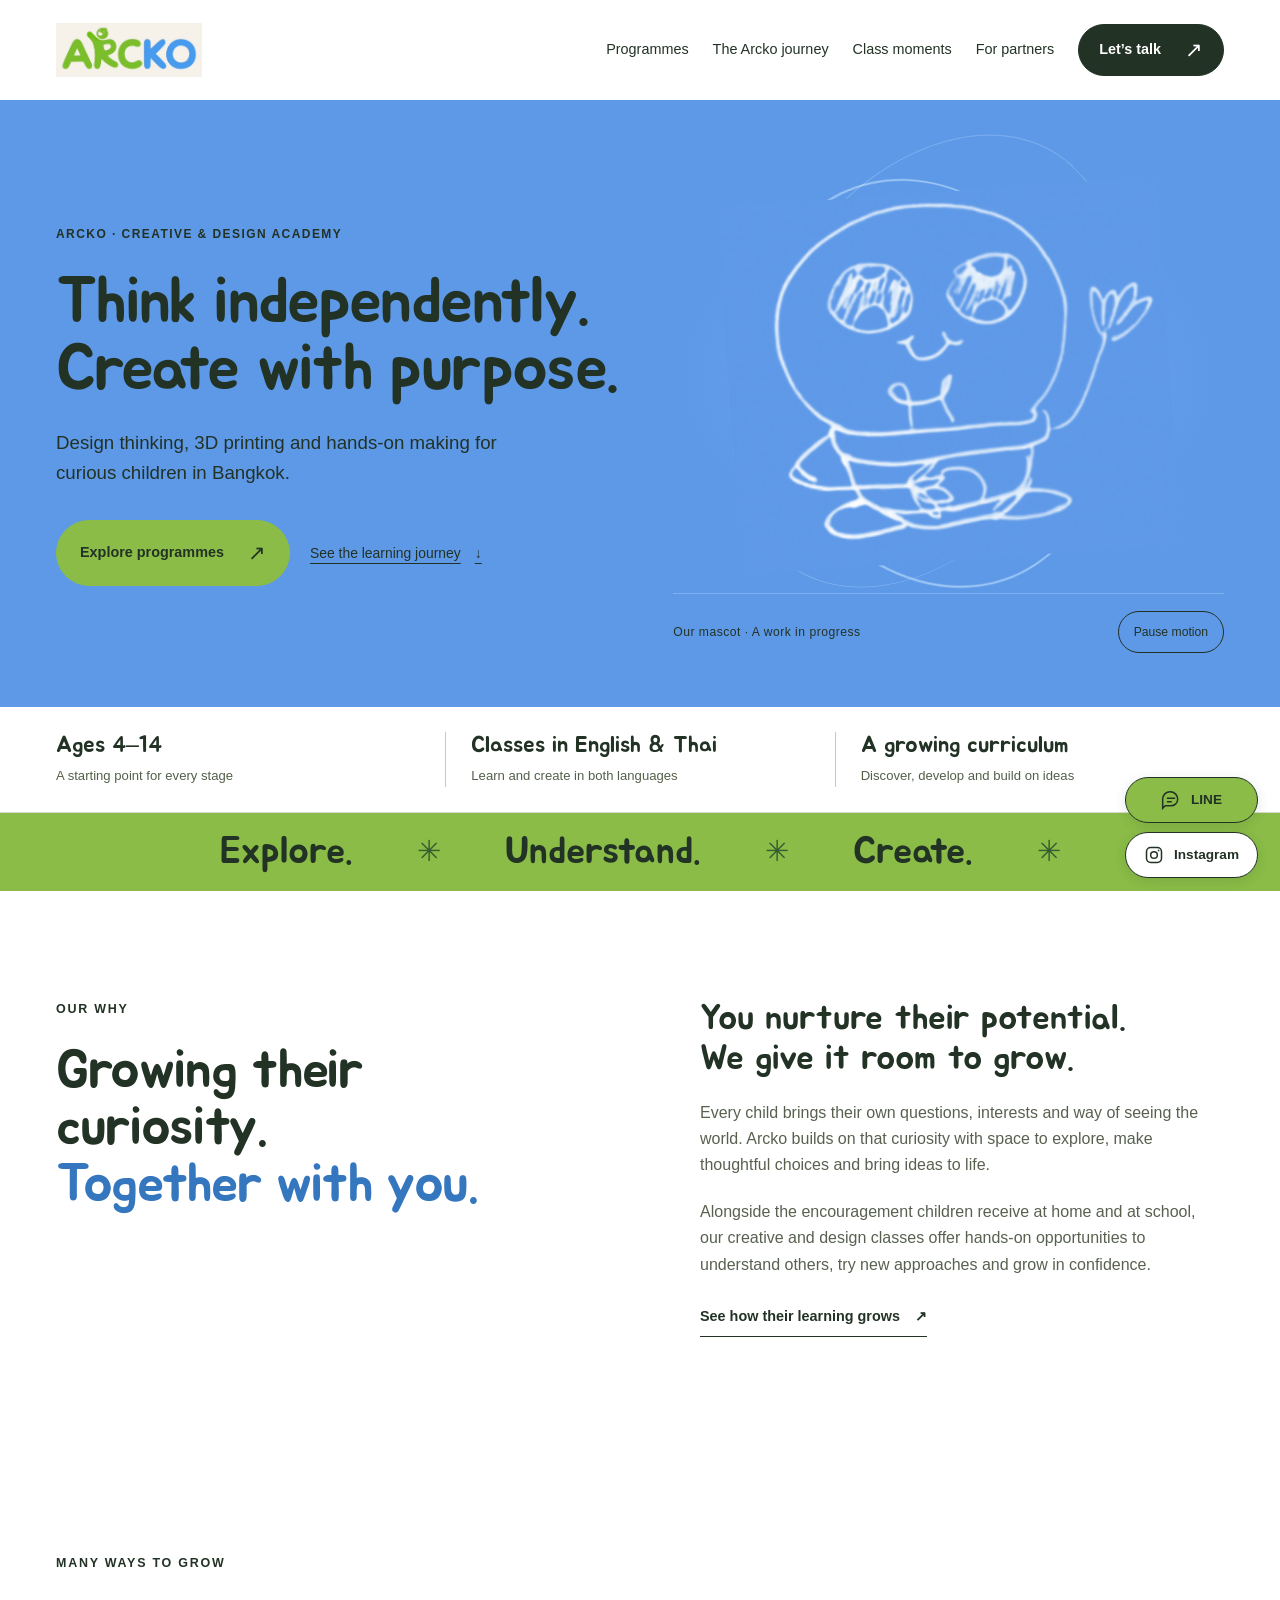
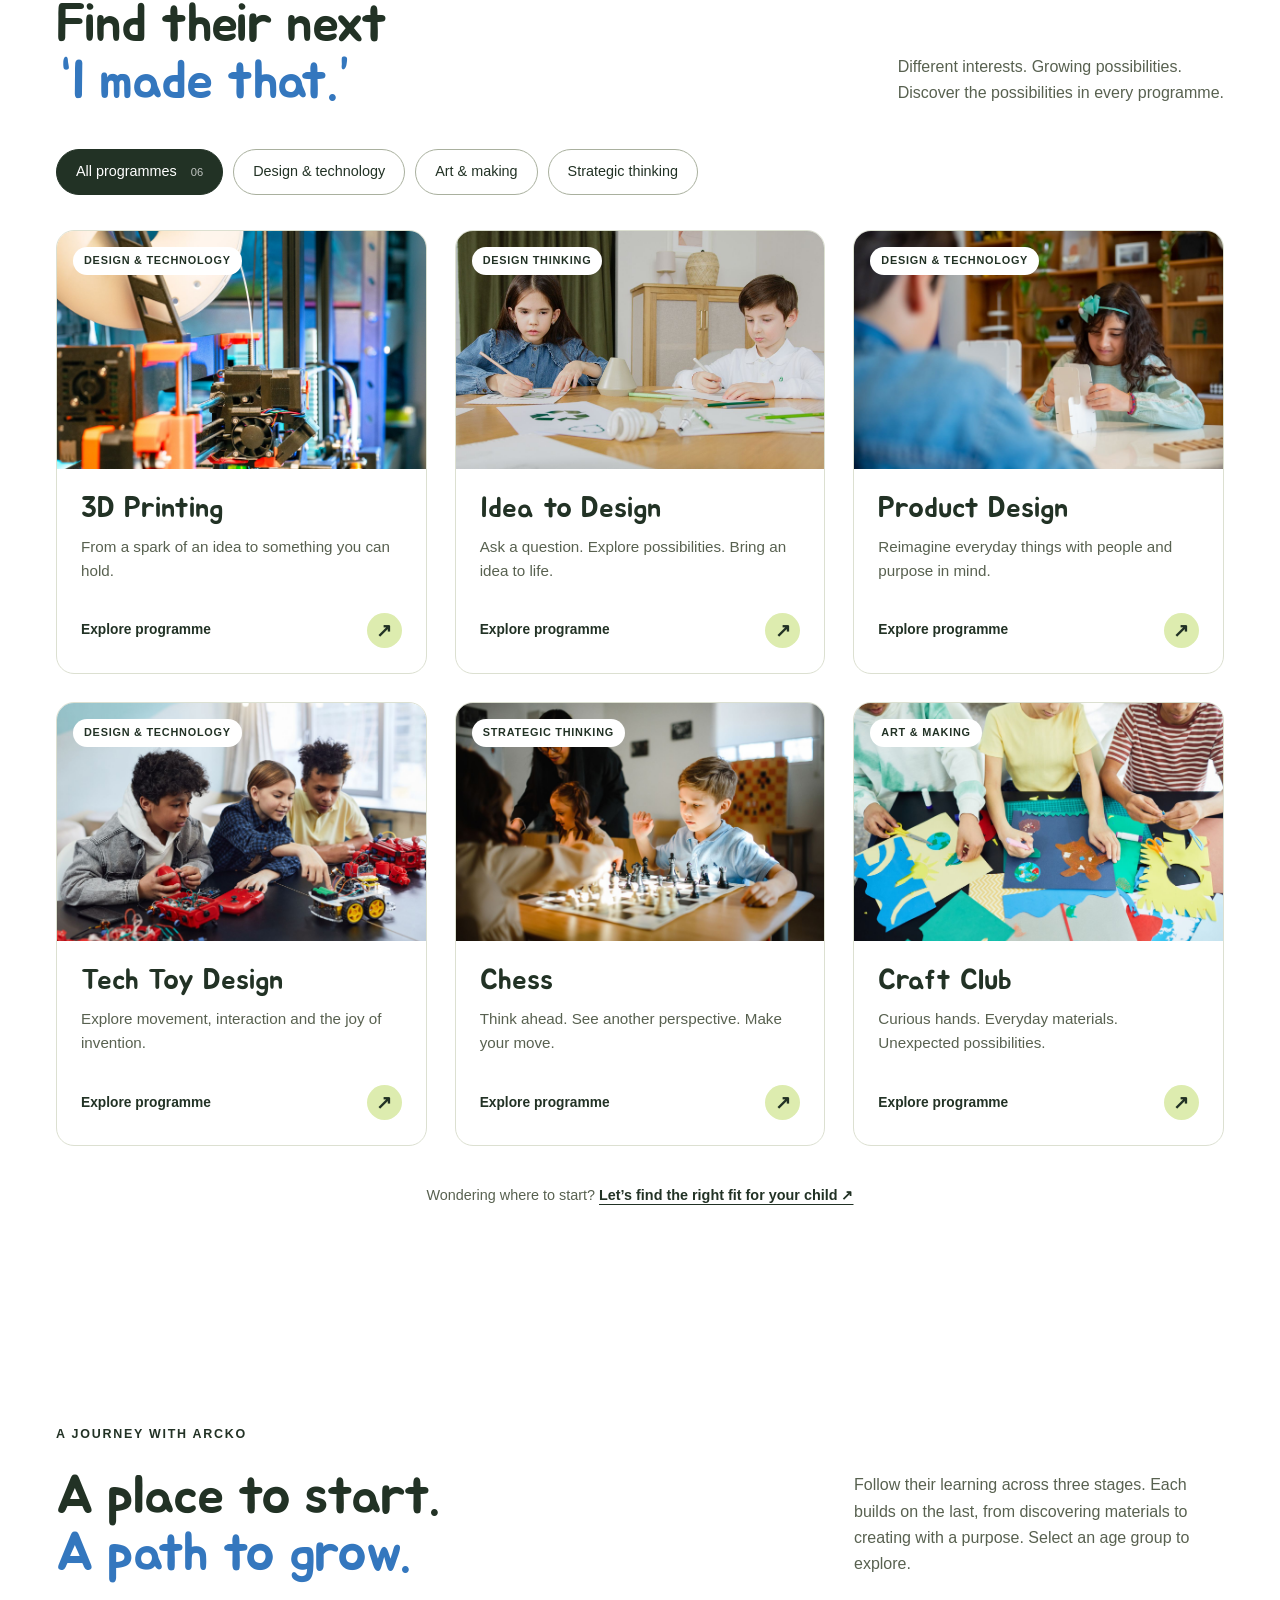
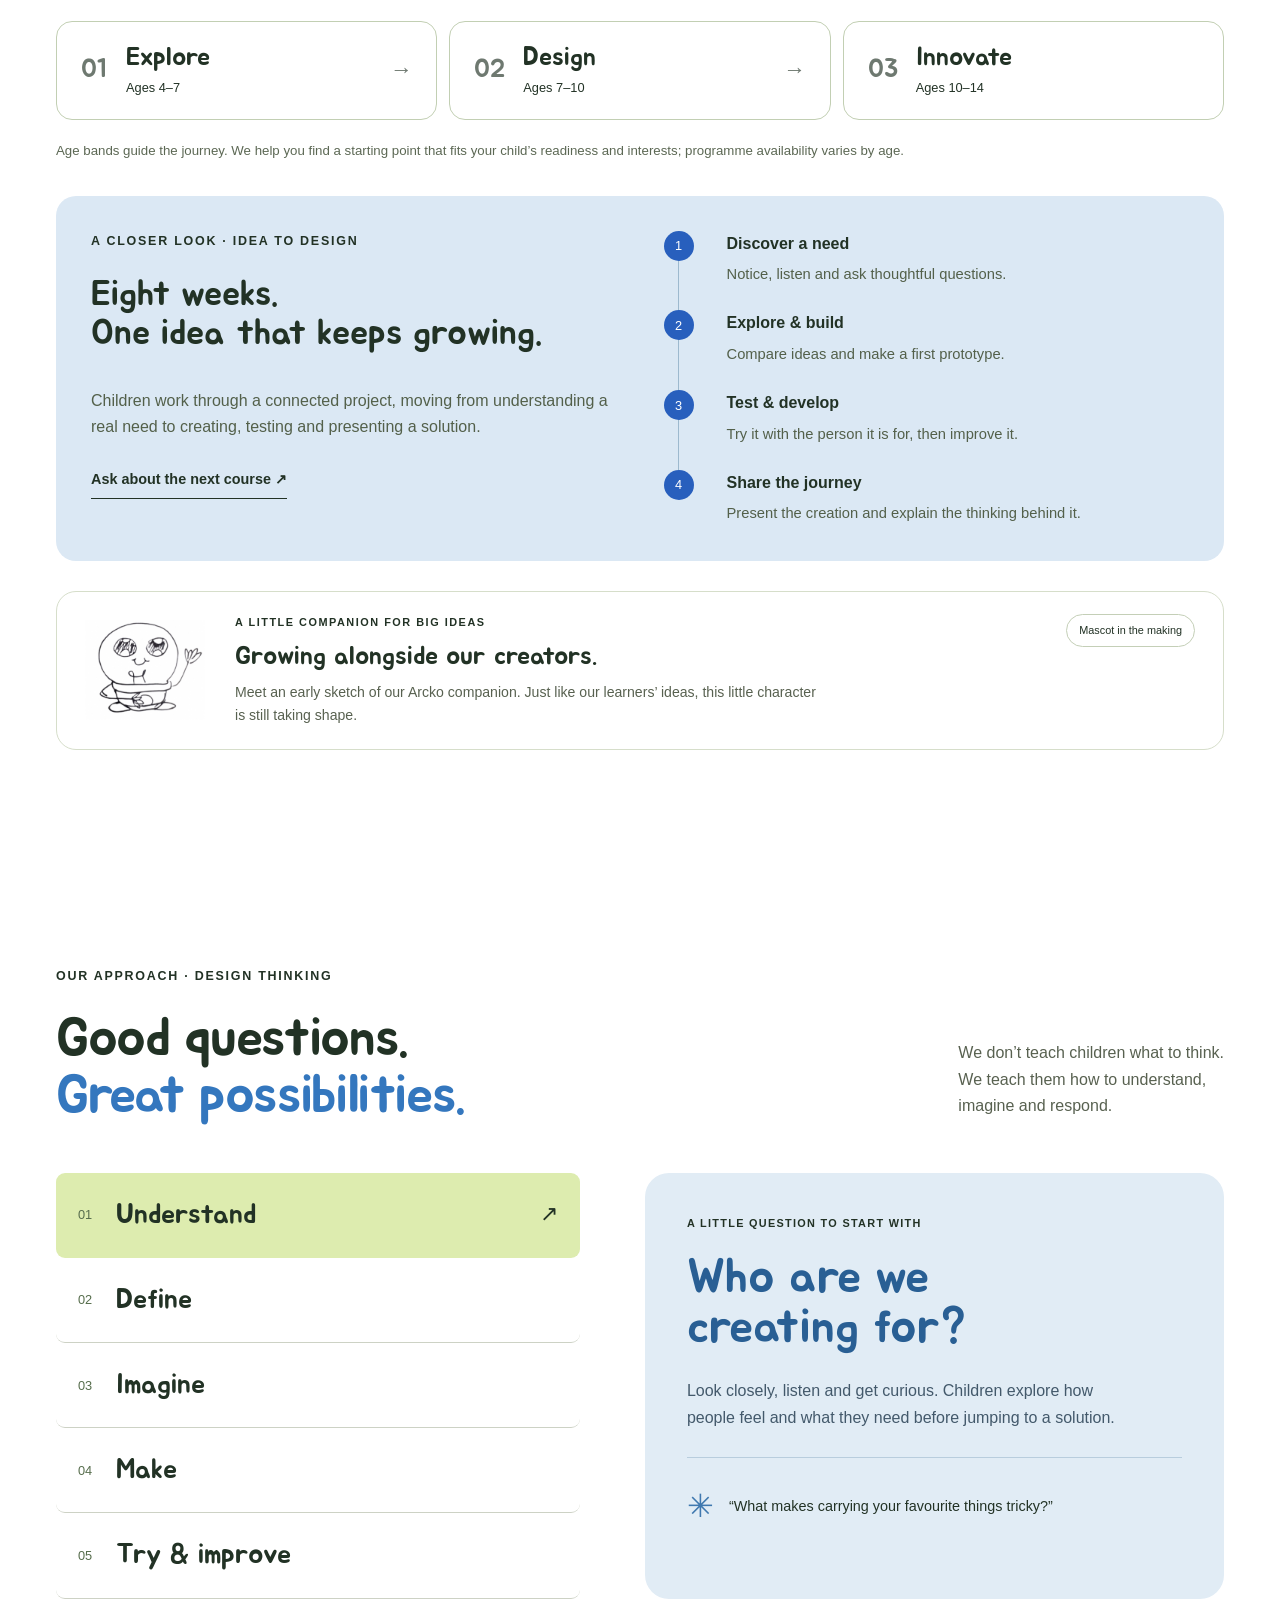
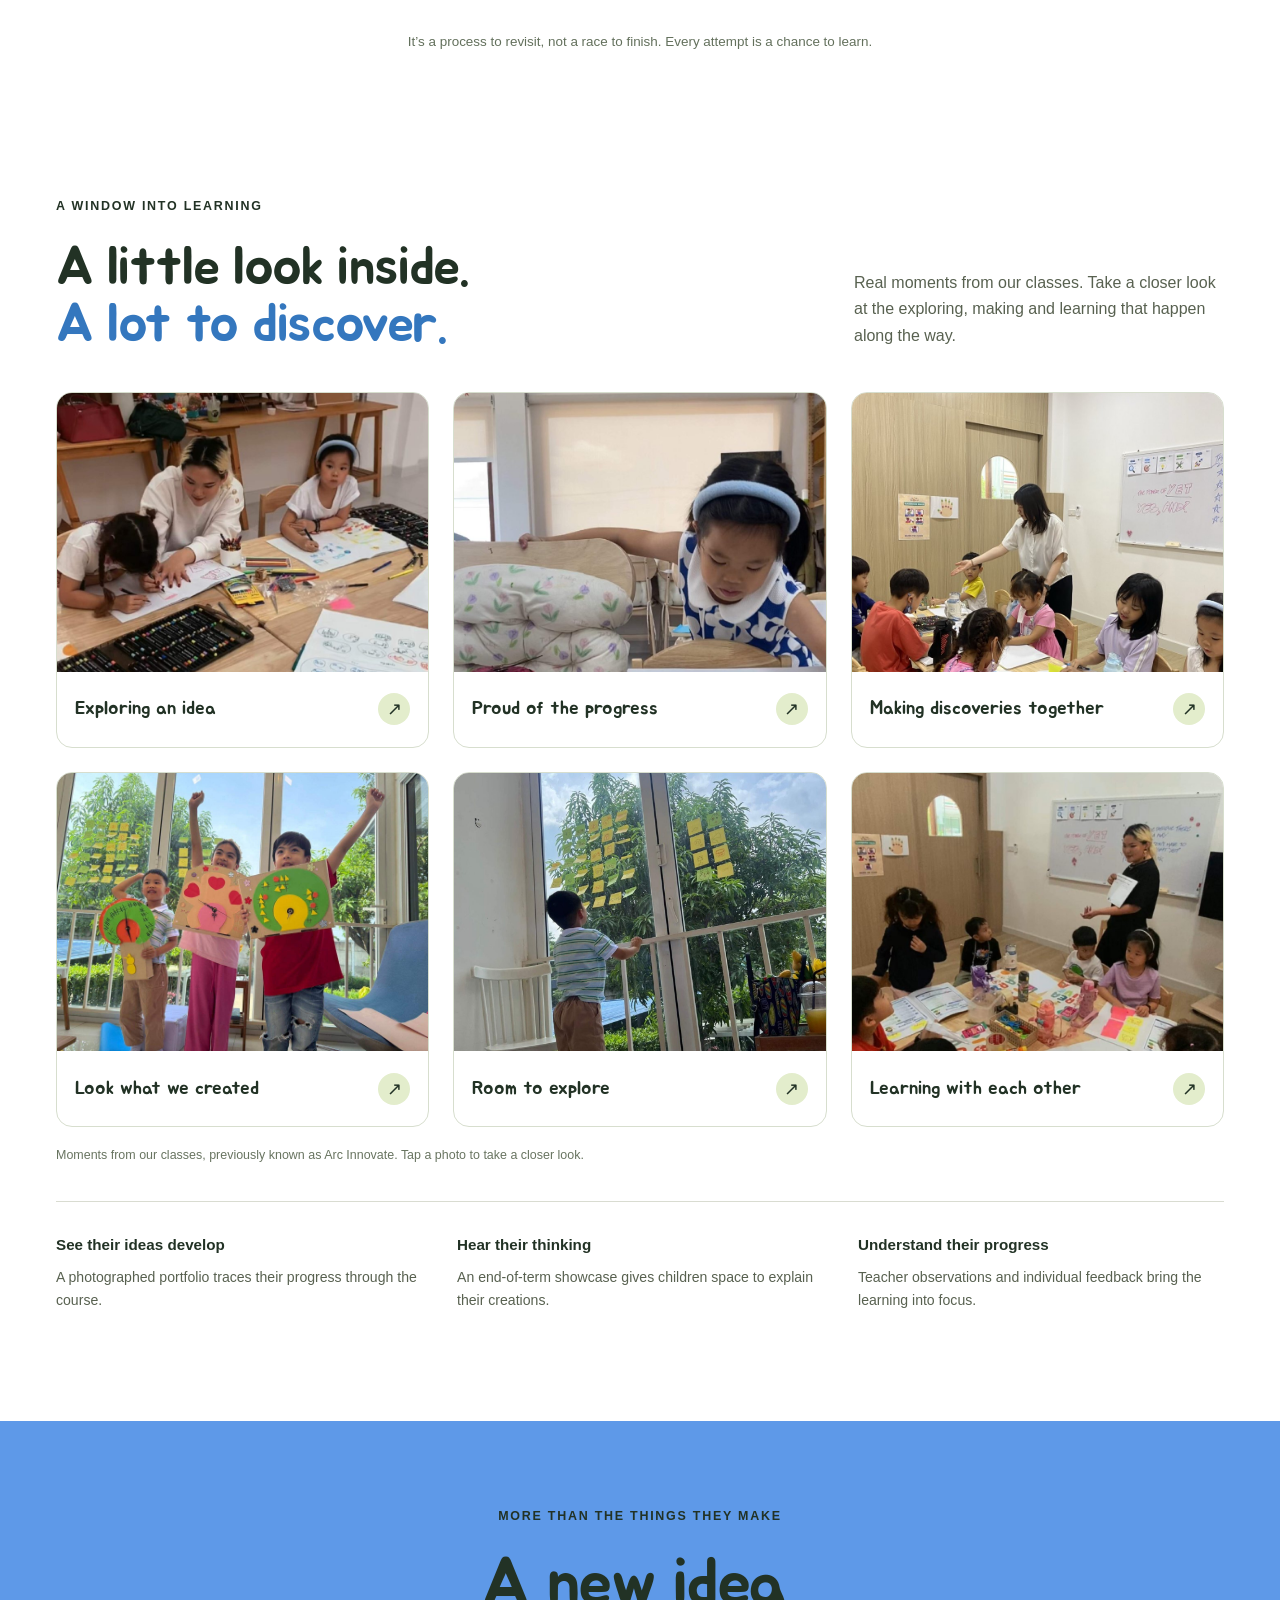
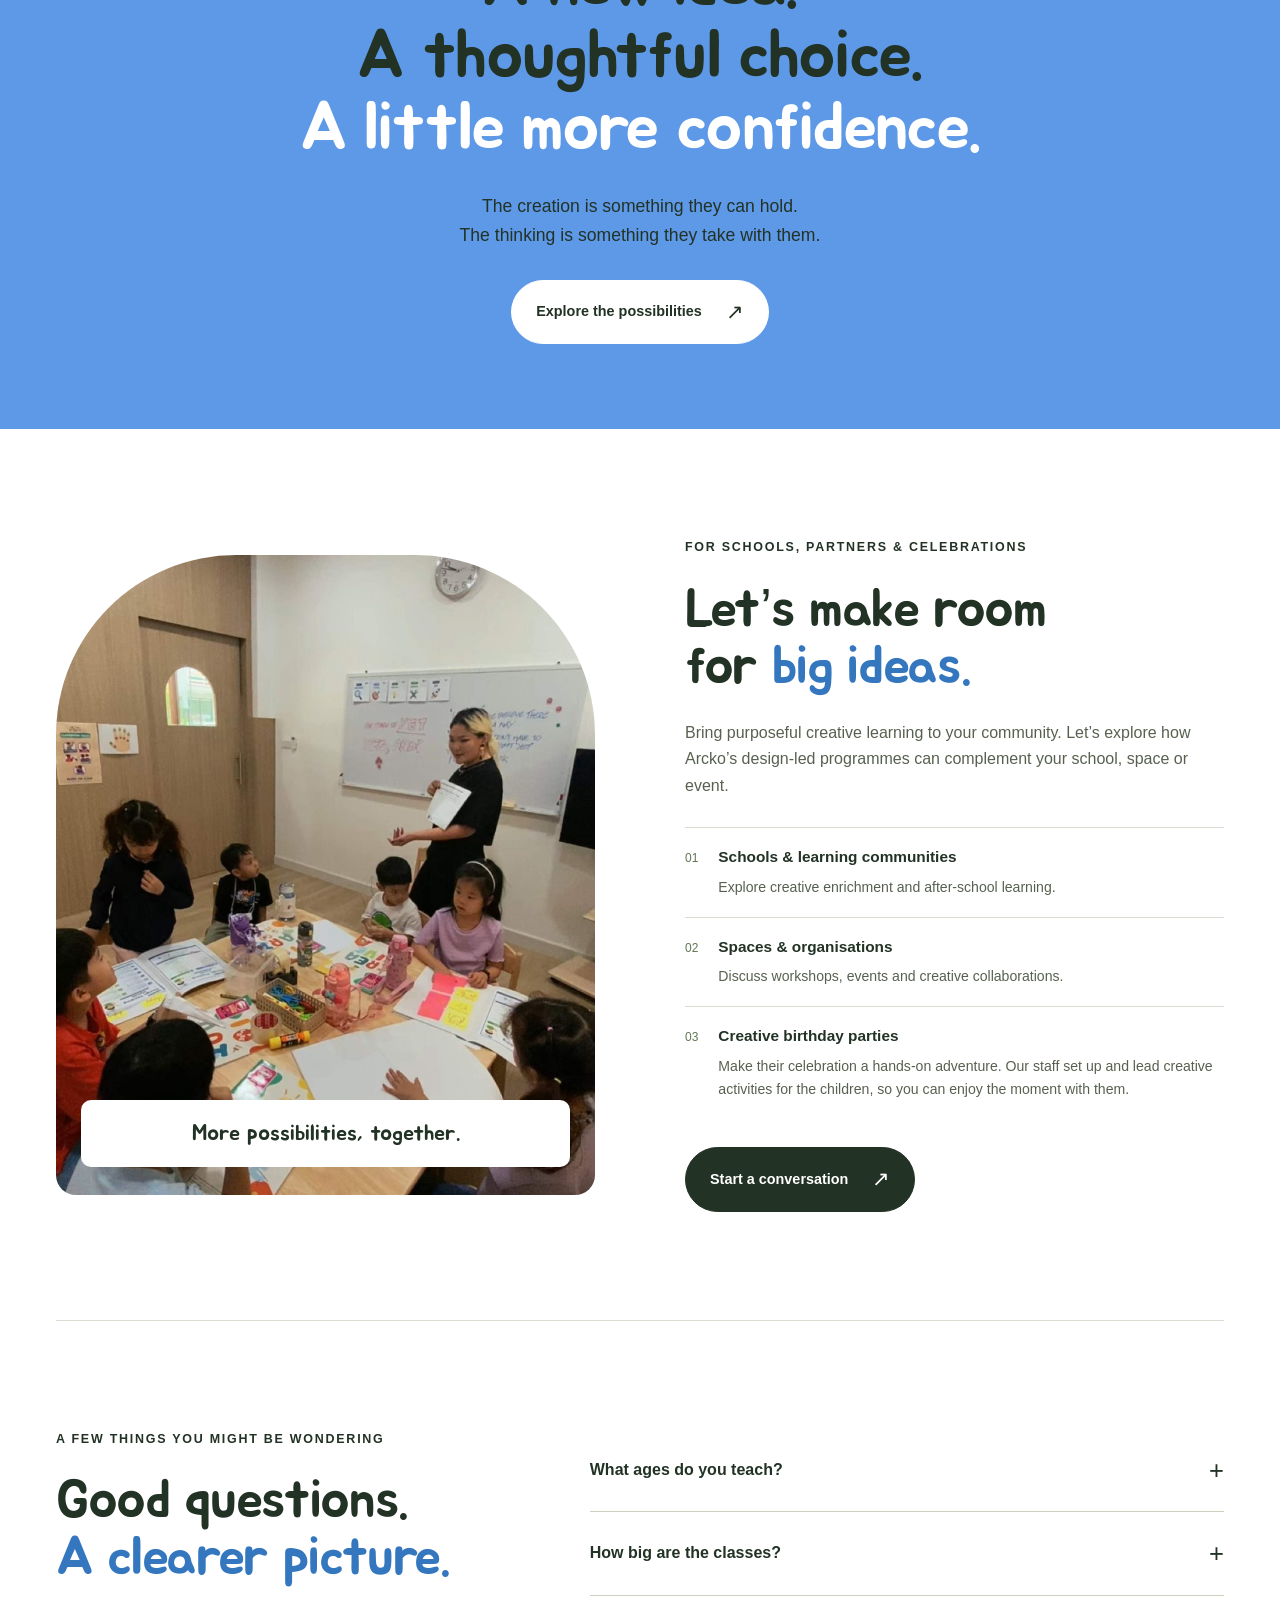
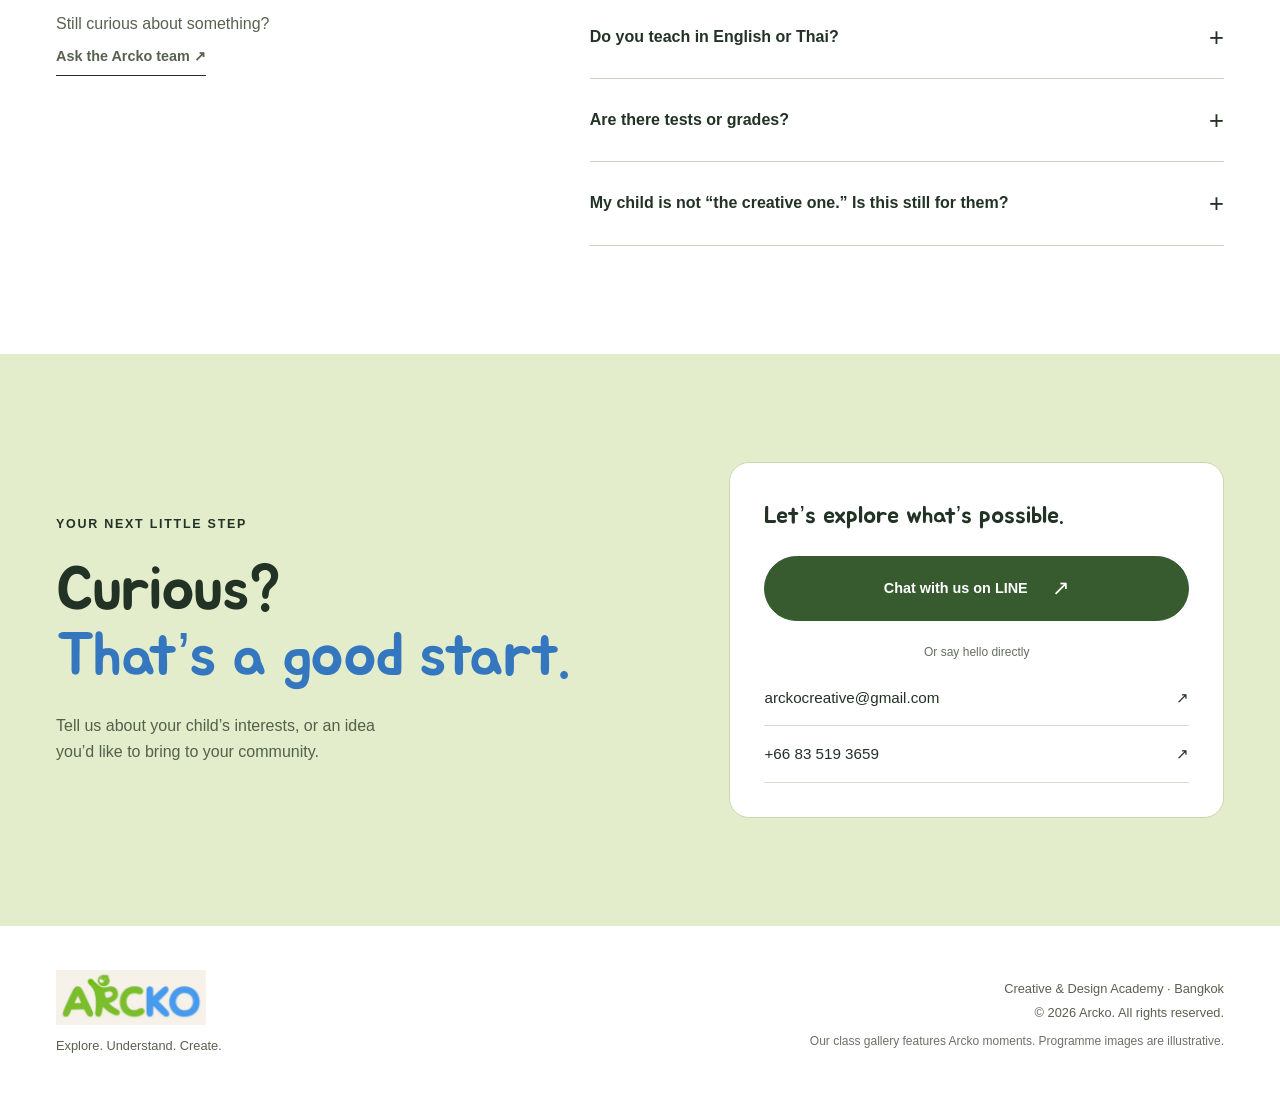
==== index.html @ 9441ca05 "Arcko site: initial commit" ====
<!doctype html>
<html lang="en">
  <head>
    <meta charset="UTF-8" />
    <meta name="viewport" content="width=device-width, initial-scale=1" />
    <title>
      Creative, Design & 3D Printing Classes for Kids | Arcko Bangkok
    </title>
    <meta
      name="description"
      content="Explore creative, design thinking and 3D printing classes for kids ages 4–14 in Bangkok. Arcko offers a growing curriculum, small classes and school programmes."
    />
    <link rel="canonical" href="https://www.arc-international-edu.com/" />
    <meta
      property="og:title"
      content="Arcko | Creative & Design Classes for Kids in Bangkok"
    />
    <meta
      property="og:description"
      content="Explore. Understand. Create. A growing curriculum in design, 3D printing and creative thinking, with classes of up to 8 children."
    />
    <meta property="og:type" content="website" />
    <meta property="og:url" content="https://www.arc-international-edu.com/" />
    <meta name="robots" content="index, follow, max-image-preview:large" />
    <meta property="og:site_name" content="Arcko Creative & Design Academy" />
    <meta property="og:locale" content="en_GB" />
    <meta name="twitter:card" content="summary" />
    <meta
      name="twitter:title"
      content="Arcko | Creative & Design Classes for Kids in Bangkok"
    />
    <meta
      name="twitter:description"
      content="Think independently. Create with purpose. Explore creative classes, design thinking and 3D printing for children ages 4–14 in Bangkok."
    />
    <meta name="theme-color" content="#f6f3ea" />
    <link rel="icon" href="assets/images/arcko-logo-icon.png" />
    <link
      rel="preload"
      href="assets/fonts/jua-latin.ttf"
      as="font"
      type="font/ttf"
      crossorigin
    />
    <link rel="stylesheet" href="styles.css" />
    <script src="site-config.js" defer></script>
    <script src="marketing.js" defer></script>
    <script src="site.js" defer></script>
    <script type="application/ld+json">
      {
        "@context": "https://schema.org",
        "@type": "EducationalOrganization",
        "name": "Arcko Creative & Design Academy",
        "alternateName": "Arc Innovate",
        "url": "https://www.arc-international-edu.com/",
        "logo": "https://www.arc-international-edu.com/assets/images/arcko-logo-wordmark.png",
        "email": "arckocreative@gmail.com",
        "telephone": "+66835193659",
        "description": "Creative, design thinking and 3D printing classes for children ages 4–14 in Bangkok.",
        "sameAs": [
          "https://www.instagram.com/arcko.creative/",
          "https://lin.ee/Sv8YgSv"
        ],
        "areaServed": {
          "@type": "City",
          "name": "Bangkok"
        }
      }
    </script>
  </head>
  <body>
    <a class="skip" href="#main">Skip to content</a>
    <header class="header">
      <a class="brand" href="#" aria-label="Arcko home"
        ><img
          src="assets/images/arcko-logo-wordmark.png"
          alt="Arcko"
          width="1266"
          height="464"
      /></a>
      <nav aria-label="Main navigation" id="nav">
        <a href="#programmes">Programmes</a
        ><a href="#learning-journey">The Arcko journey</a
        ><a href="#gallery">Class moments</a><a href="#partners">For partners</a
        ><a class="button small" href="#contact"
          >Let’s talk <span aria-hidden="true">↗</span></a
        >
      </nav>
      <button
        class="menu-toggle"
        aria-expanded="false"
        aria-controls="nav"
        aria-label="Open navigation"
      >
        <span></span><span></span>
      </button>
    </header>
    <main id="main" tabindex="-1">
      <section class="hero-bold" aria-labelledby="hero-title">
        <div class="wrap hero-bold-grid">
          <div class="hero-bold-copy">
            <p class="eyebrow">ARCKO · CREATIVE & DESIGN ACADEMY</p>
            <h1 id="hero-title">
              Think independently.<br /><span>Create with purpose.</span>
            </h1>
            <p class="hero-description">
              Design thinking, 3D printing and hands-on making for curious
              children in Bangkok.
            </p>
            <div class="actions">
              <a class="button hero-primary" href="#programmes"
                >Explore programmes <span aria-hidden="true">↗</span></a
              ><a class="hero-secondary" href="#learning-journey"
                >See the learning journey <span aria-hidden="true">↓</span></a
              >
            </div>
          </div>
          <figure class="hero-motion-stage">
            <div class="hero-motion-canvas">
              <span class="hero-orbit" aria-hidden="true"
                ><i class="hero-orbit-dot"></i></span
              ><span
                class="hero-orbit hero-orbit-secondary"
                aria-hidden="true"
              ></span>
              <div class="hero-doodle-depth">
                <div class="hero-doodle-float">
                  <img
                    src="assets/images/arcko-mascot-sketch.png"
                    alt="Arcko’s original hand-drawn mascot sketch"
                    width="318"
                    height="266"
                    fetchpriority="high"
                  />
                </div>
              </div>
            </div>
            <figcaption class="hero-motion-caption">
              <span>Our mascot · A work in progress</span
              ><button
                type="button"
                class="hero-motion-toggle"
                aria-pressed="false"
                hidden
              >
                Pause motion
              </button>
            </figcaption>
          </figure>
        </div>
      </section>
      <div class="hero-proof">
        <div class="wrap">
          <div>
            <b>Ages 4–14</b><span>A starting point for every stage</span>
          </div>
          <div>
            <b>Classes in English & Thai</b
            ><span>Learn and create in both languages</span>
          </div>
          <div>
            <b>A growing curriculum</b
            ><span>Discover, develop and build on ideas</span>
          </div>
        </div>
      </div>
      <div class="word-ribbon" aria-label="Explore. Understand. Create.">
        <span>Explore.</span
        ><span class="ribbon-symbol" aria-hidden="true">✳</span
        ><span>Understand.</span
        ><span class="ribbon-symbol" aria-hidden="true">✳</span
        ><span>Create.</span
        ><span class="ribbon-symbol" aria-hidden="true">✳</span>
      </div>
      <section id="about" class="about wrap section">
        <div>
          <p class="eyebrow">OUR WHY</p>
          <h2>
            Growing their curiosity.<br /><span class="blue"
              >Together with you.</span
            >
          </h2>
        </div>
        <div class="about-copy">
          <p class="large-copy">
            You nurture their potential.<br />We give it room to grow.
          </p>
          <p>
            Every child brings their own questions, interests and way of seeing
            the world. Arcko builds on that curiosity with space to explore,
            make thoughtful choices and bring ideas to life.
          </p>
          <p>
            Alongside the encouragement children receive at home and at school,
            our creative and design classes offer hands-on opportunities to
            understand others, try new approaches and grow in confidence.
          </p>
          <a class="text-link" href="#learning-journey"
            >See how their learning grows <span aria-hidden="true">↗</span></a
          >
        </div>
      </section>
      <section id="programmes" class="programmes section">
        <div class="wrap">
          <div class="section-top">
            <div>
              <p class="eyebrow">MANY WAYS TO GROW</p>
              <h2>
                Find their next<br /><span class="blue">“I made that.”</span>
              </h2>
            </div>
            <p>
              Different interests. Growing possibilities.<br />Discover the
              possibilities in every programme.
            </p>
          </div>
          <div class="filters" role="group" aria-label="Filter programmes">
            <button class="filter active" data-filter="all" aria-pressed="true">
              All programmes <span>06</span></button
            ><button class="filter" data-filter="design" aria-pressed="false">
              Design & technology</button
            ><button class="filter" data-filter="making" aria-pressed="false">
              Art & making</button
            ><button class="filter" data-filter="strategy" aria-pressed="false">
              Strategic thinking
            </button>
          </div>
          <p id="filter-status" class="sr-only" aria-live="polite"></p>
          <div class="programme-grid" id="programme-grid">
            <article class="programme-card" data-category="design">
              <div class="card-image">
                <img
                  src="assets/images/programme-3d-printing.jpg"
                  alt="A 3D printer creating a physical object"
                  loading="lazy"
                  width="600"
                  height="400"
                /><span class="card-label">DESIGN & TECHNOLOGY</span>
              </div>
              <div class="card-content">
                <h3>3D Printing</h3>
                <p>From a spark of an idea to something you can hold.</p>
                <button
                  class="card-open"
                  aria-label="Explore 3D Printing"
                  data-programme="0"
                >
                  Explore programme <span aria-hidden="true">↗</span>
                </button>
              </div>
            </article>
            <article class="programme-card" data-category="design">
              <div class="card-image">
                <img
                  src="assets/images/programme-idea-to-design.jpg"
                  alt="Children sketching ideas on paper"
                  loading="lazy"
                  width="600"
                  height="400"
                /><span class="card-label">DESIGN THINKING</span>
              </div>
              <div class="card-content">
                <h3>Idea to Design</h3>
                <p>
                  Ask a question. Explore possibilities. Bring an idea to life.
                </p>
                <button
                  class="card-open"
                  aria-label="Explore Idea to Design"
                  data-programme="1"
                >
                  Explore programme <span aria-hidden="true">↗</span>
                </button>
              </div>
            </article>
            <article class="programme-card" data-category="design">
              <div class="card-image">
                <img
                  src="assets/images/programme-product-design.jpg"
                  alt="Children exploring a cardboard creation"
                  loading="lazy"
                  width="600"
                  height="400"
                /><span class="card-label">DESIGN & TECHNOLOGY</span>
              </div>
              <div class="card-content">
                <h3>Product Design</h3>
                <p>
                  Reimagine everyday things with people and purpose in mind.
                </p>
                <button
                  class="card-open"
                  aria-label="Explore Product Design"
                  data-programme="2"
                >
                  Explore programme <span aria-hidden="true">↗</span>
                </button>
              </div>
            </article>
            <article class="programme-card" data-category="design">
              <div class="card-image">
                <img
                  src="assets/images/programme-tech-toy-design.jpg"
                  alt="Children exploring electronics together"
                  loading="lazy"
                  width="600"
                  height="400"
                /><span class="card-label">DESIGN & TECHNOLOGY</span>
              </div>
              <div class="card-content">
                <h3>Tech Toy Design</h3>
                <p>Explore movement, interaction and the joy of invention.</p>
                <button
                  class="card-open"
                  aria-label="Explore Tech Toy Design"
                  data-programme="3"
                >
                  Explore programme <span aria-hidden="true">↗</span>
                </button>
              </div>
            </article>
            <article class="programme-card" data-category="strategy">
              <div class="card-image">
                <img
                  src="assets/images/programme-chess.jpg"
                  alt="A child considering a move on a chessboard"
                  loading="lazy"
                  width="600"
                  height="400"
                /><span class="card-label">STRATEGIC THINKING</span>
              </div>
              <div class="card-content">
                <h3>Chess</h3>
                <p>Think ahead. See another perspective. Make your move.</p>
                <button
                  class="card-open"
                  aria-label="Explore Chess"
                  data-programme="4"
                >
                  Explore programme <span aria-hidden="true">↗</span>
                </button>
              </div>
            </article>
            <article class="programme-card" data-category="making">
              <div class="card-image">
                <img
                  src="assets/images/programme-craft-club.jpg"
                  alt="Children making colourful crafts"
                  loading="lazy"
                  width="600"
                  height="400"
                /><span class="card-label">ART & MAKING</span>
              </div>
              <div class="card-content">
                <h3>Craft Club</h3>
                <p>
                  Curious hands. Everyday materials. Unexpected possibilities.
                </p>
                <button
                  class="card-open"
                  aria-label="Explore Craft Club"
                  data-programme="5"
                >
                  Explore programme <span aria-hidden="true">↗</span>
                </button>
              </div>
            </article>
          </div>
          <p class="programme-foot">
            Wondering where to start?
            <a href="#contact">Let’s find the right fit for your child ↗</a>
          </p>
        </div>
      </section>
      <section id="learning-journey" class="learning-path section">
        <div class="wrap">
          <div class="section-top">
            <div>
              <p class="eyebrow">A JOURNEY WITH ARCKO</p>
              <h2>
                A place to start.<br /><span class="blue">A path to grow.</span>
              </h2>
            </div>
            <p>
              Follow their learning across three stages. Each builds on the
              last, from discovering materials to creating with a purpose.
              Select an age group to explore.
            </p>
          </div>
          <div class="curriculum-browser">
            <div class="stage-tabs" aria-label="Learning stages">
              <div id="stage-tab-1" class="stage-tab stage-overview">
                <span class="stage-tab-number">01</span
                ><span><b>Explore</b><small>Ages 4–7</small></span
                ><span class="stage-arrow" aria-hidden="true">→</span>
              </div>
              <div id="stage-tab-2" class="stage-tab stage-overview">
                <span class="stage-tab-number">02</span
                ><span><b>Design</b><small>Ages 7–10</small></span
                ><span class="stage-arrow" aria-hidden="true">→</span>
              </div>
              <div id="stage-tab-3" class="stage-tab stage-overview">
                <span class="stage-tab-number">03</span
                ><span><b>Innovate</b><small>Ages 10–14</small></span>
              </div>
            </div>
            <div class="stage-panels"></div>
          </div>
          <p class="path-note">
            Age bands guide the journey. We help you find a starting point that
            fits your child’s readiness and interests; programme availability
            varies by age.
          </p>
          <div class="course-story">
            <div>
              <p class="eyebrow">A CLOSER LOOK · IDEA TO DESIGN</p>
              <h3>Eight weeks.<br />One idea that keeps growing.</h3>
              <p>
                Children work through a connected project, moving from
                understanding a real need to creating, testing and presenting a
                solution.
              </p>
              <a
                class="text-link"
                href="mailto:arckocreative@gmail.com?subject=Idea%20to%20Design%20course%20enquiry"
                data-track="contact_click"
                data-contact-method="email"
                >Ask about the next course ↗</a
              >
            </div>
            <ol>
              <li>
                <b>Discover a need</b
                ><span>Notice, listen and ask thoughtful questions.</span>
              </li>
              <li>
                <b>Explore & build</b
                ><span>Compare ideas and make a first prototype.</span>
              </li>
              <li>
                <b>Test & develop</b
                ><span>Try it with the person it is for, then improve it.</span>
              </li>
              <li>
                <b>Share the journey</b
                ><span
                  >Present the creation and explain the thinking behind
                  it.</span
                >
              </li>
            </ol>
          </div>
          <div class="mascot-space">
            <img
              src="assets/images/arcko-mascot-sketch.png"
              alt="Early sketch of Arcko’s friendly lightbulb mascot"
              width="318"
              height="266"
              loading="lazy"
            />
            <div>
              <p class="eyebrow">A LITTLE COMPANION FOR BIG IDEAS</p>
              <h3>Growing alongside our creators.</h3>
              <p>
                Meet an early sketch of our Arcko companion. Just like our
                learners’ ideas, this little character is still taking shape.
              </p>
            </div>
            <span class="concept-tag">Mascot in the making</span>
          </div>
        </div>
      </section>
      <section id="approach" class="approach section wrap">
        <div class="section-top">
          <div>
            <p class="eyebrow">OUR APPROACH · DESIGN THINKING</p>
            <h2>
              Good questions.<br /><span class="blue"
                >Great possibilities.</span
              >
            </h2>
          </div>
          <p>
            We don’t teach children what to think.<br />We teach them how to
            understand,<br />imagine and respond.
          </p>
        </div>
        <div class="journey">
          <div
            class="journey-steps"
            role="group"
            aria-label="Explore our Design Thinking process"
          >
            <button class="step active" aria-pressed="true" data-step="0">
              <span>01</span>Understand <b>↗</b></button
            ><button class="step" aria-pressed="false" data-step="1">
              <span>02</span>Define <b>↗</b></button
            ><button class="step" aria-pressed="false" data-step="2">
              <span>03</span>Imagine <b>↗</b></button
            ><button class="step" aria-pressed="false" data-step="3">
              <span>04</span>Make <b>↗</b></button
            ><button class="step" aria-pressed="false" data-step="4">
              <span>05</span>Try & improve <b>↗</b>
            </button>
          </div>
          <div class="journey-detail" aria-live="polite">
            <span class="detail-label">A LITTLE QUESTION TO START WITH</span>
            <h3 id="step-question">Who are we<br />creating for?</h3>
            <p id="step-description">
              Look closely, listen and get curious. Children explore how people
              feel and what they need before jumping to a solution.
            </p>
            <div class="question-note">
              <span aria-hidden="true">✳</span>
              <p id="step-example">
                “What makes carrying your favourite things tricky?”
              </p>
            </div>
          </div>
        </div>
        <p class="journey-footer">
          It’s a process to revisit, not a race to finish. Every attempt is a
          chance to learn.
        </p>
      </section>
      <section id="gallery" class="gallery-section section wrap">
        <div class="section-top">
          <div>
            <p class="eyebrow">A WINDOW INTO LEARNING</p>
            <h2>
              A little look inside.<br /><span class="blue"
                >A lot to discover.</span
              >
            </h2>
          </div>
          <p>
            Real moments from our classes. Take a closer look at the exploring,
            making and learning that happen along the way.
          </p>
        </div>
        <div class="class-gallery">
          <button
            class="gallery-photo"
            data-gallery="assets/images/arcko-class-drawing.jpg"
            data-caption="Exploring an idea"
            aria-label="Enlarge photo: Children drawing around a table in an Arcko class"
          >
            <img
              src="assets/images/arcko-class-drawing.jpg"
              alt="Children drawing around a table in an Arcko class"
              width="1600"
              height="1200"
              loading="lazy"
            /><span>Exploring an idea<b aria-hidden="true">↗</b></span></button
          ><button
            class="gallery-photo"
            data-gallery="assets/images/arcko-student-sketches.jpg"
            data-caption="Proud of the progress"
            aria-label="Enlarge photo: A student sharing their drawings at Arcko"
          >
            <img
              src="assets/images/arcko-student-sketches.jpg"
              alt="A student sharing their drawings at Arcko"
              width="1600"
              height="1200"
              loading="lazy"
            /><span
              >Proud of the progress<b aria-hidden="true">↗</b></span
            ></button
          ><button
            class="gallery-photo"
            data-gallery="assets/images/arcko-class-making.jpg"
            data-caption="Making discoveries together"
            aria-label="Enlarge photo: Arcko children and educators making at a classroom table"
          >
            <img
              src="assets/images/arcko-class-making.jpg"
              alt="Arcko children and educators making at a classroom table"
              width="1600"
              height="1200"
              loading="lazy"
            /><span
              >Making discoveries together<b aria-hidden="true">↗</b></span
            ></button
          ><button
            class="gallery-photo"
            data-gallery="assets/images/arcko-students-showcase.jpg"
            data-caption="Look what we created"
            aria-label="Enlarge photo: Three Arcko students presenting their colourful artwork"
          >
            <img
              src="assets/images/arcko-students-showcase.jpg"
              alt="Three Arcko students presenting their colourful artwork"
              width="1600"
              height="1200"
              loading="lazy"
            /><span
              >Look what we created<b aria-hidden="true">↗</b></span
            ></button
          ><button
            class="gallery-photo"
            data-gallery="assets/images/arcko-class-exploration.jpg"
            data-caption="Room to explore"
            aria-label="Enlarge photo: A child creating by the classroom window"
          >
            <img
              src="assets/images/arcko-class-exploration.jpg"
              alt="A child creating by the classroom window"
              width="1600"
              height="1200"
              loading="lazy"
            /><span>Room to explore<b aria-hidden="true">↗</b></span></button
          ><button
            class="gallery-photo"
            data-gallery="assets/images/arcko-class-collaboration.jpg"
            data-caption="Learning with each other"
            aria-label="Enlarge photo: Children and a teacher together during an Arcko workshop"
          >
            <img
              src="assets/images/arcko-class-collaboration.jpg"
              alt="Children and a teacher together during an Arcko workshop"
              width="1600"
              height="1200"
              loading="lazy"
            /><span>Learning with each other<b aria-hidden="true">↗</b></span>
          </button>
        </div>
        <p class="gallery-disclaimer">
          Moments from our classes, previously known as Arc Innovate. Tap a
          photo to take a closer look.
        </p>
        <div class="learning-evidence">
          <div>
            <b>See their ideas develop</b>
            <p>
              A photographed portfolio traces their progress through the course.
            </p>
          </div>
          <div>
            <b>Hear their thinking</b>
            <p>
              An end-of-term showcase gives children space to explain their
              creations.
            </p>
          </div>
          <div>
            <b>Understand their progress</b>
            <p>
              Teacher observations and individual feedback bring the learning
              into focus.
            </p>
          </div>
        </div>
      </section>
      <section class="belief">
        <div class="wrap belief-inner">
          <p class="eyebrow">MORE THAN THE THINGS THEY MAKE</p>
          <h2>
            A new idea.<br />A thoughtful choice.<br /><span
              >A little more confidence.</span
            >
          </h2>
          <p>
            The creation is something they can hold.<br />The thinking is
            something they take with them.
          </p>
          <a class="button cream" href="#programmes"
            >Explore the possibilities <span aria-hidden="true">↗</span></a
          >
        </div>
      </section>
      <section id="partners" class="partners section wrap">
        <div class="partner-photo">
          <img
            src="assets/images/arcko-class-collaboration.jpg"
            alt="A creative learning space for children to collaborate"
            loading="lazy"
          /><span class="image-tag">More possibilities, together.</span>
        </div>
        <div class="partner-copy">
          <p class="eyebrow">FOR SCHOOLS, PARTNERS & CELEBRATIONS</p>
          <h2>Let’s make room<br />for <span class="blue">big ideas.</span></h2>
          <p>
            Bring purposeful creative learning to your community. Let’s explore
            how Arcko’s design-led programmes can complement your school, space
            or event.
          </p>
          <div class="partner-options">
            <div>
              <span>01</span>
              <div>
                <h3>Schools & learning communities</h3>
                <p>Explore creative enrichment and after-school learning.</p>
              </div>
            </div>
            <div>
              <span>02</span>
              <div>
                <h3>Spaces & organisations</h3>
                <p>Discuss workshops, events and creative collaborations.</p>
              </div>
            </div>
            <div>
              <span>03</span>
              <div>
                <h3>Creative birthday parties</h3>
                <p>
                  Make their celebration a hands-on adventure. Our staff set up
                  and lead creative activities for the children, so you can
                  enjoy the moment with them.
                </p>
              </div>
            </div>
          </div>
          <a
            class="button"
            href="mailto:arckocreative@gmail.com?subject=Partnership%20enquiry%20%E2%80%94%20Arcko"
            data-track="contact_click"
            data-contact-method="email"
            >Start a conversation <span aria-hidden="true">↗</span></a
          >
        </div>
      </section>
      <section id="faq" class="faq section wrap">
        <div>
          <p class="eyebrow">A FEW THINGS YOU MIGHT BE WONDERING</p>
          <h2>
            Good questions.<br /><span class="blue">A clearer picture.</span>
          </h2>
          <p>
            Still curious about something?<br /><a
              class="text-link"
              href="#contact"
              >Ask the Arcko team ↗</a
            >
          </p>
        </div>
        <div class="faq-list">
          <details>
            <summary>
              What ages do you teach?<span aria-hidden="true">+</span>
            </summary>
            <p>
              We welcome children ages 4–14 across three stages: Young Creators
              (4–7), Design Builders (7–10) and Creative Innovators (10–14).
              Suitable ages vary by programme. We can help you choose a class
              that fits your child’s readiness and interests.
            </p>
          </details>
          <details>
            <summary>
              How big are the classes?<span aria-hidden="true">+</span>
            </summary>
            <p>
              Our classes have a maximum of 8 children, giving each child space
              to participate and receive guidance. Contact us for the current
              course schedule.
            </p>
          </details>
          <details>
            <summary>
              Do you teach in English or Thai?<span aria-hidden="true">+</span>
            </summary>
            <p>
              Our classes are delivered bilingually in English and Thai, so
              children can follow, contribute and feel comfortable as they
              learn.
            </p>
          </details>
          <details>
            <summary>
              Are there tests or grades?<span aria-hidden="true">+</span>
            </summary>
            <p>
              There are no tests or grades. We follow each child’s progress
              through teacher observations, a photographed portfolio, an
              end-of-term showcase and an individual written report.
            </p>
          </details>
          <details>
            <summary>
              My child is not “the creative one.” Is this still for them?<span
                aria-hidden="true"
                >+</span
              >
            </summary>
            <p>
              Yes. Children do not need to be confident artists to begin. Our
              classes invite them to ask questions, explore possibilities and
              work through ideas at their own pace. Curiosity is a wonderful
              starting point.
            </p>
          </details>
        </div>
      </section>
      <section id="contact" class="contact section">
        <div class="wrap contact-inner">
          <div>
            <p class="eyebrow">YOUR NEXT LITTLE STEP</p>
            <h2>
              Curious?<br /><span class="blue">That’s a good start.</span>
            </h2>
            <p>
              Tell us about your child’s interests, or an idea<br
                class="desktop"
              />
              you’d like to bring to your community.
            </p>
          </div>
          <div class="contact-card">
            <p>Let’s explore what’s possible.</p>
            <button
              class="button line-button"
              data-line
              data-track="contact_click"
              data-contact-method="line"
            >
              Chat with us on LINE <span aria-hidden="true">↗</span></button
            ><span class="contact-or">Or say hello directly</span
            ><a
              href="mailto:arckocreative@gmail.com"
              data-track="contact_click"
              data-contact-method="email"
              >arckocreative@gmail.com <span aria-hidden="true">↗</span></a
            ><a
              href="tel:+66835193659"
              data-track="contact_click"
              data-contact-method="phone"
              >+66 83 519 3659 <span aria-hidden="true">↗</span></a
            >
          </div>
        </div>
      </section>
    </main>
    <dialog
      id="gallery-dialog"
      class="dialog gallery-dialog"
      aria-labelledby="gallery-caption"
    >
      <button class="close-dialog" aria-label="Close image">×</button
      ><img id="gallery-large" alt="" />
      <p id="gallery-caption"></p>
    </dialog>
    <footer class="wrap footer">
      <div>
        <a href="#" class="brand footer-brand" aria-label="Arcko home"
          ><img
            src="assets/images/arcko-logo-wordmark.png"
            alt="Arcko"
            width="1266"
            height="464"
            loading="lazy"
        /></a>
        <p>Explore. Understand. Create.</p>
      </div>
      <div class="footer-right">
        <p>Creative & Design Academy · Bangkok</p>
        <p>© <span id="year">2026</span> Arcko. All rights reserved.</p>
        <small
          >Our class gallery features Arcko moments. Programme images are
          illustrative.</small
        >
      </div>
    </footer>
    <dialog id="programme-dialog" class="dialog" aria-labelledby="dialog-title">
      <button class="close-dialog" aria-label="Close programme details">
        ×</button
      ><img id="dialog-image" alt="" />
      <div class="dialog-content">
        <p id="dialog-label" class="eyebrow"></p>
        <h2 id="dialog-title"></h2>
        <p id="dialog-description"></p>
        <h3>What children explore</h3>
        <ul id="dialog-outcomes"></ul>
        <p class="dialog-note">
          Ask us about suitable ages, current availability and class locations.
        </p>
        <a
          class="button"
          id="programme-enquiry"
          href="mailto:arckocreative@gmail.com"
          data-track="contact_click"
          data-contact-method="email"
          >Ask about this programme ↗</a
        >
      </div>
    </dialog>
    <dialog
      id="line-dialog"
      class="dialog line-dialog"
      aria-labelledby="line-dialog-title"
    >
      <button class="close-dialog" aria-label="Close contact options">×</button>
      <p class="eyebrow">LET’S CONNECT</p>
      <h2 id="line-dialog-title">Say hello<br />to Arcko.</h2>
      <p>
        Our LINE contact link will be available soon. In the meantime, we’d love
        to hear from you by email or phone.
      </p>
      <a
        class="button"
        href="mailto:arckocreative@gmail.com"
        data-track="contact_click"
        data-contact-method="email"
        >Email Arcko ↗</a
      ><a
        class="phone-link"
        href="tel:+66835193659"
        data-track="contact_click"
        data-contact-method="phone"
        >Call +66 83 519 3659</a
      >
    </dialog>
    <nav class="social-shortcuts" aria-label="Contact Arcko">
      <a
        class="social-line"
        href="https://lin.ee/Sv8YgSv"
        target="_blank"
        rel="noopener noreferrer"
        data-contact-method="line"
        aria-label="Chat with Arcko on LINE (opens in a new tab)"
        ><svg
          viewBox="0 0 24 24"
          fill="none"
          stroke="currentColor"
          stroke-width="1.8"
          aria-hidden="true"
        >
          <path d="M20 11a8 8 0 0 1-8 8H5l-3 3V11a9 9 0 0 1 18 0Z" />
          <path d="M7 10h10M7 14h6" /></svg
        >LINE</a
      ><a
        href="https://www.instagram.com/arcko.creative/"
        target="_blank"
        rel="noopener noreferrer"
        data-contact-method="instagram"
        aria-label="Visit Arcko on Instagram (opens in a new tab)"
        ><svg
          viewBox="0 0 24 24"
          fill="none"
          stroke="currentColor"
          stroke-width="1.8"
          aria-hidden="true"
        >
          <rect x="3" y="3" width="18" height="18" rx="5" />
          <circle cx="12" cy="12" r="4" />
          <circle
            cx="17.5"
            cy="6.5"
            r="1"
            fill="currentColor"
            stroke="none"
          /></svg
        >Instagram</a
      >
    </nav>
  </body>
</html>
---- styles.css ----
/* Arcko: base styles, components and responsive layouts. */
@font-face {
  font-family: "Jua";
  font-style: normal;
  font-weight: 400;
  font-display: swap;
  src: url(assets/fonts/jua-latin.ttf) format("truetype");
}
:root {
  --paper: #ffffff;
  --ink: #223225;
  --blue: #5e99e8;
  --green: #8abc47;
  --lime: #ddecaf;
  --line: #d9dcd1;
  --white: #fff;
  --heading: "Jua", Arial, sans-serif;
}
* {
  box-sizing: border-box;
}
html {
  scroll-behavior: smooth;
  scroll-padding-top: 100px;
}
body {
  margin: 0;
  background: var(--paper);
  color: var(--ink);
  font:
    16px/1.65 Arial,
    sans-serif;
}
body:has(dialog[open]) {
  overflow: hidden;
}
a,
button {
  -webkit-tap-highlight-color: transparent;
}
button,
input {
  font: inherit;
}
a {
  color: inherit;
  text-decoration: none;
}
button {
  cursor: pointer;
}
img {
  display: block;
  width: 100%;
  height: 100%;
  object-fit: cover;
}
a:focus-visible,
button:focus-visible {
  outline: 3px solid #205a9e;
  outline-offset: 5px;
}
h1,
h2,
h3,
p {
  margin-top: 0;
}
h1,
h2,
h3 {
  font-family: var(--heading);
  font-weight: 400;
  line-height: 1.06;
}
h1,
h2 {
  font-size: clamp(3.7rem, 6.2vw, 6.2rem);
  letter-spacing: -0.035em;
  margin-bottom: 24px;
}
h2 {
  font-size: clamp(2.7rem, 4.2vw, 4.3rem);
  letter-spacing: -0.025em;
}
h3 {
  font-size: 1.7rem;
}
p {
  margin-bottom: 20px;
}
.blue,
.contact-card > a:hover {
  color: #3477be;
}
.wrap {
  width: min(1280px, calc(100% - 112px));
  margin: auto;
}
.section {
  padding-top: 108px;
  padding-bottom: 108px;
}
.eyebrow {
  font-size: 0.78rem;
  font-weight: 700;
  letter-spacing: 0.14em;
  margin-bottom: 24px;
}
.header,
.header nav {
  display: flex;
  align-items: center;
}
.header {
  height: 100px;
  justify-content: space-between;
  padding: 0 56px;
  max-width: 1440px;
  margin: auto;
  position: relative;
  z-index: 10;
}
.brand {
  display: block;
  width: 146px;
  flex-shrink: 0;
}
.brand img {
  object-fit: contain;
  mix-blend-mode: multiply;
  height: auto;
}
.header nav {
  font-size: 0.9rem;
}
.header nav > a:not(.button):hover {
  color: #3477be;
}
.button,
.text-link {
  font-size: 0.9rem;
  font-weight: 700;
  display: inline-flex;
  align-items: center;
}
.button {
  justify-content: center;
  gap: 24px;
  min-height: 54px;
  padding: 14px 24px;
  border: 1px solid var(--ink);
  background: var(--ink);
  color: var(--paper);
  border-radius: 100px;
  transition:
    background 0.2s,
    transform 0.2s;
}
.button:hover {
  background: #3f573e;
  transform: translateY(-2px);
}
.button span {
  font-size: 1.3rem;
  font-weight: 400;
}
.button.small {
  min-height: 44px;
  padding: 8px 20px;
}
.text-link {
  gap: 15px;
  border-bottom: 1px solid var(--ink);
  padding: 7px 0;
}
.text-link:hover {
  color: #3477be;
  border-color: #3477be;
}
.menu-toggle {
  display: none;
}
.actions,
.word-ribbon {
  display: flex;
  align-items: center;
}
.actions {
  gap: 24px;
  flex-wrap: wrap;
  margin: 30px 0;
}
.word-ribbon {
  background: var(--green);
  justify-content: center;
  gap: clamp(25px, 5vw, 80px);
  overflow: hidden;
  font-family: var(--heading);
  font-size: clamp(1.9rem, 3.5vw, 3.4rem);
  line-height: 1.2;
}
.ribbon-symbol {
  font-family: Arial;
  font-size: 2.2rem;
  color: #365c31;
}
.about {
  display: grid;
  grid-template-columns: 1fr 1fr;
  gap: 120px;
}
.about-copy {
  max-width: 510px;
}
.large-copy {
  font-family: var(--heading);
  font-size: 2.2rem;
  line-height: 1.15;
}
.about-copy > p:not(.large-copy) {
  color: #586150;
}
.programmes {
  background: #ffffff;
}
.section-top {
  display: flex;
  justify-content: space-between;
  align-items: flex-end;
  gap: 50px;
  margin-bottom: 38px;
}
.section-top h2 {
  margin-bottom: 0;
}
.section-top > p {
  max-width: 370px;
  margin-bottom: 5px;
  color: #586150;
}
.filters {
  display: flex;
  gap: 10px;
  flex-wrap: wrap;
  margin: 35px 0;
}
.filter {
  border: 1px solid #a9b09e;
  background: 0 0;
  border-radius: 50px;
  padding: 10px 19px;
  min-height: 44px;
  color: var(--ink);
  font-size: 0.9rem;
}
.filter.active {
  background: var(--ink);
  border-color: var(--ink);
  color: #fff;
}
.filter:hover:not(.active) {
  background: #e1e4d7;
}
.filter span {
  font-size: 0.7rem;
  opacity: 0.7;
  margin-left: 10px;
}
.programme-grid {
  display: grid;
  grid-template-columns: repeat(3, 1fr);
  gap: 28px;
}
.programme-card {
  background: var(--paper);
  border-radius: 18px;
  overflow: hidden;
  border: 1px solid #dce0d1;
  display: flex;
  flex-direction: column;
}
.programme-card[hidden] {
  display: none;
}
.card-image {
  height: 238px;
  position: relative;
  overflow: hidden;
}
.card-image img {
  transition: transform 0.45s;
}
.programme-card:hover img {
  transform: scale(1.045);
}
.card-label {
  position: absolute;
  left: 16px;
  top: 16px;
  background: var(--paper);
  padding: 5px 11px;
  border-radius: 50px;
  font-size: 0.68rem;
  letter-spacing: 0.07em;
  font-weight: 700;
}
.card-content {
  padding: 25px 24px;
  display: flex;
  flex-direction: column;
  flex: 1;
}
.card-content h3 {
  font-size: 1.8rem;
  margin-bottom: 10px;
}
.card-content p {
  color: #586150;
  font-size: 0.95rem;
  line-height: 1.6;
  flex: 1;
}
.card-open,
.programme-foot a {
  color: var(--ink);
  font-weight: 700;
}
.card-open {
  border: 0;
  background: 0 0;
  padding: 10px 0 0;
  display: flex;
  justify-content: space-between;
  align-items: center;
  text-align: left;
  font-size: 0.86rem;
}
.card-open span {
  width: 35px;
  height: 35px;
  background: var(--lime);
  border-radius: 50%;
  display: grid;
  place-items: center;
  font-size: 1.2rem;
  transition: background 0.2s;
}
.card-open:hover span {
  background: var(--green);
}
.programme-foot {
  text-align: center;
  font-size: 0.9rem;
  color: #586150;
  margin: 38px 0 0;
}
.programme-foot a {
  text-decoration: underline;
  text-underline-offset: 4px;
}
.journey {
  display: grid;
  grid-template-columns: 0.95fr 1.05fr;
  gap: 65px;
  margin-top: 48px;
}
.journey-steps {
  display: flex;
  flex-direction: column;
}
.step {
  padding: 19px 22px;
  border: 0;
  border-bottom: 1px solid #cdd2c5;
  color: var(--ink);
  background: 0 0;
  display: flex;
  align-items: center;
  gap: 24px;
  text-align: left;
  font-family: var(--heading);
  font-size: 1.75rem;
  border-radius: 9px;
}
.step span {
  font: 0.8rem Arial;
  color: #566d4c;
}
.step b {
  margin-left: auto;
  font-weight: 400;
  font-size: 1.4rem;
  opacity: 0;
}
.step.active {
  background: var(--lime);
  border-color: transparent;
}
.step.active b {
  opacity: 1;
}
.step:hover:not(.active) {
  background: #eceee3;
}
.journey-detail {
  padding: 42px;
  background: #e1ecf5;
  border-radius: 24px;
  position: relative;
}
.detail-label {
  display: block;
  font-size: 0.68rem;
  letter-spacing: 0.12em;
  font-weight: 700;
  margin-bottom: 20px;
}
.journey-detail h3 {
  font-size: 3rem;
  max-width: 370px;
  color: #295f94;
  margin-bottom: 24px;
}
.journey-detail > p {
  max-width: 450px;
  color: #43596b;
}
.question-note {
  display: flex;
  gap: 15px;
  border-top: 1px solid #b8cddd;
  padding-top: 22px;
  margin-top: 26px;
  align-items: center;
}
.question-note > span {
  font-size: 2rem;
  color: #3f78af;
}
.question-note p {
  font-size: 0.9rem;
  margin: 0;
}
.journey-footer {
  font-size: 0.84rem;
  color: #63705c;
  text-align: center;
  margin: 32px 0 0;
}
.belief {
  background: var(--blue);
  text-align: center;
  padding: 85px 0;
  position: relative;
  overflow: hidden;
}
.belief h2 {
  font-size: clamp(3rem, 5.3vw, 5rem);
  margin-bottom: 26px;
}
.belief h2 span {
  color: #ffffff;
}
.belief p:not(.eyebrow) {
  font-size: 1.1rem;
}
.cream {
  background: var(--paper);
  color: var(--ink);
  border-color: var(--paper);
  margin-top: 10px;
}
.cream:hover {
  background: #fff;
}
.partners {
  display: grid;
  grid-template-columns: 1fr 1fr;
  gap: 90px;
  align-items: center;
}
.partner-photo {
  border-radius: 180px 180px 20px 20px;
  position: relative;
  overflow: hidden;
  background: #d8e1cc;
}
.image-tag {
  position: absolute;
  bottom: 28px;
  left: 25px;
  right: 25px;
  background: var(--paper);
  padding: 15px 18px;
  border-radius: 10px;
  text-align: center;
  font-family: var(--heading);
  font-size: 1.4rem;
}
.partner-copy > p {
  color: #586150;
}
.partner-copy > .eyebrow {
  color: var(--ink);
}
.partner-options {
  margin: 28px 0;
}
.partner-options > div {
  display: flex;
  gap: 20px;
  padding: 18px 0;
  border-top: 1px solid var(--line);
}
.partner-options > div > span {
  font-size: 0.75rem;
  padding-top: 3px;
  color: #617554;
}
.partner-options h3 {
  font: 700 0.96rem Arial;
  margin-bottom: 8px;
  line-height: 1.4;
}
.partner-options p {
  font-size: 0.88rem;
  color: #586150;
  margin: 0;
}
.contact {
  background: #e3edcc;
}
.contact-inner {
  display: grid;
  grid-template-columns: 1.2fr 1fr;
  gap: 80px;
  align-items: center;
}
.contact-inner h2 {
  font-size: clamp(3rem, 4.8vw, 4.6rem);
}
.contact-inner > div > p:last-child {
  margin-bottom: 0;
  color: #53604a;
}
.contact-card {
  background: var(--paper);
  border: 1px solid #cbd7b5;
  padding: 34px;
  border-radius: 20px;
  display: flex;
  flex-direction: column;
}
.contact-card > p {
  font-family: var(--heading);
  font-size: 1.5rem;
}
.line-button {
  background: #375b2f;
  border-color: #375b2f;
  width: 100%;
}
.contact-or {
  display: block;
  text-align: center;
  font-size: 0.75rem;
  color: #63705c;
  padding: 22px 0 8px;
}
.contact-card > a,
.footer {
  display: flex;
  justify-content: space-between;
}
.contact-card > a {
  font-size: 0.95rem;
  padding: 15px 0;
  border-bottom: 1px solid var(--line);
  gap: 10px;
}
.footer {
  align-items: center;
  padding-top: 44px;
  padding-bottom: 44px;
}
.footer-brand {
  width: 150px;
  margin-bottom: 10px;
}
.footer p {
  font-size: 0.8rem;
  margin: 3px 0;
  color: #586150;
}
.footer-right {
  text-align: right;
}
.footer small {
  font-size: 0.75rem;
  color: #6c7267;
}
.dialog {
  border: 0;
  border-radius: 22px;
  padding: 0;
  width: min(680px, calc(100% - 32px));
  max-height: 90dvh;
  color: var(--ink);
  background: var(--paper);
  box-shadow: 0 20px 100px #112a2933;
}
.dialog::backdrop {
  background: #1728199c;
  backdrop-filter: blur(4px);
}
.dialog > img {
  height: 230px;
}
.dialog-content {
  padding: 32px;
}
.dialog h2 {
  font-size: 2.7rem;
  margin-bottom: 18px;
}
.dialog h3 {
  font: 700 1rem Arial;
  margin-top: 28px;
  margin-bottom: 12px;
}
.dialog ul {
  padding-left: 22px;
}
.dialog li {
  padding-bottom: 6px;
}
.dialog-note {
  font-size: 0.85rem;
  color: #63705c;
  margin: 24px 0;
}
.close-dialog {
  position: absolute;
  top: 14px;
  right: 14px;
  width: 44px;
  height: 44px;
  border: 1px solid #ccd2c6;
  border-radius: 50%;
  background: var(--paper);
  color: var(--ink);
  font-size: 1.7rem;
  line-height: 1;
  z-index: 2;
}
.line-dialog {
  padding: 45px;
  width: min(500px, calc(100% - 32px));
}
.line-dialog > .eyebrow {
  margin-top: 8px;
}
.line-dialog .button {
  width: 100%;
}
.phone-link {
  display: block;
  text-align: center;
  padding: 16px 0 0;
  text-decoration: underline;
}
.skip {
  position: fixed;
  top: -100px;
  left: 16px;
  z-index: 99;
  padding: 15px;
  background: var(--ink);
  color: #fff;
}
.skip:focus {
  top: 10px;
}
.sr-only {
  position: absolute;
  width: 1px;
  height: 1px;
  padding: 0;
  margin: -1px;
  overflow: hidden;
  clip: rect(0, 0, 0, 0);
  white-space: nowrap;
  border: 0;
}
@media (max-width: 1100px) {
  .wrap {
    width: calc(100% - 64px);
  }
  .header {
    padding: 0 32px;
  }
  .header nav {
    gap: 20px;
  }
  .about {
    gap: 60px;
  }
  .partners {
    gap: 45px;
  }
  .journey {
    gap: 35px;
  }
  .card-image {
    height: 210px;
  }
  .programme-grid {
    gap: 20px;
  }
  .contact-inner {
    gap: 40px;
  }
}
@media (max-width: 800px) {
  html {
    scroll-padding-top: 80px;
  }
  .wrap {
    width: calc(100% - 40px);
  }
  .header {
    height: 82px;
    padding: 0 20px;
  }
  .brand {
    width: 120px;
  }
  .header nav {
    display: none;
    position: absolute;
    left: 12px;
    right: 12px;
    top: 75px;
    background: var(--paper);
    border: 1px solid var(--line);
    border-radius: 16px;
    padding: 20px;
    box-shadow: 0 20px 30px #22322515;
  }
  .header nav.open,
  .menu-toggle {
    display: flex;
    flex-direction: column;
    align-items: stretch;
    gap: 0;
  }
  .header nav > a {
    padding: 13px 10px;
  }
  .header nav > .button {
    margin-top: 10px;
  }
  .menu-toggle {
    gap: 7px;
    justify-content: center;
    align-items: center;
    border: 1px solid #bcc4b2;
    border-radius: 50%;
    width: 46px;
    height: 46px;
    background: 0 0;
  }
  .menu-toggle span {
    display: block;
    width: 18px;
    height: 2px;
    background: var(--ink);
  }
  .word-ribbon {
    gap: 22px;
    padding: 22px 16px;
    font-size: 1.85rem;
  }
  .word-ribbon .ribbon-symbol {
    font-size: 1.2rem;
  }
  .word-ribbon .ribbon-symbol:last-child {
    display: none;
  }
  .section {
    padding-top: 65px;
    padding-bottom: 65px;
  }
  .about {
    grid-template-columns: 1fr;
    gap: 15px;
  }
  .about-copy,
  .section-top > p {
    max-width: none;
  }
  .large-copy {
    font-size: 1.9rem;
  }
  .large-copy br,
  .step b {
    display: none;
  }
  .section-top {
    align-items: flex-start;
    flex-direction: column;
    gap: 18px;
    margin-bottom: 25px;
  }
  .programme-grid {
    grid-template-columns: repeat(2, 1fr);
  }
  .filters {
    margin: 25px 0;
  }
  .filter {
    padding: 9px 14px;
    font-size: 0.8rem;
  }
  .card-content {
    padding: 20px;
  }
  .card-content h3 {
    font-size: 1.6rem;
  }
  .card-content p {
    font-size: 0.88rem;
  }
  .journey {
    grid-template-columns: 1fr;
    gap: 25px;
    margin-top: 30px;
  }
  .journey-steps {
    display: grid;
    grid-template-columns: repeat(5, 1fr);
    gap: 6px;
  }
  .step {
    padding: 12px 6px;
    font-size: 0.95rem;
    gap: 8px;
    flex-direction: column;
    text-align: center;
    justify-content: flex-start;
    border-bottom: 0;
    line-height: 1.2;
    min-height: 82px;
  }
  .step span {
    font-size: 0.7rem;
  }
  .journey-detail {
    padding: 30px;
  }
  .journey-detail h3 {
    font-size: 2.8rem;
  }
  .belief {
    padding: 65px 0;
  }
  .partners {
    grid-template-columns: 1fr;
    gap: 38px;
  }
  .partner-photo {
    height: 420px;
    max-width: 520px;
    width: 100%;
    margin: auto;
    border-radius: 120px 120px 20px 20px;
  }
  .contact-inner {
    grid-template-columns: 1fr;
    gap: 28px;
  }
  .contact-card {
    padding: 26px;
    max-width: 520px;
    width: 100%;
  }
  .footer {
    gap: 30px;
    align-items: flex-start;
  }
  .footer-right {
    max-width: 210px;
  }
  .footer small {
    display: block;
    margin-top: 10px;
  }
}
@media (max-width: 480px) {
  .actions {
    gap: 14px;
    margin: 25px 0;
  }
  .actions .button {
    padding-left: 20px;
    padding-right: 20px;
  }
  .word-ribbon {
    font-size: 1.5rem;
    gap: 12px;
  }
  .card-content p,
  .word-ribbon .ribbon-symbol {
    font-size: 0.95rem;
  }
  .belief h2,
  h2 {
    font-size: 2.65rem;
  }
  .programme-grid {
    grid-template-columns: 1fr;
    gap: 22px;
  }
  .card-image {
    height: 240px;
  }
  .card-content {
    padding: 24px;
  }
  .card-content h3 {
    font-size: 1.9rem;
  }
  .filter {
    font-size: 0.77rem;
  }
  .journey-detail {
    padding: 26px;
  }
  .step {
    font-size: 0.83rem;
  }
  .partner-photo {
    height: 370px;
  }
  .footer {
    flex-direction: column;
    gap: 18px;
    padding-top: 35px;
    padding-bottom: 35px;
  }
  .footer-right {
    text-align: left;
    max-width: none;
  }
  .dialog-content {
    padding: 25px;
  }
  .dialog .button {
    font-size: 0.8rem;
    width: 100%;
    padding: 12px 16px;
  }
  .line-dialog {
    padding: 35px 25px;
  }
  .contact-card > a {
    font-size: 0.84rem;
  }
  .desktop {
    display: none;
  }
}
@media (prefers-reduced-motion: reduce) {
  html {
    scroll-behavior: auto;
  }
  *,
  :after,
  :before {
    transition: none !important;
    animation: none !important;
  }
}
.learning-path {
  background: #ffffff;
}
.path-note {
  color: #5c6854;
  max-width: 850px;
}
.course-story {
  display: grid;
  grid-template-columns: 1fr 1fr;
}
.course-story p:not(.eyebrow) {
  color: #53604a;
}
.course-story ol {
  padding: 0;
  list-style: none;
  counter-reset: course;
  margin: 0;
}
.course-story li {
  position: relative;
  counter-increment: course;
  padding: 0 0 24px 48px;
  border-left: 1px solid #b5c69e;
  margin-left: 15px;
}
.course-story li:before {
  content: counter(course);
  position: absolute;
  left: -15px;
  top: 0;
  width: 30px;
  height: 30px;
  border-radius: 50%;
  background: #456939;
  color: #fff;
  display: grid;
  place-items: center;
  font-size: 0.8rem;
}
.course-story li:last-child {
  padding-bottom: 0;
  border-color: transparent;
}
.course-story li b {
  display: block;
  font-size: 1rem;
}
.course-story li span {
  display: block;
  color: #53604a;
  font-size: 0.92rem;
  margin-top: 5px;
}
.mascot-space {
  background: #ffffff;
  border-radius: 20px;
  display: flex;
  align-items: center;
  gap: 30px;
  border: 1px solid #d6deca;
}
.mascot-space img {
  width: 120px;
  height: 105px;
  object-fit: contain;
  mix-blend-mode: multiply;
  flex-shrink: 0;
}
.mascot-space .eyebrow {
  font-size: 0.68rem;
  margin-bottom: 12px;
}
.mascot-space h3 {
  font-size: 1.6rem;
  margin-bottom: 10px;
}
.mascot-space p:last-child {
  margin: 0;
  font-size: 0.88rem;
  color: #586150;
  max-width: 590px;
}
.concept-tag {
  padding: 7px 12px;
  align-self: flex-start;
  margin-left: auto;
  border: 1px solid #c4cfb7;
  border-radius: 30px;
  font-size: 0.68rem;
  white-space: nowrap;
}
.gallery-section {
  padding-top: 35px;
}
.class-gallery {
  grid-template-columns: repeat(3, 1fr);
}
.gallery-photo {
  position: relative;
  border: 0;
  padding: 0;
  overflow: hidden;
  border-radius: 16px;
  background: #dce4d1;
  color: #fff;
  text-align: left;
}
.gallery-photo:nth-child(1),
.gallery-photo:nth-child(4) {
  grid-column: span 2;
}
.gallery-photo img {
  transition: transform 0.35s;
  object-position: center 35%;
}
.gallery-photo:hover img {
  transform: scale(1.035);
}
.gallery-photo:after {
  content: "";
  position: absolute;
  inset: 45%0 0;
  background: linear-gradient(transparent, #102617c9);
}
.gallery-photo > span {
  position: absolute;
  bottom: 18px;
  left: 20px;
  right: 20px;
  font-family: var(--heading);
  font-size: 1.3rem;
  z-index: 1;
  display: flex;
  justify-content: space-between;
  align-items: center;
}
.gallery-photo b {
  font: 400 1.2rem Arial;
  border: 1px solid #ffffff88;
  border-radius: 50%;
  width: 32px;
  height: 32px;
  display: grid;
  place-items: center;
}
.gallery-disclaimer {
  color: #687460;
  font-size: 0.78rem;
  margin: 18px 0 0;
}
.learning-evidence {
  display: grid;
  grid-template-columns: repeat(3, 1fr);
  gap: 35px;
  margin-top: 35px;
  border-top: 1px solid var(--line);
  padding-top: 30px;
}
.learning-evidence b {
  font-size: 0.95rem;
}
.learning-evidence p {
  font-size: 0.88rem;
  color: #586150;
  margin-top: 8px;
  margin-bottom: 0;
}
.gallery-dialog {
  width: min(1000px, calc(100% - 32px));
  background: var(--paper);
}
.gallery-dialog > img {
  max-height: 75dvh;
  height: auto;
  object-fit: contain;
  background: #1e291d;
}
.gallery-dialog > p {
  padding: 18px 25px;
  margin: 0;
  font-family: var(--heading);
  font-size: 1.3rem;
}
.faq {
  display: grid;
  grid-template-columns: 0.85fr 1.15fr;
  gap: 65px;
  border-top: 1px solid var(--line);
}
.faq > div > p:not(.eyebrow) {
  color: #586150;
}
.faq-list details {
  border-bottom: 1px solid #cbd3c0;
}
.faq-list summary {
  list-style: none;
  cursor: pointer;
  font-size: 1rem;
  font-weight: 700;
  padding: 22px 0;
  display: flex;
  align-items: center;
  justify-content: space-between;
  gap: 25px;
  line-height: 1.5;
}
.faq-list summary::-webkit-details-marker {
  display: none;
}
.faq-list summary > span {
  font-size: 1.6rem;
  font-weight: 400;
}
.faq-list details[open] summary > span {
  transform: rotate(45deg);
}
.faq-list details > p {
  color: #53604a;
  font-size: 0.95rem;
  padding-right: 25px;
}
.faq-list summary:focus-visible {
  outline: 3px solid #3477be;
  outline-offset: 4px;
}
.partner-photo {
  height: 640px;
}
.header nav {
  gap: 24px;
}
@media (max-width: 1100px) {
  .header nav {
    gap: 16px;
    font-size: 0.8rem;
  }
  .course-story {
    gap: 40px;
  }
  .mascot-space {
    gap: 20px;
  }
  .concept-tag {
    display: none;
  }
  .faq {
    gap: 40px;
  }
}
@media (max-width: 800px) {
  .course-story {
    grid-template-columns: 1fr;
    gap: 28px;
  }
  .mascot-space {
    padding: 22px;
  }
  .mascot-space img {
    width: 90px;
    height: 100px;
  }
  .mascot-space h3 {
    font-size: 1.4rem;
  }
  .class-gallery {
    grid-template-columns: 1fr 1fr;
    grid-auto-rows: 240px;
    gap: 14px;
  }
  .gallery-photo:nth-child(1),
  .gallery-photo:nth-child(4) {
    grid-column: auto;
  }
  .gallery-photo > span {
    font-size: 1.05rem;
    left: 14px;
    right: 14px;
    bottom: 14px;
  }
  .learning-evidence {
    gap: 22px;
  }
  .faq {
    grid-template-columns: 1fr;
    gap: 16px;
  }
  .partner-photo {
    height: 420px;
  }
  .header nav {
    font-size: 0.95rem;
  }
}
@media (max-width: 480px) {
  .course-story h3 {
    font-size: 2.1rem;
  }
  .mascot-space {
    align-items: flex-start;
    gap: 15px;
    padding: 20px;
  }
  .mascot-space img {
    width: 65px;
    height: 75px;
  }
  .mascot-space .eyebrow {
    font-size: 0.6rem;
  }
  .mascot-space h3 {
    font-size: 1.3rem;
  }
  .mascot-space p:last-child {
    font-size: 0.8rem;
  }
  .class-gallery {
    grid-auto-rows: 220px;
    gap: 12px;
  }
  .gallery-photo:first-child {
    grid-column: span 2;
  }
  .gallery-photo:last-child {
    grid-column: span 2;
  }
  .gallery-photo > span {
    font-size: 0.95rem;
    gap: 6px;
  }
  .gallery-photo b {
    width: 26px;
    height: 26px;
    flex-shrink: 0;
  }
  .learning-evidence {
    grid-template-columns: 1fr;
    gap: 22px;
  }
  .faq-list summary {
    font-size: 0.95rem;
  }
  .faq-list details > p {
    padding-right: 0;
  }
  .partner-photo {
    height: 370px;
  }
}
@media (min-width: 801px) {
  .gallery-photo:last-child {
    grid-column: span 2;
  }
}
.hero-bold {
  background: #285fbd;
  color: #fff;
  padding: 58px 0 54px;
}
.hero-bold-grid {
  display: grid;
  grid-template-columns: 1.03fr 1fr;
  align-items: center;
  gap: 50px;
}
.hero-bold-copy {
  min-width: 0;
}
.hero-bold .eyebrow {
  font-size: 0.75rem;
  letter-spacing: 0.12em;
  color: #fff;
  margin-bottom: 24px;
}
.hero-bold h1 {
  font-size: clamp(3.6rem, 5.1vw, 5.1rem);
  letter-spacing: -0.025em;
  line-height: 1.04;
  margin-bottom: 24px;
}
.hero-bold h1 > span {
  color: #d9f19c;
}
.hero-description {
  max-width: 470px;
  font-size: 1.17rem;
  line-height: 1.6;
  margin-bottom: 16px;
}
.hero-bold .actions {
  margin: 32px 0 0;
  gap: 20px;
}
.hero-primary {
  background: #d9f19c;
  border-color: #d9f19c;
  color: #223225;
  padding: 15px 23px;
}
.hero-primary:hover {
  background: #eafac8;
}
.hero-secondary {
  font-size: 0.87rem;
  color: #fff;
  text-decoration: underline;
  text-underline-offset: 5px;
  line-height: 1.5;
  display: inline-flex;
  gap: 14px;
  padding: 10px 0;
}
.hero-secondary:hover {
  color: #d9f19c;
}
.hero-bold a:focus-visible {
  outline-color: #fff;
}
.hero-bold-photo {
  margin: 0;
  align-self: center;
  background: var(--paper);
  padding: 10px;
  border-radius: 24px;
  color: var(--ink);
  transform: none;
  min-width: 0;
  box-shadow: 12px 12px 0#154993;
}
.hero-bold-photo img {
  aspect-ratio: 4/3;
  width: 100%;
  height: auto;
  object-fit: cover;
  border-radius: 16px;
}
.hero-bold-photo figcaption {
  padding: 18px 10px 10px;
  display: flex;
  justify-content: space-between;
  gap: 15px;
  align-items: center;
}
.hero-bold-photo figcaption > span {
  font-family: var(--heading);
  font-size: 1.4rem;
  line-height: 1.15;
}
.hero-bold-photo figcaption > a {
  font-size: 0.78rem;
  white-space: nowrap;
  text-decoration: underline;
  text-underline-offset: 4px;
}
.hero-proof {
  border-bottom: 1px solid #d6ddcd;
  background: #ffffff;
}
.hero-proof > .wrap {
  display: grid;
  grid-template-columns: repeat(3, 1fr);
  padding-top: 25px;
  padding-bottom: 25px;
}
.hero-proof > .wrap > div {
  padding: 0 25px;
  border-left: 1px solid #c1cdb4;
}
.hero-proof > .wrap > div:first-child {
  padding-left: 0;
  border: 0;
}
.hero-proof b {
  display: block;
  font-family: var(--heading);
  font-weight: 400;
  font-size: 1.45rem;
  line-height: 1.2;
}
.hero-proof span {
  font-size: 0.82rem;
  color: #53604a;
  display: block;
  margin-top: 5px;
}
.word-ribbon {
  padding: 16px 30px;
  font-size: 2.4rem;
  background: #8abc47;
}
.word-ribbon .ribbon-symbol {
  font-size: 1.8rem;
}
.learning-path {
  background: #ffffff;
}
.curriculum-browser {
  margin-top: 36px;
}
.stage-tabs {
  display: grid;
  grid-template-columns: repeat(3, minmax(0, 1fr));
  gap: 12px;
  margin-bottom: 16px;
}
.stage-tab {
  display: flex;
  align-items: center;
  gap: 18px;
  text-align: left;
  padding: 21px 24px;
  min-width: 0;
  border: 1px solid #c2cfb3;
  border-radius: 16px;
  background: 0 0;
  color: var(--ink);
  transition:
    background 0.2s,
    box-shadow 0.2s;
}
.stage-tab.active {
  background: #223225;
  color: #fff;
  border-color: #223225;
  box-shadow: 0 4px 0#8abc47;
}
.stage-tab:hover:not(.active) {
  background: #dfe8d1;
}
.stage-tab-number {
  font-family: var(--heading);
  font-size: 1.6rem;
  opacity: 0.65;
}
.stage-tab b {
  font-family: var(--heading);
  font-size: 1.65rem;
  font-weight: 400;
  display: block;
  line-height: 1.1;
}
.stage-tab small {
  font-size: 0.8rem;
  display: block;
  margin-top: 5px;
}
.stage-arrow {
  margin-left: auto;
  font-size: 1.4rem;
  opacity: 0.65;
}
.stage-panel {
  display: grid;
  grid-template-columns: 1.4fr 0.85fr;
  gap: 40px;
  background: #ffffff;
  border-radius: 22px;
  padding: 38px;
  border: 1px solid #d2ddc5;
  align-items: center;
}
.gallery-photo:after,
.stage-panel[hidden] {
  display: none;
}
.stage-panel + .stage-panel:not([hidden]) {
  margin-top: 20px;
}
.stage-copy {
  padding: 5px 12px;
}
.stage-copy .eyebrow {
  font-size: 0.72rem;
  color: #526a40;
  margin-bottom: 18px;
}
.stage-copy h3 {
  font-size: 3rem;
  margin-bottom: 20px;
}
.stage-copy > p:not(.eyebrow) {
  color: #53604a;
  font-size: 1rem;
  max-width: 560px;
}
.stage-copy ul {
  list-style: none;
  padding: 0;
  margin: 24px 0 26px;
  display: grid;
  gap: 10px;
}
.stage-copy li {
  padding-left: 22px;
  position: relative;
  font-size: 0.94rem;
}
.stage-copy li:before {
  content: "+";
  position: absolute;
  left: 0;
  top: -2px;
  color: #547c36;
  font-size: 1.2rem;
  font-weight: 700;
}
.stage-outcome {
  border-left: 4px solid #8abc47;
  padding: 7px 0 7px 18px;
}
.stage-outcome span {
  display: block;
  font-size: 0.65rem;
  letter-spacing: 0.08em;
  font-weight: 700;
  color: #526a40;
  margin-bottom: 8px;
}
.stage-outcome b,
.stage-panel figcaption {
  font-family: var(--heading);
  line-height: 1.2;
}
.stage-outcome b {
  font-weight: 400;
  font-size: 1.55rem;
}
.stage-panel figure {
  margin: 0;
  position: relative;
  overflow: hidden;
  border-radius: 16px;
  height: 375px;
  background: #dce6d1;
}
.stage-panel figure img {
  height: 100%;
  width: 100%;
  object-fit: cover;
  object-position: center 40%;
}
.stage-panel figure:after {
  content: "";
  position: absolute;
  inset: 65%0 0;
  background: linear-gradient(transparent, #162216ce);
}
.stage-panel figcaption {
  position: absolute;
  bottom: 20px;
  left: 20px;
  right: 20px;
  color: #fff;
  font-size: 1.3rem;
  z-index: 1;
}
.path-note {
  margin: 20px 0 34px;
  font-size: 0.83rem;
}
.course-story {
  background: #dbe8f4;
  border: 0;
  border-radius: 20px;
  padding: 35px;
  gap: 45px;
  margin-bottom: 30px;
}
.course-story h3 {
  font-size: 2.25rem;
}
.course-story li {
  border-left-color: #9db9ce;
}
.course-story li:before {
  background: #285fbd;
}
.mascot-space {
  padding: 22px 28px;
}
.class-gallery {
  display: grid;
  grid-template-columns: repeat(3, minmax(0, 1fr));
  grid-auto-rows: auto;
  gap: 24px;
}
.class-gallery .gallery-photo,
.class-gallery .gallery-photo:first-child,
.class-gallery .gallery-photo:last-child,
.class-gallery .gallery-photo:nth-child(4) {
  grid-column: auto;
  grid-row: auto;
  display: flex;
  flex-direction: column;
  background: #ffffff;
  border: 1px solid #d7dece;
  border-radius: 16px;
  overflow: hidden;
  align-self: stretch;
}
.class-gallery .gallery-photo > img {
  width: 100%;
  height: auto;
  aspect-ratio: 4/3;
  object-fit: cover;
  object-position: center 35%;
  flex-shrink: 0;
}
.class-gallery .gallery-photo > span {
  position: static;
  width: 100%;
  padding: 18px;
  min-height: 75px;
  color: var(--ink);
  font-family: var(--heading);
  font-size: 1.17rem;
  line-height: 1.2;
  display: flex;
  justify-content: space-between;
  gap: 12px;
  align-items: center;
  flex: 1;
}
.class-gallery .gallery-photo b {
  border: 0;
  background: #e3edcc;
  flex-shrink: 0;
  width: 32px;
  height: 32px;
  font-size: 1.15rem;
}
.class-gallery .gallery-photo:hover > span {
  background: #edf2e5;
}
.class-gallery .gallery-photo:hover img {
  transform: none;
}
.class-gallery .gallery-photo:hover {
  border-color: #7e9c61;
}
.class-gallery .gallery-photo:nth-child(2) > img {
  object-position: center 28%;
}
.class-gallery .gallery-photo:nth-child(5) > img {
  object-position: center 50%;
}
.class-gallery .gallery-photo:nth-child(6) > img {
  object-position: center 43%;
}
@media (max-width: 1100px) {
  .hero-bold-grid {
    gap: 30px;
    grid-template-columns: 1fr 1fr;
  }
  .hero-bold h1 {
    font-size: 3.6rem;
  }
  .hero-description {
    font-size: 1.05rem;
  }
  .hero-bold-photo figcaption {
    flex-direction: column;
    align-items: flex-start;
    gap: 8px;
  }
  .hero-bold-photo figcaption > span {
    font-size: 1.25rem;
  }
  .hero-bold-photo {
    box-shadow: 8px 8px 0#154993;
  }
  .hero-bold .actions {
    gap: 10px;
  }
  .stage-tab {
    padding: 20px;
    gap: 12px;
  }
  .stage-panel {
    padding: 28px;
    gap: 20px;
    grid-template-columns: 1.3fr 0.85fr;
  }
  .stage-copy {
    padding: 0;
  }
  .stage-copy h3 {
    font-size: 2.7rem;
  }
  .stage-panel figure {
    height: 370px;
  }
  .class-gallery {
    gap: 18px;
  }
  .class-gallery .gallery-photo > span {
    font-size: 1.05rem;
    padding: 16px;
    min-height: 74px;
  }
}
@media (max-width: 800px) {
  .hero-bold {
    padding: 38px 0 40px;
  }
  .hero-bold-grid {
    grid-template-columns: 1fr;
    gap: 30px;
  }
  .hero-bold-copy {
    max-width: 650px;
  }
  .hero-bold h1 {
    font-size: clamp(3rem, 7.8vw, 4.5rem);
  }
  .hero-description {
    max-width: 580px;
  }
  .hero-bold .eyebrow {
    font-size: 0.68rem;
    margin-bottom: 18px;
  }
  .hero-bold .actions {
    margin-top: 24px;
    gap: 20px;
  }
  .hero-bold-photo {
    width: 100%;
    max-width: 620px;
    margin: auto;
    padding: 8px;
    border-radius: 20px;
    box-shadow: 7px 7px 0#154993;
  }
  .hero-bold-photo img {
    max-height: 380px;
    aspect-ratio: 4/3;
    object-fit: cover;
  }
  .hero-bold-photo figcaption {
    flex-direction: row;
    align-items: center;
    padding: 15px 10px 9px;
  }
  .hero-proof > .wrap {
    padding-top: 20px;
    padding-bottom: 20px;
  }
  .hero-proof > .wrap > div {
    padding: 0 15px;
  }
  .hero-proof b {
    font-size: 1.2rem;
  }
  .hero-proof span {
    font-size: 0.75rem;
    line-height: 1.45;
  }
  .word-ribbon {
    font-size: 1.8rem;
    padding: 17px 20px;
  }
  .word-ribbon .ribbon-symbol {
    font-size: 1.3rem;
  }
  .stage-tabs {
    gap: 8px;
  }
  .stage-tab {
    padding: 16px 14px;
    gap: 10px;
  }
  .stage-tab b {
    font-size: 1.4rem;
  }
  .stage-tab-number {
    font-size: 1.2rem;
  }
  .stage-tab small {
    font-size: 0.72rem;
  }
  .stage-arrow {
    display: none;
  }
  .stage-panel {
    grid-template-columns: 1.4fr 1fr;
    padding: 26px;
    gap: 25px;
  }
  .stage-copy h3 {
    font-size: 2.3rem;
  }
  .stage-copy .eyebrow {
    font-size: 0.65rem;
  }
  .stage-copy > p:not(.eyebrow) {
    font-size: 0.92rem;
  }
  .stage-copy li {
    font-size: 0.88rem;
  }
  .stage-panel figure {
    height: 360px;
  }
  .stage-panel figcaption {
    font-size: 1.15rem;
    left: 15px;
    bottom: 15px;
  }
  .stage-outcome b {
    font-size: 1.3rem;
  }
  .course-story {
    padding: 28px;
    gap: 25px;
  }
  .class-gallery {
    grid-template-columns: repeat(2, minmax(0, 1fr));
    gap: 18px;
  }
  .class-gallery .gallery-photo > span {
    font-size: 1.12rem;
  }
}
@media (max-width: 560px) {
  .hero-bold h1 {
    font-size: clamp(2.9rem, 10.5vw, 3.7rem);
  }
  .hero-description {
    font-size: 1rem;
    line-height: 1.6;
  }
  .hero-bold .actions {
    gap: 10px 20px;
    align-items: flex-start;
    flex-direction: column;
  }
  .hero-bold .button {
    padding: 14px 22px;
    min-height: 52px;
  }
  .hero-secondary {
    font-size: 0.85rem;
  }
  .hero-bold-photo img {
    max-height: none;
  }
  .hero-bold-photo figcaption > span {
    font-size: 1.12rem;
  }
  .hero-bold-photo figcaption > a,
  .stage-tab small {
    font-size: 0.72rem;
  }
  .hero-proof > .wrap {
    grid-template-columns: 1fr;
    gap: 15px;
    padding-top: 22px;
    padding-bottom: 22px;
  }
  .hero-proof > .wrap > div,
  .hero-proof > .wrap > div:first-child {
    padding: 0;
    display: grid;
    grid-template-columns: 145px 1fr;
    gap: 12px;
    align-items: center;
    border: 0;
  }
  .hero-proof b {
    font: 700 0.88rem Arial;
    line-height: 1.35;
  }
  .hero-proof span {
    font-size: 0.76rem;
    margin: 0;
  }
  .word-ribbon {
    font-size: 1.45rem;
    gap: 13px;
    padding: 16px 15px;
  }
  .word-ribbon .ribbon-symbol {
    font-size: 1rem;
  }
  .stage-tabs {
    gap: 7px;
  }
  .stage-tab {
    padding: 14px 8px;
    justify-content: center;
    gap: 0;
    text-align: center;
    border-radius: 12px;
    min-height: 82px;
  }
  .stage-tab-number {
    display: none;
  }
  .stage-tab b {
    font-size: 1.35rem;
  }
  .stage-panel {
    grid-template-columns: 1fr;
    padding: 24px;
    gap: 24px;
  }
  .stage-copy h3 {
    font-size: 2.45rem;
  }
  .stage-copy > p:not(.eyebrow) {
    font-size: 0.95rem;
  }
  .stage-copy ul {
    margin: 20px 0;
  }
  .stage-copy li {
    font-size: 0.9rem;
  }
  .stage-outcome b {
    font-size: 1.45rem;
  }
  .stage-panel figure {
    height: 245px;
    aspect-ratio: auto;
  }
  .stage-panel figure img {
    object-position: center 32%;
  }
  .stage-panel figcaption {
    font-size: 1.2rem;
  }
  .course-story {
    padding: 25px;
  }
  .course-story h3 {
    font-size: 2.1rem;
  }
  .class-gallery {
    gap: 14px;
  }
  .class-gallery .gallery-photo > span {
    padding: 12px;
    font-size: 1rem;
    min-height: 77px;
  }
  .class-gallery .gallery-photo b {
    width: 26px;
    height: 26px;
    font-size: 0.95rem;
  }
  .class-gallery .gallery-photo > img {
    aspect-ratio: 1/1;
  }
  .class-gallery .gallery-photo {
    border-radius: 12px;
  }
  .gallery-disclaimer {
    font-size: 0.76rem;
  }
}
@media (max-width: 360px) {
  .hero-bold h1 {
    font-size: 2.75rem;
  }
  .hero-bold-photo figcaption {
    align-items: flex-start;
    flex-direction: column;
  }
  .hero-proof > .wrap > div {
    grid-template-columns: 130px 1fr;
  }
  .stage-panel {
    padding: 20px;
  }
  .class-gallery {
    grid-template-columns: 1fr;
  }
  .class-gallery .gallery-photo > img {
    aspect-ratio: 4/3;
  }
  .class-gallery .gallery-photo > span {
    min-height: 60px;
  }
}
.stage-overview {
  cursor: default;
}
.stage-overview:hover {
  background: 0 0 !important;
}
.stage-panels .stage-panel {
  margin-top: 0;
}

/* Let the hand-drawn mascot reference sit naturally in its photo card. */
.hero-mascot-card img {
  object-fit: contain;
  object-position: center;
  background: #ffffff;
  padding: 14px;
}
.hero-mascot-card figcaption {
  min-height: 58px;
}
@media (max-width: 800px) {
  .hero-mascot-card img {
    max-height: 380px;
  }
}

/* Cinematic hero: lightweight layered motion around the original doodle. */
.hero-bold {
  position: relative;
  overflow: hidden;
}
.hero-motion-stage {
  position: relative;
  margin: 0;
  min-width: 0;
}
.hero-motion-canvas {
  position: relative;
  display: grid;
  place-items: center;
  height: clamp(350px, 34vw, 475px);
  perspective: 1100px;
  mix-blend-mode: screen;
}
.hero-motion-canvas::before {
  content: "";
  position: absolute;
  inset: 8% 0;
  border-radius: 50%;
  background: radial-gradient(ellipse, #88b6fa30 0%, transparent 68%);
  pointer-events: none;
}
.hero-orbit {
  position: absolute;
  width: 76%;
  aspect-ratio: 1;
  border: 2px solid #c9e6ff80;
  border-radius: 50%;
  transform: rotate(-24deg) rotateY(38deg);
  pointer-events: none;
}
.hero-orbit-secondary {
  width: 88%;
  border: 1px solid #c6e3ff38;
  transform: rotate(32deg) rotateY(48deg);
}
.hero-orbit-dot {
  position: absolute;
  top: 10%;
  left: 18%;
  width: 15px;
  height: 15px;
  border-radius: 50%;
  background: #d9f19c;
  box-shadow: 0 0 0 7px #d9f19c18;
}
.hero-doodle-depth {
  position: relative;
  z-index: 1;
  width: 86%;
  transform: translate3d(var(--mascot-x, 0px), var(--mascot-y, 0px), 0);
  transition: transform 0.65s cubic-bezier(0.2, 0.75, 0.25, 1);
}
.hero-doodle-float {
  transform: rotate(-4deg) scale(0.93);
}
.hero-doodle-float img {
  width: 100%;
  height: auto;
  aspect-ratio: 318 / 266;
  object-fit: contain;
  filter: invert(1);
}
.hero-motion-caption {
  display: flex;
  justify-content: space-between;
  align-items: center;
  gap: 18px;
  border-top: 1px solid #c9e6ff4d;
  padding-top: 17px;
  color: #edf5ff;
}
.hero-motion-caption > span {
  font-size: 0.76rem;
  letter-spacing: 0.04em;
}
.hero-motion-toggle {
  border: 1px solid #c9e6ff70;
  border-radius: 30px;
  background: transparent;
  color: white;
  min-height: 42px;
  padding: 8px 15px;
  font-size: 0.76rem;
  white-space: nowrap;
}
.hero-motion-toggle:hover {
  background: #ffffff16;
}
.hero-motion-toggle[hidden] {
  display: none;
}
.hero-motion-toggle:focus-visible {
  outline: 3px solid white;
  outline-offset: 4px;
}
.hero-bold.hero-motion-ready .hero-doodle-float {
  animation: arcko-mascot-drift 14s cubic-bezier(0.45, 0, 0.55, 1) infinite;
  will-change: transform;
}
.hero-bold.hero-motion-ready .hero-orbit {
  animation: arcko-orbit-turn 14s cubic-bezier(0.45, 0, 0.55, 1) infinite;
}
.hero-bold.hero-motion-ready .hero-orbit-secondary {
  animation: arcko-orbit-turn-back 19s cubic-bezier(0.45, 0, 0.55, 1) infinite;
}
.hero-bold.hero-motion-ready .hero-bold-copy {
  animation: arcko-copy-arrive 1.1s cubic-bezier(0.2, 0.75, 0.25, 1) both;
}
.hero-bold.hero-motion-ready .hero-description {
  animation: arcko-copy-arrive 1.1s 0.12s cubic-bezier(0.2, 0.75, 0.25, 1) both;
}
.hero-bold.hero-motion-ready .actions {
  animation: arcko-copy-arrive 1.1s 0.24s cubic-bezier(0.2, 0.75, 0.25, 1) both;
}
.hero-bold[data-motion-paused="true"] .hero-doodle-float,
.hero-bold[data-motion-paused="true"] .hero-orbit {
  animation-play-state: paused;
}
@keyframes arcko-mascot-drift {
  0%,
  100% {
    transform: translate3d(-4%, 2%, 0) rotate(-4deg) rotateY(-8deg) scale(0.93);
  }
  30% {
    transform: translate3d(3%, -3%, 0) rotate(2deg) rotateY(7deg) scale(1.02);
  }
  63% {
    transform: translate3d(5%, 1%, 0) rotate(4deg) rotateY(10deg) scale(0.97);
  }
  82% {
    transform: translate3d(-1%, -2%, 0) rotate(-1deg) rotateY(-2deg) scale(1.01);
  }
}
@keyframes arcko-orbit-turn {
  0%,
  100% {
    transform: rotate(-24deg) rotateY(38deg) scale(0.94);
    opacity: 0.6;
  }
  45% {
    transform: rotate(32deg) rotateY(-20deg) scale(1.04);
    opacity: 1;
  }
  75% {
    transform: rotate(68deg) rotateY(-36deg) scale(0.98);
    opacity: 0.7;
  }
}
@keyframes arcko-orbit-turn-back {
  0%,
  100% {
    transform: rotate(32deg) rotateY(48deg) scale(1);
  }
  50% {
    transform: rotate(-38deg) rotateY(-32deg) scale(0.92);
  }
}
@keyframes arcko-copy-arrive {
  from {
    opacity: 0;
    transform: translateY(16px);
  }
  to {
    opacity: 1;
    transform: translateY(0);
  }
}
@media (max-width: 800px) {
  .hero-motion-stage {
    width: min(100%, 540px);
    margin: 0 auto;
  }
  .hero-motion-canvas {
    height: 365px;
  }
  .hero-doodle-depth {
    width: 82%;
  }
}
@media (max-width: 480px) {
  .hero-motion-canvas {
    height: 300px;
  }
  .hero-motion-caption {
    gap: 12px;
  }
  .hero-motion-caption > span {
    font-size: 0.7rem;
  }
  .hero-motion-toggle {
    padding: 8px 12px;
    font-size: 0.72rem;
  }
}
@media (prefers-reduced-motion: reduce) {
  .hero-bold.hero-motion-ready .hero-doodle-float,
  .hero-bold.hero-motion-ready .hero-orbit,
  .hero-bold.hero-motion-ready .hero-bold-copy,
  .hero-bold.hero-motion-ready .hero-description,
  .hero-bold.hero-motion-ready .actions {
    animation: none !important;
  }
  .hero-doodle-depth {
    transform: none !important;
    transition: none;
  }
}

/* Logo-matched brand colours and persistent contact shortcuts. */
:root {
  --blue: #5e99e8;
  --green: #8abc47;
}
.header {
  background: #fff;
  max-width: none;
}
.hero-bold,
.belief {
  background: var(--blue);
  color: var(--ink);
}
.hero-bold .eyebrow,
.hero-bold h1 > span,
.hero-secondary,
.hero-motion-caption,
.hero-motion-toggle {
  color: var(--ink);
}
.hero-motion-toggle {
  border-color: currentColor;
}
.hero-primary {
  background: var(--green);
  border-color: var(--green);
}
.hero-secondary:hover {
  color: var(--ink);
}
.hero-bold a:focus-visible,
.hero-motion-toggle:focus-visible {
  outline-color: var(--ink);
}
.word-ribbon {
  background: var(--green);
}
.social-shortcuts {
  position: fixed;
  right: 22px;
  bottom: max(22px, env(safe-area-inset-bottom));
  z-index: 20;
  display: flex;
  flex-direction: column;
  gap: 9px;
}
.social-shortcuts a {
  min-height: 46px;
  display: flex;
  align-items: center;
  justify-content: center;
  gap: 10px;
  padding: 10px 18px;
  border: 1px solid var(--ink);
  border-radius: 999px;
  background: #fff;
  color: var(--ink);
  font-size: 0.85rem;
  font-weight: 700;
  box-shadow: 0 3px 12px #22322520;
}
.social-shortcuts .social-line {
  background: var(--green);
}
.social-shortcuts a:hover {
  transform: translateY(-2px);
}
.social-shortcuts svg {
  width: 20px;
  height: 20px;
  flex: none;
}
footer {
  padding-bottom: 135px;
}
@media (max-width: 800px) {
  .header nav.open {
    background: #fff;
  }
}
@media (max-width: 600px) {
  .social-shortcuts {
    right: 12px;
    bottom: max(12px, env(safe-area-inset-bottom));
    flex-direction: row;
    gap: 7px;
  }
  .social-shortcuts a {
    padding: 10px 13px;
    font-size: 0.78rem;
  }
}
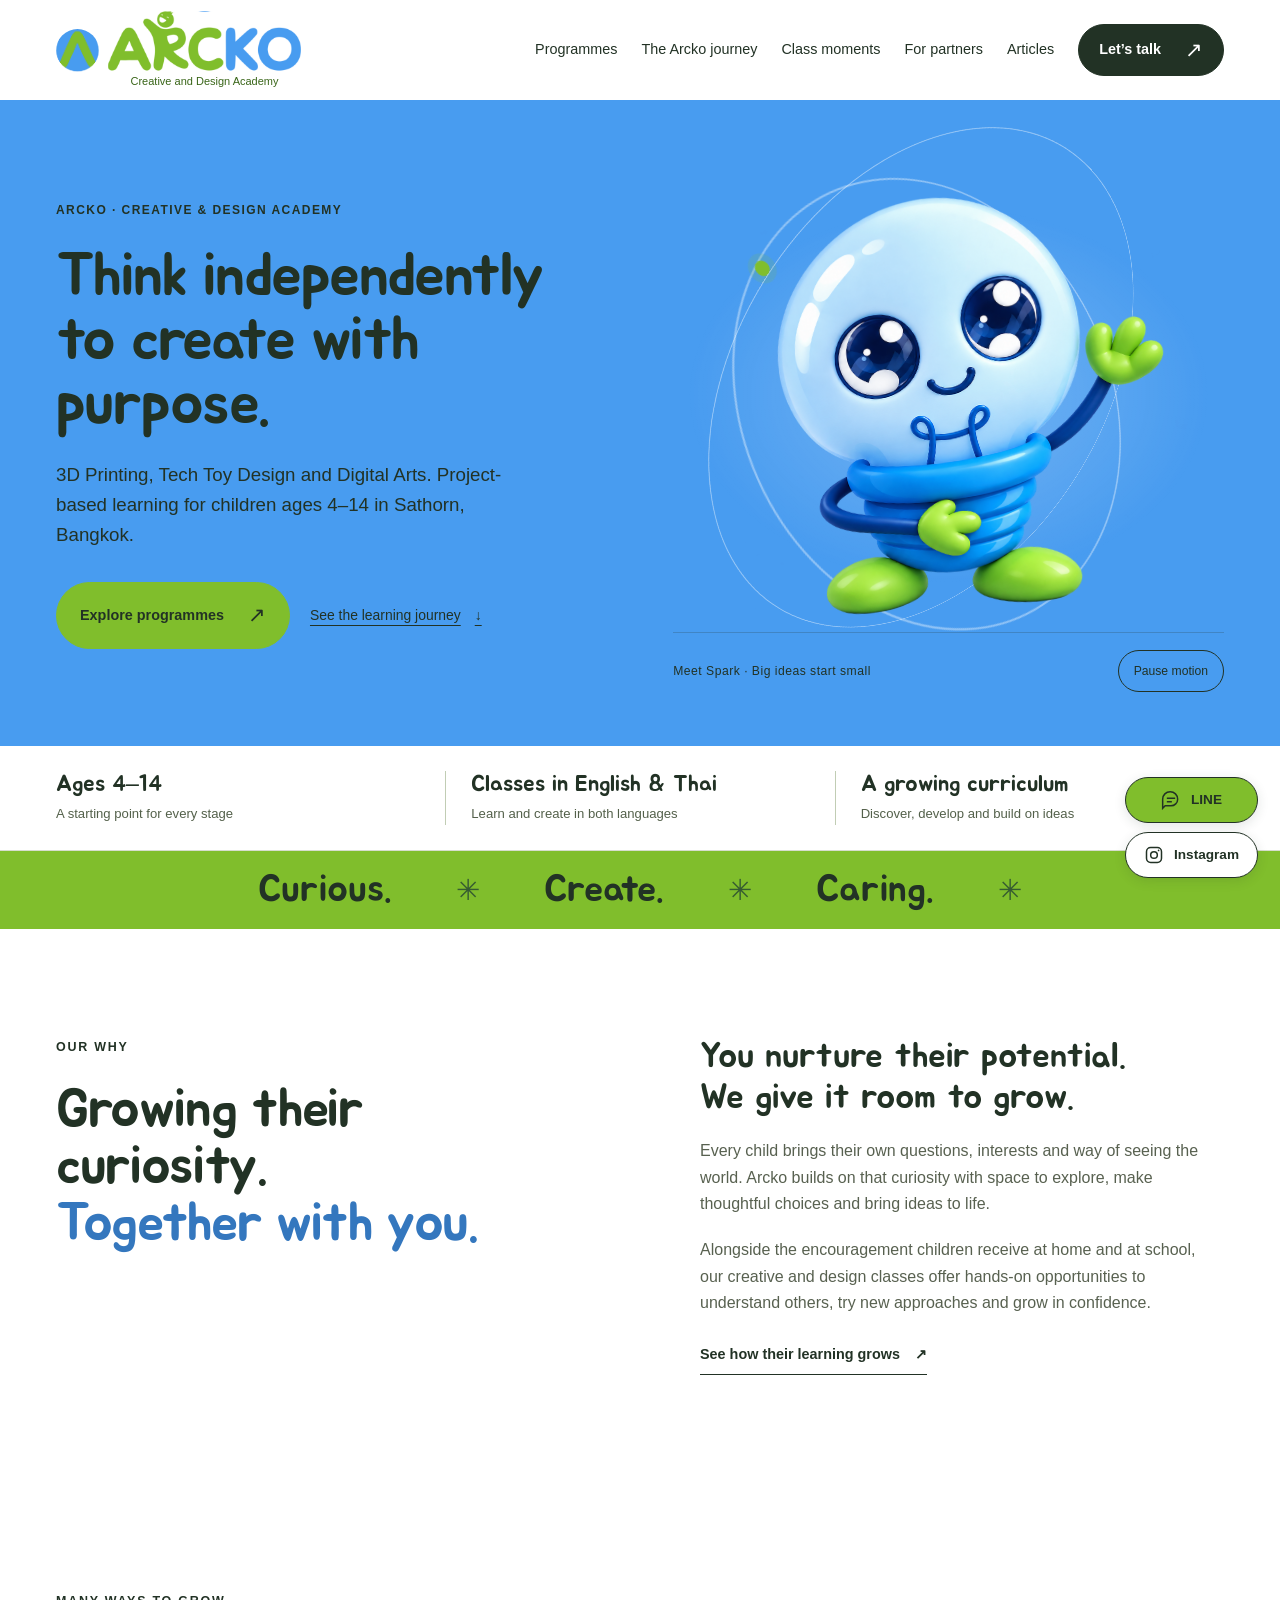
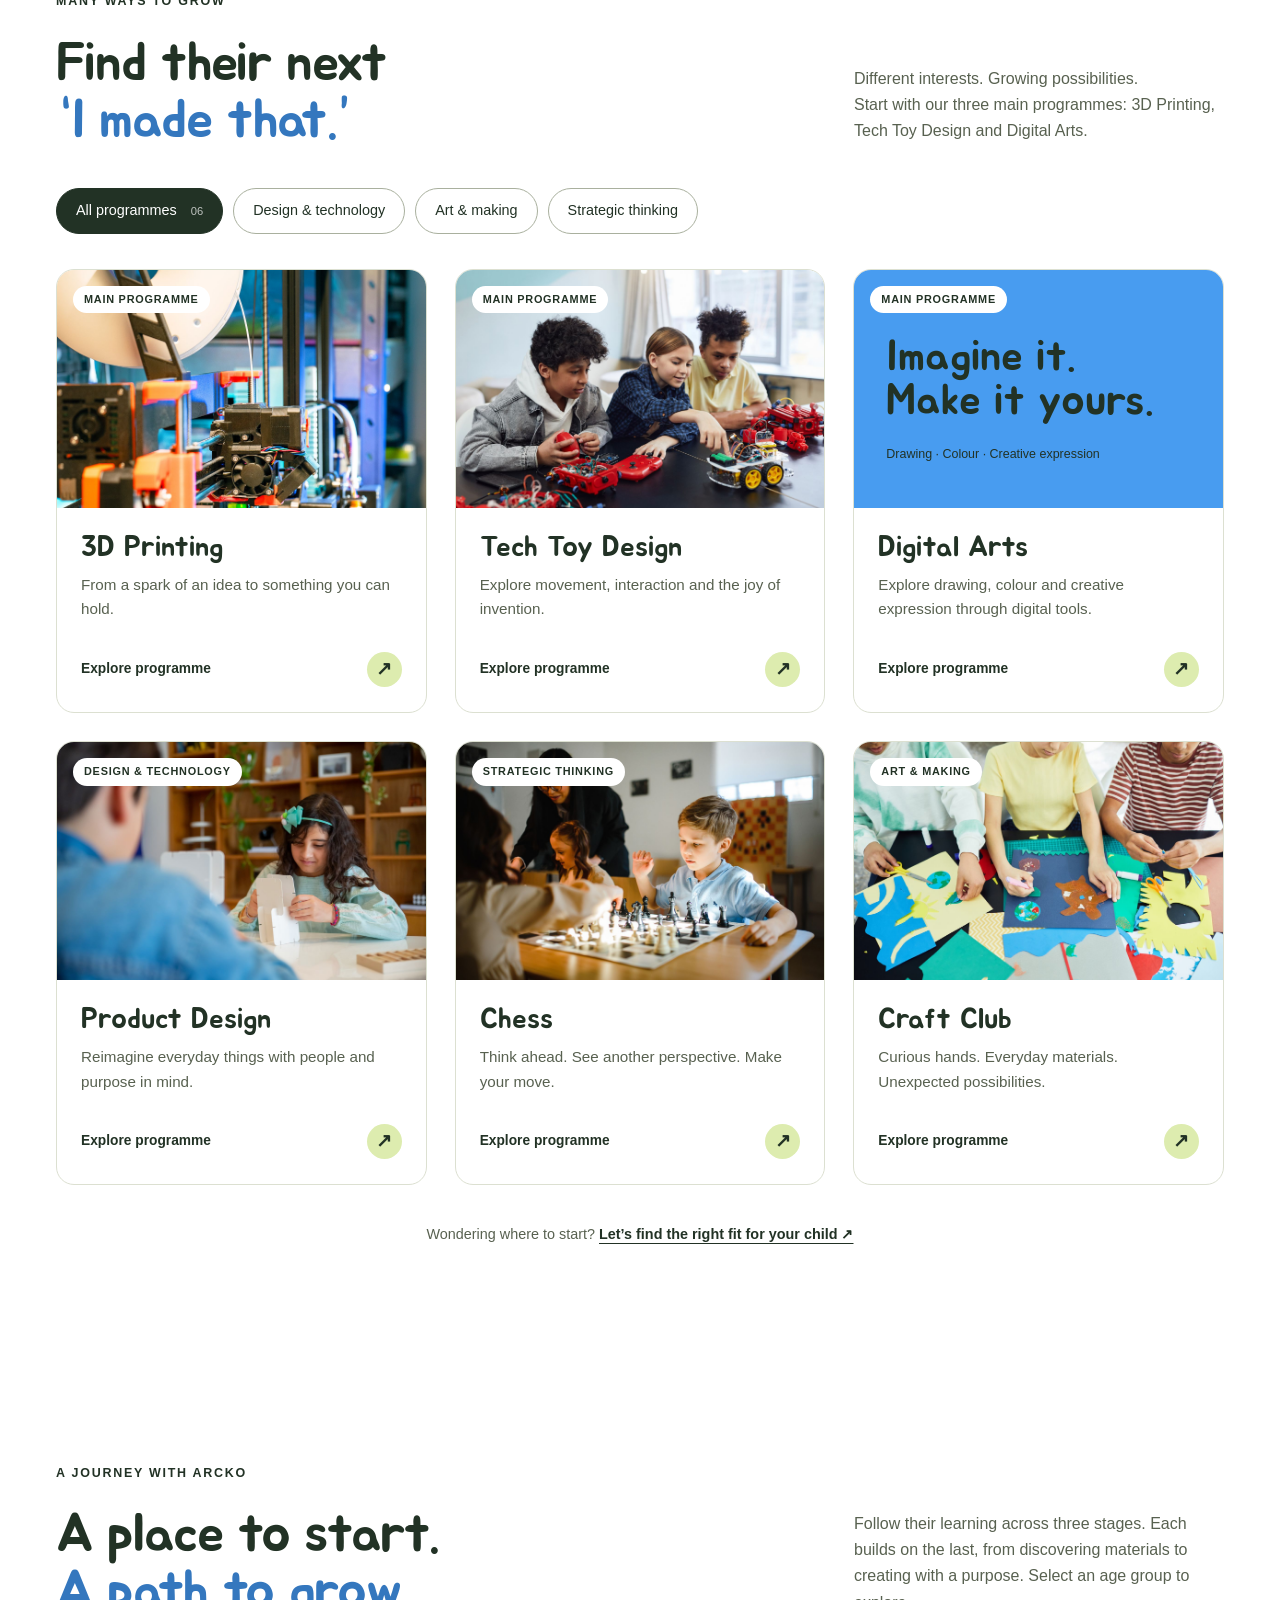
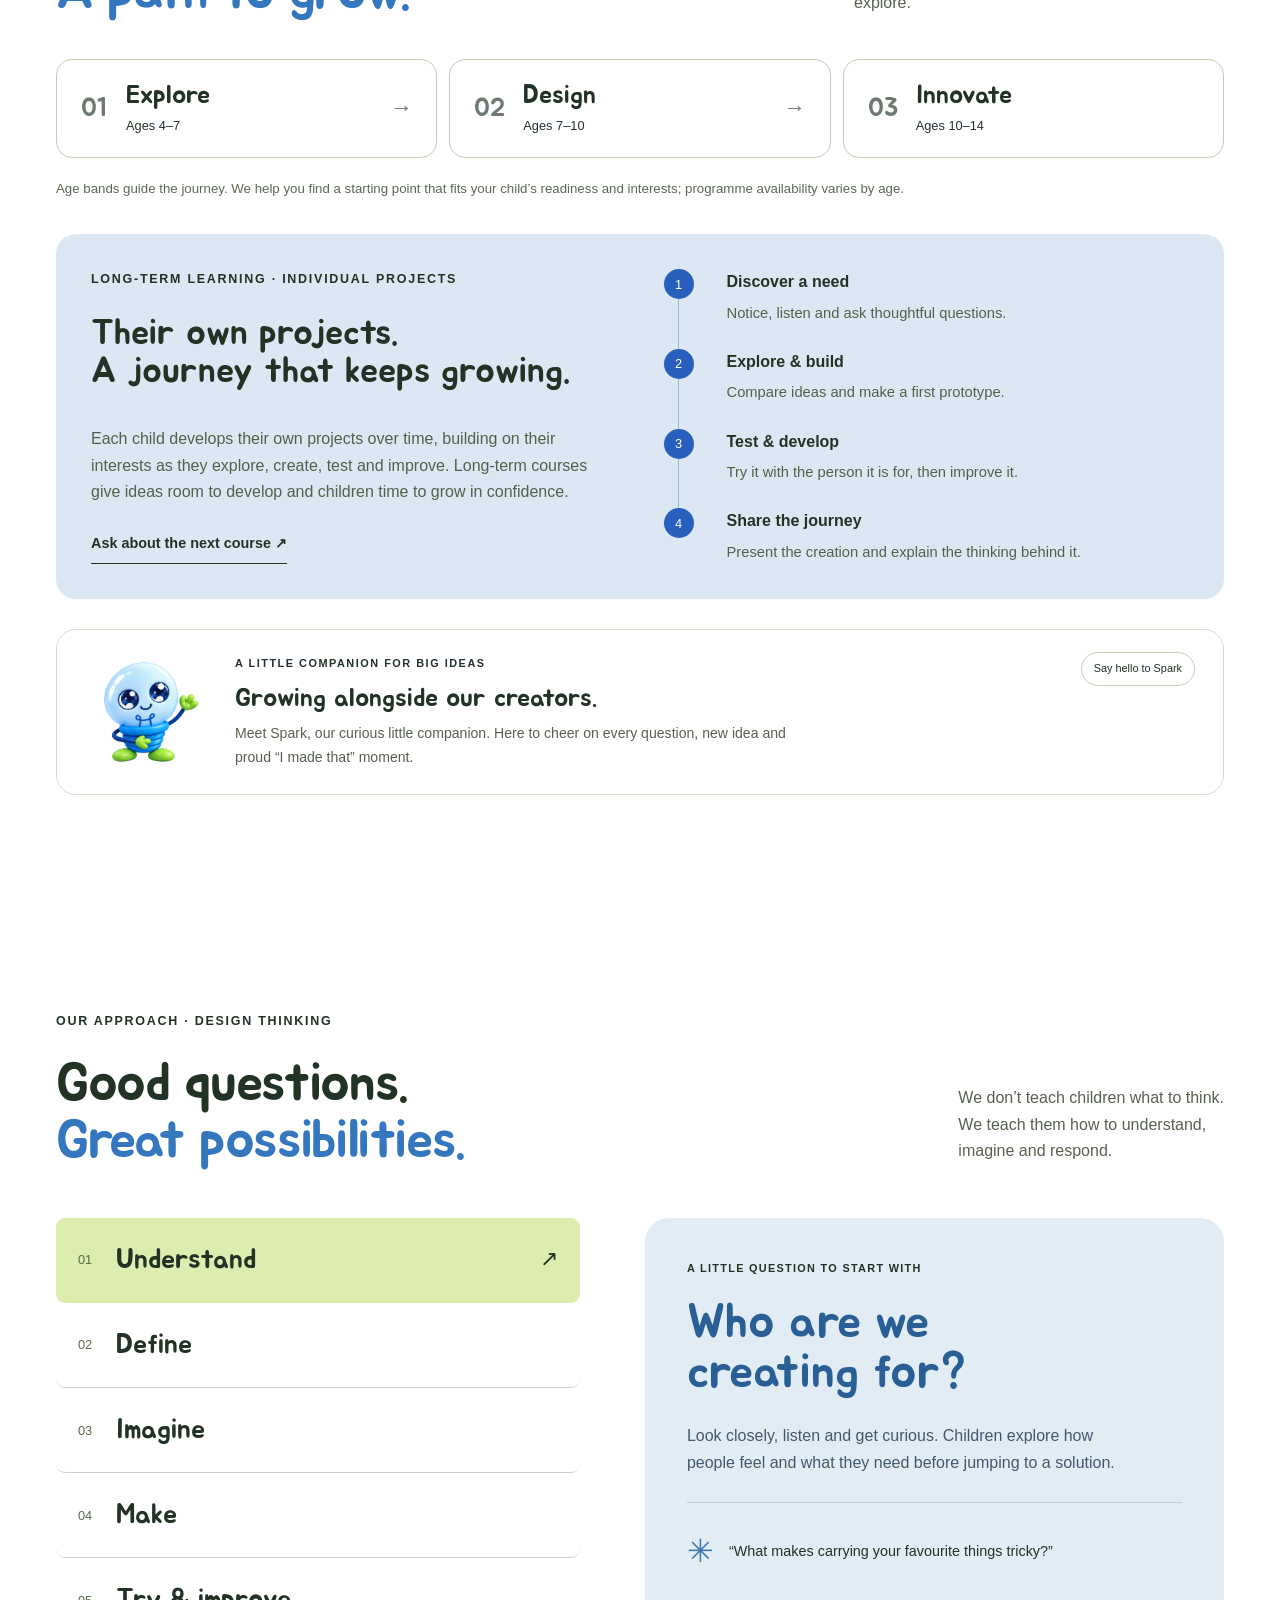
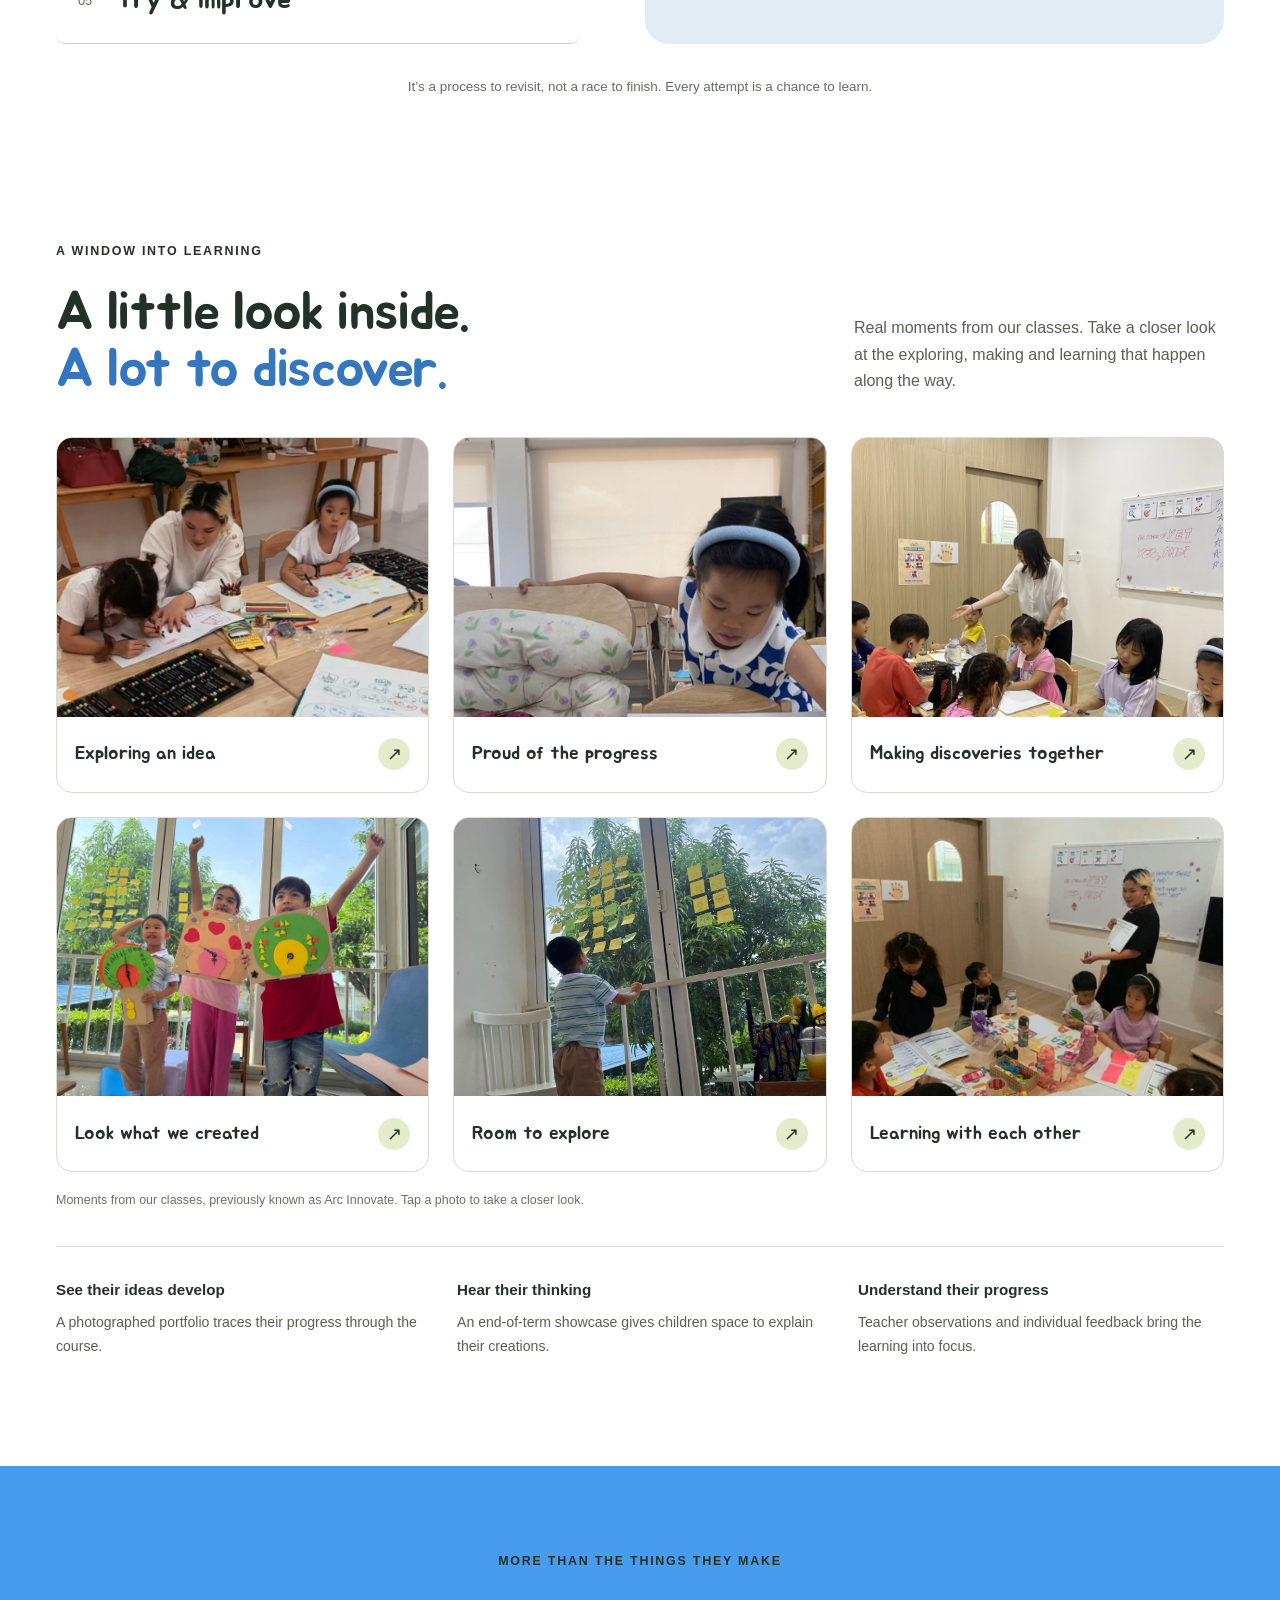
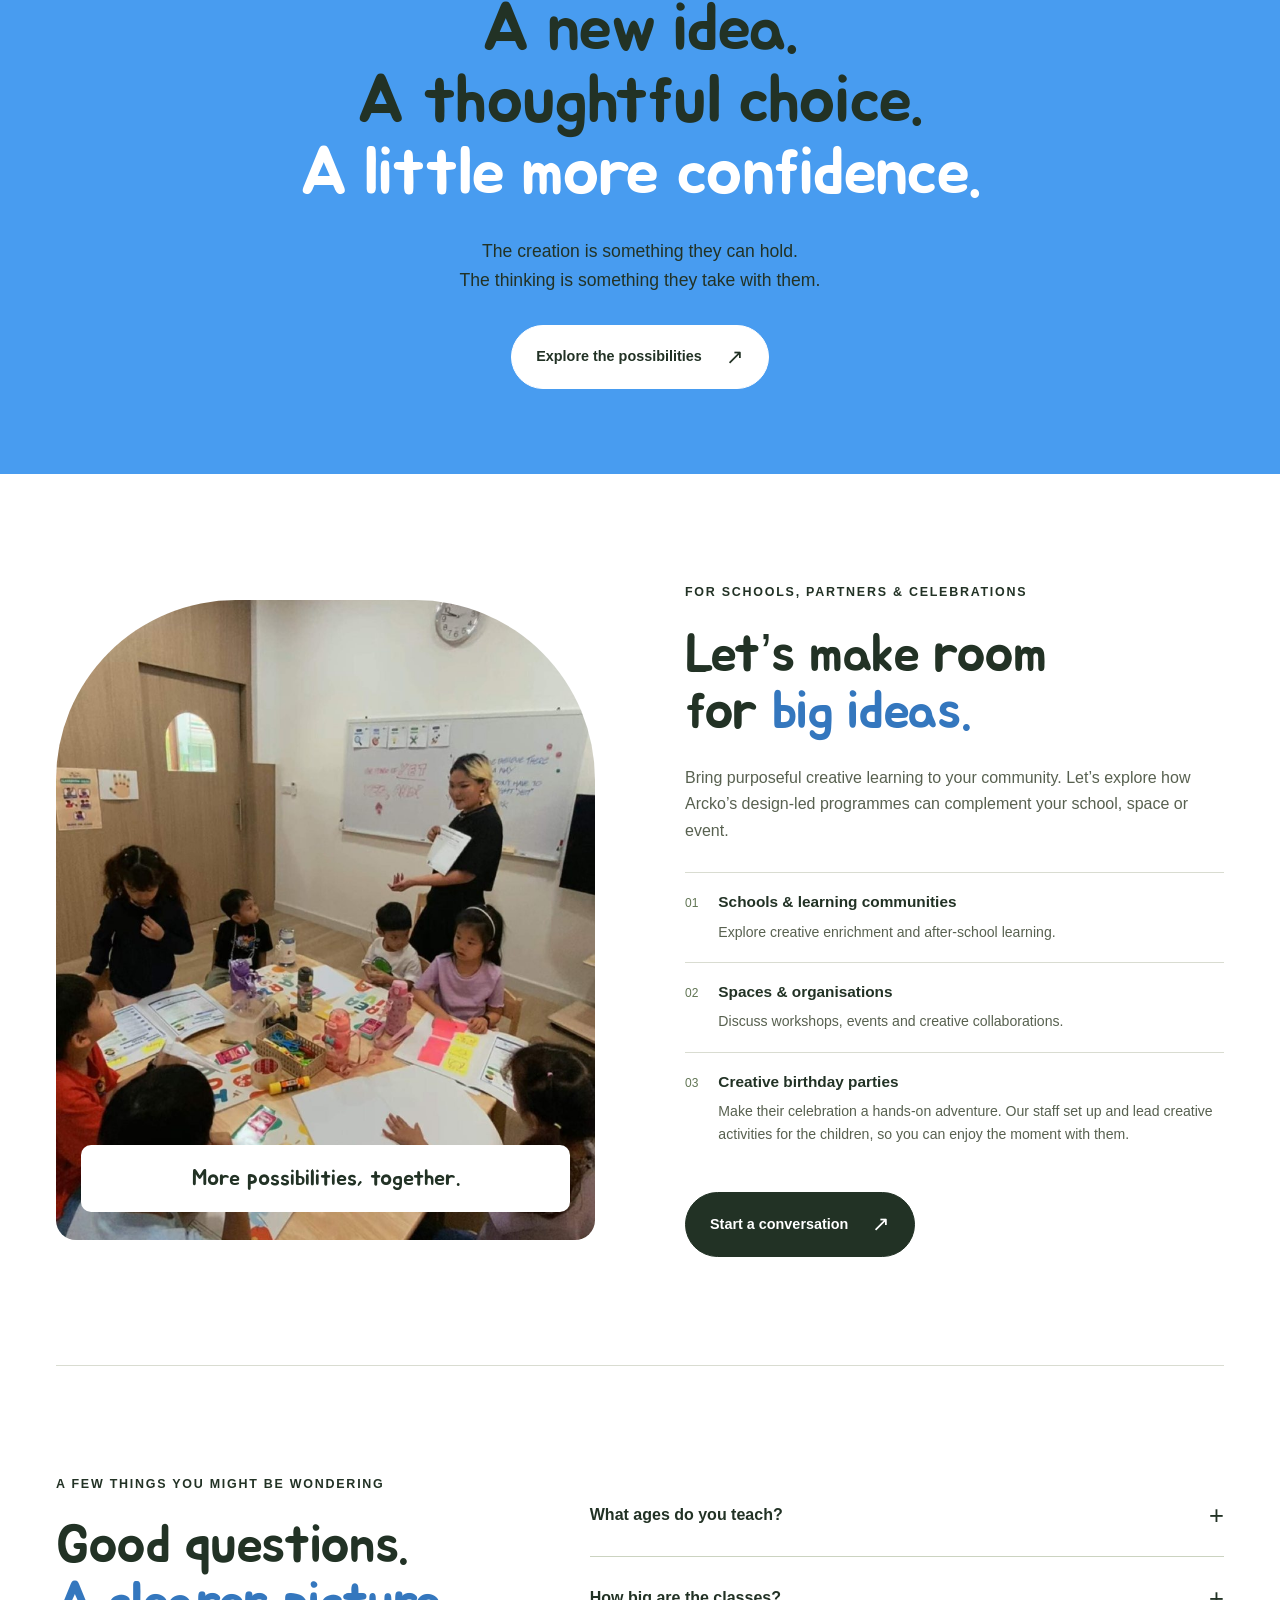
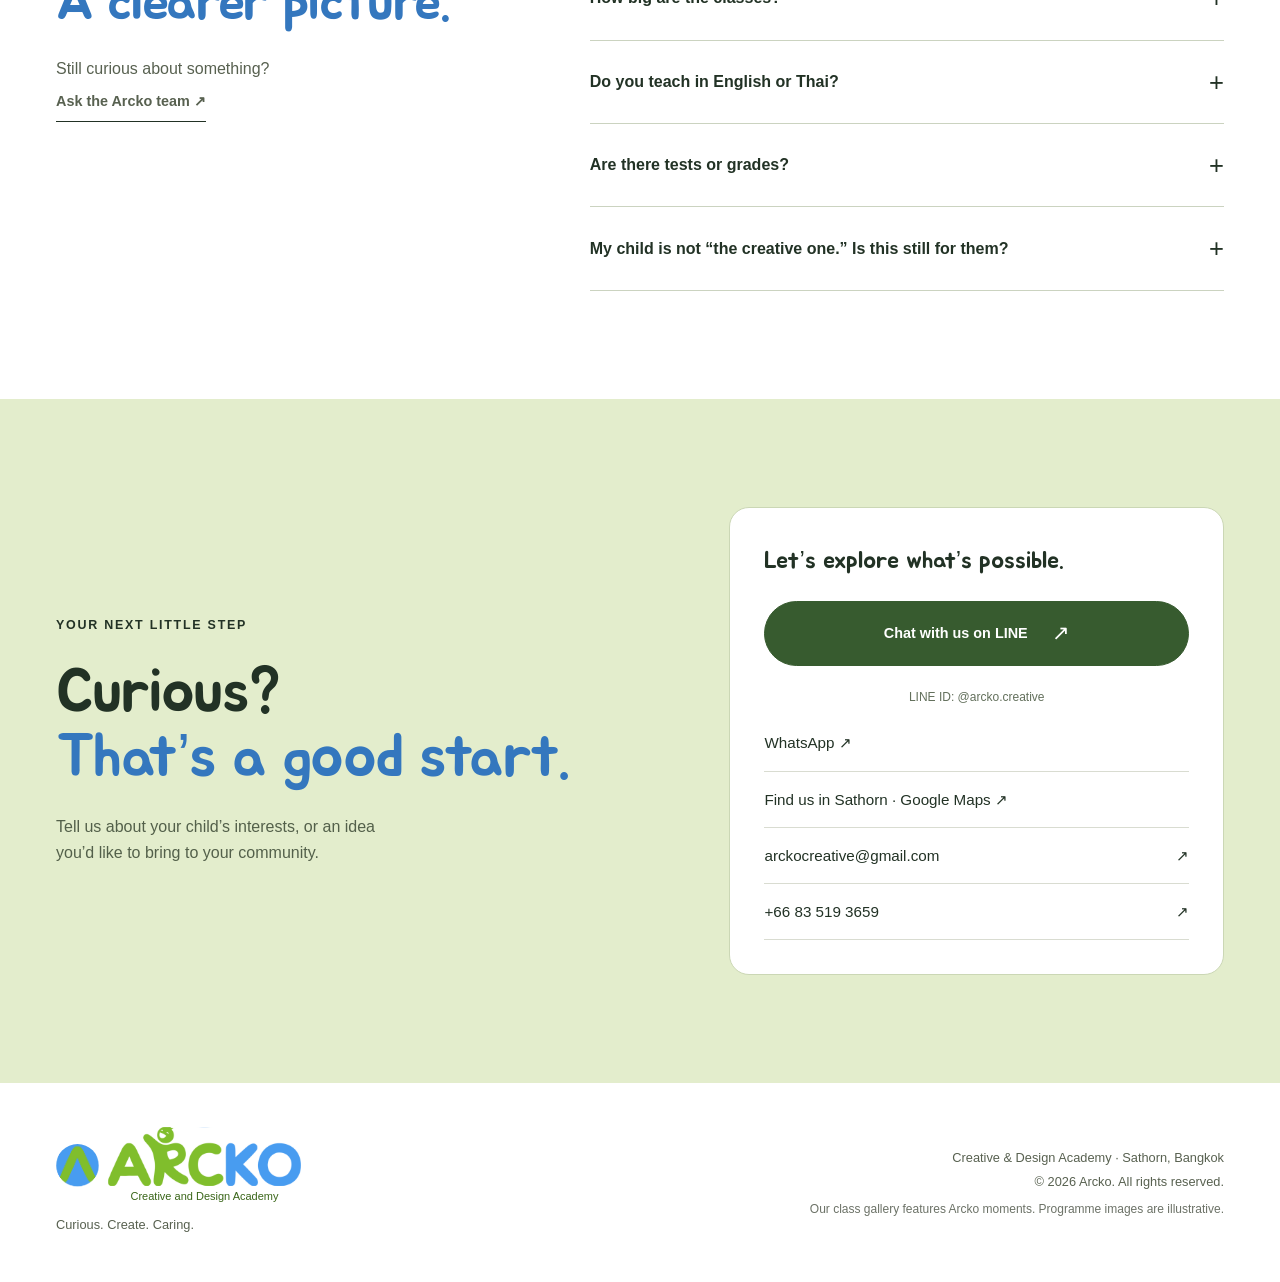
==== commit 8f4805c4: "Arcko site: update with new version" ====
--- a/index.html
+++ b/index.html
@@ -8,32 +8,20 @@
     </title>
     <meta
       name="description"
-      content="Explore creative, design thinking and 3D printing classes for kids ages 4–14 in Bangkok. Arcko offers a growing curriculum, small classes and school programmes."
+      content="3D Printing, Tech Toy Design and Digital Arts classes for children ages 4–14 in Sathorn, Bangkok. Long-term projects, 90-minute classes, English and Thai."
     />
-    <link rel="canonical" href="https://www.arc-international-edu.com/" />
+    <link rel="canonical" href="https://www.arc-international-edu.com/">
     <meta
       property="og:title"
       content="Arcko | Creative & Design Classes for Kids in Bangkok"
     />
     <meta
       property="og:description"
-      content="Explore. Understand. Create. A growing curriculum in design, 3D printing and creative thinking, with classes of up to 8 children."
+      content="Curious. Create. Caring. A growing curriculum in design, 3D printing and creative thinking, with classes of up to 8 children."
     />
     <meta property="og:type" content="website" />
-    <meta property="og:url" content="https://www.arc-international-edu.com/" />
-    <meta name="robots" content="index, follow, max-image-preview:large" />
-    <meta property="og:site_name" content="Arcko Creative & Design Academy" />
-    <meta property="og:locale" content="en_GB" />
-    <meta name="twitter:card" content="summary" />
-    <meta
-      name="twitter:title"
-      content="Arcko | Creative & Design Classes for Kids in Bangkok"
-    />
-    <meta
-      name="twitter:description"
-      content="Think independently. Create with purpose. Explore creative classes, design thinking and 3D printing for children ages 4–14 in Bangkok."
-    />
-    <meta name="theme-color" content="#f6f3ea" />
+    <meta property="og:url" content="https://www.arc-international-edu.com/">
+    <meta name="theme-color" content="#ffffff" />
     <link rel="icon" href="assets/images/arcko-logo-icon.png" />
     <link
       rel="preload"
@@ -47,41 +35,64 @@
     <script src="marketing.js" defer></script>
     <script src="site.js" defer></script>
     <script type="application/ld+json">
-      {
-        "@context": "https://schema.org",
-        "@type": "EducationalOrganization",
-        "name": "Arcko Creative & Design Academy",
-        "alternateName": "Arc Innovate",
-        "url": "https://www.arc-international-edu.com/",
-        "logo": "https://www.arc-international-edu.com/assets/images/arcko-logo-wordmark.png",
-        "email": "arckocreative@gmail.com",
-        "telephone": "+66835193659",
-        "description": "Creative, design thinking and 3D printing classes for children ages 4–14 in Bangkok.",
-        "sameAs": [
-          "https://www.instagram.com/arcko.creative/",
-          "https://lin.ee/Sv8YgSv"
-        ],
-        "areaServed": {
-          "@type": "City",
-          "name": "Bangkok"
-        }
-      }
-    </script>
-  </head>
+{
+  "@context": "https://schema.org",
+  "@type": "EducationalOrganization",
+  "name": "Arcko Creative & Design Academy",
+  "alternateName": "Arc Innovate",
+  "url": "https://www.arc-international-edu.com/",
+  "logo": "https://www.arc-international-edu.com/assets/images/arcko-logo-lockup.png",
+  "email": "arckocreative@gmail.com",
+  "telephone": "+66835193659",
+  "description": "3D Printing, Tech Toy Design and Digital Arts for children ages 4–14 in Sathorn, Bangkok.",
+  "sameAs": [
+    "https://www.instagram.com/arcko.creative/",
+    "https://lin.ee/Sv8YgSv"
+  ],
+  "hasMap": "https://maps.app.goo.gl/bFaTsB1kM1ziKFkr7",
+  "areaServed": {
+    "@type": "City",
+    "name": "Bangkok"
+  }
+}
+</script>
+    <meta name="twitter:card" content="summary" />
+    <meta name="twitter:title" content="Arcko Creative & Design Academy" />
+    <meta
+      name="twitter:description"
+      content="3D Printing, Tech Toy Design and Digital Arts for kids in Sathorn, Bangkok."
+    />
+  
+</head>
   <body>
     <a class="skip" href="#main">Skip to content</a>
     <header class="header">
       <a class="brand" href="#" aria-label="Arcko home"
-        ><img
-          src="assets/images/arcko-logo-wordmark.png"
-          alt="Arcko"
-          width="1266"
-          height="464"
-      /></a>
+        ><span class="brand-horizontal"
+          ><span class="logo-crop logo-symbol" aria-hidden="true"
+            ><img
+              src="assets/images/arcko-logo-lockup.png"
+              alt=""
+              width="1500"
+              height="1500" /></span
+          ><span class="brand-name"
+            ><span class="logo-crop logo-word"
+              ><img
+                src="assets/images/arcko-logo-lockup.png"
+                alt="Arcko"
+                width="1500"
+                height="1500" /></span
+            ><span class="brand-descriptor"
+              >Creative and Design Academy</span
+            ></span
+          ></span
+        ></a
+      >
       <nav aria-label="Main navigation" id="nav">
         <a href="#programmes">Programmes</a
         ><a href="#learning-journey">The Arcko journey</a
         ><a href="#gallery">Class moments</a><a href="#partners">For partners</a
+        ><a href="/articles/">Articles</a
         ><a class="button small" href="#contact"
           >Let’s talk <span aria-hidden="true">↗</span></a
         >
@@ -95,17 +106,82 @@
         <span></span><span></span>
       </button>
     </header>
-    <main id="main" tabindex="-1">
+    <main id="main">
+      <section class="mobile-connect" aria-label="Connect with Arcko">
+        <div class="mobile-brand">
+          <span class="logo-crop logo-stacked"
+            ><img
+              src="assets/images/arcko-logo-lockup.png"
+              alt="Arcko"
+              width="1500"
+              height="1500" /></span
+          ><span>CREATIVE & DESIGN ACADEMY</span>
+        </div>
+        <div class="mobile-intro">
+          <div>
+            <p class="eyebrow">SATHORN, BANGKOK</p>
+            <h2>Think independently<br />to create with purpose.</h2>
+          </div>
+          <img
+            class="mobile-mascot"
+            src="assets/images/arcko-spark-wave.png"
+            alt="Spark, Arcko’s waving lightbulb mascot"
+            width="1305"
+            height="1205"
+          />
+        </div>
+        <p class="mobile-subjects">
+          3D Printing · Tech Toy Design · Digital Arts
+        </p>
+        <nav class="connect-links" aria-label="Quick contact links">
+          <a
+            class="connect-link connect-line"
+            href="https://lin.ee/Sv8YgSv"
+            target="_blank"
+            rel="noopener noreferrer"
+            data-contact-method="line"
+            ><span class="connect-icon" aria-hidden="true">L</span
+            ><span><b>LINE</b><small>Chat with our team</small></span
+            ><span aria-hidden="true">↗</span></a
+          ><a
+            class="connect-link connect-maps"
+            href="https://maps.app.goo.gl/bFaTsB1kM1ziKFkr7"
+            target="_blank"
+            rel="noopener noreferrer"
+            data-contact-method="maps"
+            ><span class="connect-icon" aria-hidden="true">↗</span
+            ><span><b>Google Maps</b><small>Find us in Sathorn</small></span
+            ><span aria-hidden="true">↗</span></a
+          ><a
+            class="connect-link connect-instagram"
+            href="https://www.instagram.com/arcko.creative/"
+            target="_blank"
+            rel="noopener noreferrer"
+            data-contact-method="instagram"
+            ><span class="connect-icon" aria-hidden="true">◎</span
+            ><span><b>Instagram</b><small>A little look into Arcko</small></span
+            ><span aria-hidden="true">↗</span></a
+          >
+        </nav>
+        <p class="mobile-facts">
+          Ages 4–14 · English & Thai · 90-minute classes
+        </p>
+        <a class="explore-site" href="#academy"
+          >Explore the academy <span aria-hidden="true">↓</span></a
+        >
+      </section>
+      <a class="mobile-articles" href="/articles/">Read our articles ↗</a>
+      <div id="academy" tabindex="-1"></div>
       <section class="hero-bold" aria-labelledby="hero-title">
         <div class="wrap hero-bold-grid">
           <div class="hero-bold-copy">
             <p class="eyebrow">ARCKO · CREATIVE & DESIGN ACADEMY</p>
             <h1 id="hero-title">
-              Think independently.<br /><span>Create with purpose.</span>
+              Think independently<br /><span>to create with purpose.</span>
             </h1>
             <p class="hero-description">
-              Design thinking, 3D printing and hands-on making for curious
-              children in Bangkok.
+              3D Printing, Tech Toy Design and Digital Arts. Project-based
+              learning for children ages 4–14 in Sathorn, Bangkok.
             </p>
             <div class="actions">
               <a class="button hero-primary" href="#programmes"
@@ -126,17 +202,17 @@
               <div class="hero-doodle-depth">
                 <div class="hero-doodle-float">
                   <img
-                    src="assets/images/arcko-mascot-sketch.png"
-                    alt="Arcko’s original hand-drawn mascot sketch"
-                    width="318"
-                    height="266"
+                    src="assets/images/arcko-spark-wave.png"
+                    alt="Spark, Arcko’s friendly blue and green lightbulb mascot"
+                    width="1305"
+                    height="1205"
                     fetchpriority="high"
                   />
                 </div>
               </div>
             </div>
             <figcaption class="hero-motion-caption">
-              <span>Our mascot · A work in progress</span
+              <span>Meet Spark · Big ideas start small</span
               ><button
                 type="button"
                 class="hero-motion-toggle"
@@ -164,12 +240,12 @@
           </div>
         </div>
       </div>
-      <div class="word-ribbon" aria-label="Explore. Understand. Create.">
-        <span>Explore.</span
-        ><span class="ribbon-symbol" aria-hidden="true">✳</span
-        ><span>Understand.</span
+      <div class="word-ribbon" aria-label="Curious. Create. Caring.">
+        <span>Curious.</span
         ><span class="ribbon-symbol" aria-hidden="true">✳</span
         ><span>Create.</span
+        ><span class="ribbon-symbol" aria-hidden="true">✳</span
+        ><span>Caring.</span
         ><span class="ribbon-symbol" aria-hidden="true">✳</span>
       </div>
       <section id="about" class="about wrap section">
@@ -210,8 +286,9 @@
               </h2>
             </div>
             <p>
-              Different interests. Growing possibilities.<br />Discover the
-              possibilities in every programme.
+              Different interests. Growing possibilities.<br />Start with our
+              three main programmes: 3D Printing, Tech Toy Design and Digital
+              Arts.
             </p>
           </div>
           <div class="filters" role="group" aria-label="Filter programmes">
@@ -235,7 +312,7 @@
                   loading="lazy"
                   width="600"
                   height="400"
-                /><span class="card-label">DESIGN & TECHNOLOGY</span>
+                /><span class="card-label">MAIN PROGRAMME</span>
               </div>
               <div class="card-content">
                 <h3>3D Printing</h3>
@@ -252,23 +329,41 @@
             <article class="programme-card" data-category="design">
               <div class="card-image">
                 <img
-                  src="assets/images/programme-idea-to-design.jpg"
-                  alt="Children sketching ideas on paper"
+                  src="assets/images/programme-tech-toy-design.jpg"
+                  alt="Children exploring electronics together"
                   loading="lazy"
                   width="600"
                   height="400"
-                /><span class="card-label">DESIGN THINKING</span>
+                /><span class="card-label">MAIN PROGRAMME</span>
               </div>
               <div class="card-content">
-                <h3>Idea to Design</h3>
-                <p>
-                  Ask a question. Explore possibilities. Bring an idea to life.
-                </p>
+                <h3>Tech Toy Design</h3>
+                <p>Explore movement, interaction and the joy of invention.</p>
                 <button
                   class="card-open"
-                  aria-label="Explore Idea to Design"
-                  data-programme="1"
+                  aria-label="Explore Tech Toy Design"
+                  data-programme="2"
                 >
+                  Explore programme <span aria-hidden="true">↗</span>
+                </button>
+              </div>
+            </article>
+            <article class="programme-card" data-category="making">
+              <div class="card-image digital-art-preview">
+                <div class="digital-preview-label">
+                  <span>DIGITAL ARTS</span
+                  ><strong>Imagine it.<br />Make it yours.</strong
+                  ><small>Drawing · Colour · Creative expression</small>
+                </div>
+                <span class="card-label">MAIN PROGRAMME</span>
+              </div>
+              <div class="card-content">
+                <h3>Digital Arts</h3>
+                <p>
+                  Explore drawing, colour and creative expression through
+                  digital tools.
+                </p>
+                <button class="card-open" data-programme="5">
                   Explore programme <span aria-hidden="true">↗</span>
                 </button>
               </div>
@@ -291,29 +386,7 @@
                 <button
                   class="card-open"
                   aria-label="Explore Product Design"
-                  data-programme="2"
-                >
-                  Explore programme <span aria-hidden="true">↗</span>
-                </button>
-              </div>
-            </article>
-            <article class="programme-card" data-category="design">
-              <div class="card-image">
-                <img
-                  src="assets/images/programme-tech-toy-design.jpg"
-                  alt="Children exploring electronics together"
-                  loading="lazy"
-                  width="600"
-                  height="400"
-                /><span class="card-label">DESIGN & TECHNOLOGY</span>
-              </div>
-              <div class="card-content">
-                <h3>Tech Toy Design</h3>
-                <p>Explore movement, interaction and the joy of invention.</p>
-                <button
-                  class="card-open"
-                  aria-label="Explore Tech Toy Design"
-                  data-programme="3"
+                  data-programme="1"
                 >
                   Explore programme <span aria-hidden="true">↗</span>
                 </button>
@@ -335,7 +408,7 @@
                 <button
                   class="card-open"
                   aria-label="Explore Chess"
-                  data-programme="4"
+                  data-programme="3"
                 >
                   Explore programme <span aria-hidden="true">↗</span>
                 </button>
@@ -359,7 +432,7 @@
                 <button
                   class="card-open"
                   aria-label="Explore Craft Club"
-                  data-programme="5"
+                  data-programme="4"
                 >
                   Explore programme <span aria-hidden="true">↗</span>
                 </button>
@@ -413,18 +486,18 @@
           </p>
           <div class="course-story">
             <div>
-              <p class="eyebrow">A CLOSER LOOK · IDEA TO DESIGN</p>
-              <h3>Eight weeks.<br />One idea that keeps growing.</h3>
+              <p class="eyebrow">LONG-TERM LEARNING · INDIVIDUAL PROJECTS</p>
+              <h3>Their own projects.<br />A journey that keeps growing.</h3>
               <p>
-                Children work through a connected project, moving from
-                understanding a real need to creating, testing and presenting a
-                solution.
+                Each child develops their own projects over time, building on
+                their interests as they explore, create, test and improve.
+                Long-term courses give ideas room to develop and children time
+                to grow in confidence.
               </p>
               <a
                 class="text-link"
-                href="mailto:arckocreative@gmail.com?subject=Idea%20to%20Design%20course%20enquiry"
-                data-track="contact_click"
                 data-contact-method="email"
+                href="mailto:arckocreative@gmail.com?subject=Long-term%20course%20enquiry"
                 >Ask about the next course ↗</a
               >
             </div>
@@ -452,21 +525,21 @@
           </div>
           <div class="mascot-space">
             <img
-              src="assets/images/arcko-mascot-sketch.png"
-              alt="Early sketch of Arcko’s friendly lightbulb mascot"
-              width="318"
-              height="266"
+              src="assets/images/arcko-spark-wave.png"
+              alt="Spark, Arcko’s lightbulb mascot"
+              width="1305"
+              height="1205"
               loading="lazy"
             />
             <div>
               <p class="eyebrow">A LITTLE COMPANION FOR BIG IDEAS</p>
               <h3>Growing alongside our creators.</h3>
               <p>
-                Meet an early sketch of our Arcko companion. Just like our
-                learners’ ideas, this little character is still taking shape.
+                Meet Spark, our curious little companion. Here to cheer on every
+                question, new idea and proud “I made that” moment.
               </p>
             </div>
-            <span class="concept-tag">Mascot in the making</span>
+            <span class="concept-tag">Say hello to Spark</span>
           </div>
         </div>
       </section>
@@ -672,7 +745,7 @@
       <section id="partners" class="partners section wrap">
         <div class="partner-photo">
           <img
-            src="assets/images/arcko-class-collaboration.jpg"
+            data-photo="partners"
             alt="A creative learning space for children to collaborate"
             loading="lazy"
           /><span class="image-tag">More possibilities, together.</span>
@@ -714,9 +787,8 @@
           </div>
           <a
             class="button"
+            data-contact-method="email"
             href="mailto:arckocreative@gmail.com?subject=Partnership%20enquiry%20%E2%80%94%20Arcko"
-            data-track="contact_click"
-            data-contact-method="email"
             >Start a conversation <span aria-hidden="true">↗</span></a
           >
         </div>
@@ -741,10 +813,9 @@
               What ages do you teach?<span aria-hidden="true">+</span>
             </summary>
             <p>
-              We welcome children ages 4–14 across three stages: Young Creators
-              (4–7), Design Builders (7–10) and Creative Innovators (10–14).
-              Suitable ages vary by programme. We can help you choose a class
-              that fits your child’s readiness and interests.
+              We welcome children ages 4–14 across three stages: ages 4–7, 7–10
+              and 10–14. Suitable ages vary by programme. We can help you choose
+              a class that fits your child’s readiness and interests.
             </p>
           </details>
           <details>
@@ -752,9 +823,9 @@
               How big are the classes?<span aria-hidden="true">+</span>
             </summary>
             <p>
-              Our classes have a maximum of 8 children, giving each child space
-              to participate and receive guidance. Contact us for the current
-              course schedule.
+              Our 90-minute classes have a maximum of 8 children, giving each
+              child space to participate and receive guidance. Contact us for
+              the current course schedule.
             </p>
           </details>
           <details>
@@ -812,20 +883,25 @@
             <button
               class="button line-button"
               data-line
-              data-track="contact_click"
               data-contact-method="line"
             >
               Chat with us on LINE <span aria-hidden="true">↗</span></button
-            ><span class="contact-or">Or say hello directly</span
+            ><span class="contact-or">LINE ID: @arcko.creative</span
             ><a
+              href="https://wa.me/66835193659"
+              target="_blank"
+              rel="noopener noreferrer"
+              >WhatsApp ↗</a
+            ><a
+              href="https://maps.app.goo.gl/bFaTsB1kM1ziKFkr7"
+              target="_blank"
+              rel="noopener noreferrer"
+              >Find us in Sathorn · Google Maps ↗</a
+            ><a
+              data-contact-method="email"
               href="mailto:arckocreative@gmail.com"
-              data-track="contact_click"
-              data-contact-method="email"
               >arckocreative@gmail.com <span aria-hidden="true">↗</span></a
-            ><a
-              href="tel:+66835193659"
-              data-track="contact_click"
-              data-contact-method="phone"
+            ><a data-contact-method="phone" href="tel:+66835193659"
               >+66 83 519 3659 <span aria-hidden="true">↗</span></a
             >
           </div>
@@ -835,7 +911,7 @@
     <dialog
       id="gallery-dialog"
       class="dialog gallery-dialog"
-      aria-labelledby="gallery-caption"
+      aria-label="Class photo"
     >
       <button class="close-dialog" aria-label="Close image">×</button
       ><img id="gallery-large" alt="" />
@@ -844,17 +920,30 @@
     <footer class="wrap footer">
       <div>
         <a href="#" class="brand footer-brand" aria-label="Arcko home"
-          ><img
-            src="assets/images/arcko-logo-wordmark.png"
-            alt="Arcko"
-            width="1266"
-            height="464"
-            loading="lazy"
-        /></a>
-        <p>Explore. Understand. Create.</p>
+          ><span class="brand-horizontal"
+            ><span class="logo-crop logo-symbol" aria-hidden="true"
+              ><img
+                src="assets/images/arcko-logo-lockup.png"
+                alt=""
+                width="1500"
+                height="1500" /></span
+            ><span class="brand-name"
+              ><span class="logo-crop logo-word"
+                ><img
+                  src="assets/images/arcko-logo-lockup.png"
+                  alt="Arcko"
+                  width="1500"
+                  height="1500" /></span
+              ><span class="brand-descriptor"
+                >Creative and Design Academy</span
+              ></span
+            ></span
+          ></a
+        >
+        <p>Curious. Create. Caring.</p>
       </div>
       <div class="footer-right">
-        <p>Creative & Design Academy · Bangkok</p>
+        <p>Creative & Design Academy · Sathorn, Bangkok</p>
         <p>© <span id="year">2026</span> Arcko. All rights reserved.</p>
         <small
           >Our class gallery features Arcko moments. Programme images are
@@ -862,7 +951,7 @@
         >
       </div>
     </footer>
-    <dialog id="programme-dialog" class="dialog" aria-labelledby="dialog-title">
+    <dialog id="programme-dialog" class="dialog">
       <button class="close-dialog" aria-label="Close programme details">
         ×</button
       ><img id="dialog-image" alt="" />
@@ -878,36 +967,26 @@
         <a
           class="button"
           id="programme-enquiry"
+          data-contact-method="email"
           href="mailto:arckocreative@gmail.com"
-          data-track="contact_click"
-          data-contact-method="email"
           >Ask about this programme ↗</a
         >
       </div>
     </dialog>
-    <dialog
-      id="line-dialog"
-      class="dialog line-dialog"
-      aria-labelledby="line-dialog-title"
-    >
+    <dialog id="line-dialog" class="dialog line-dialog">
       <button class="close-dialog" aria-label="Close contact options">×</button>
       <p class="eyebrow">LET’S CONNECT</p>
-      <h2 id="line-dialog-title">Say hello<br />to Arcko.</h2>
+      <h2>Say hello<br />to Arcko.</h2>
       <p>
         Our LINE contact link will be available soon. In the meantime, we’d love
         to hear from you by email or phone.
       </p>
       <a
         class="button"
+        data-contact-method="email"
         href="mailto:arckocreative@gmail.com"
-        data-track="contact_click"
-        data-contact-method="email"
         >Email Arcko ↗</a
-      ><a
-        class="phone-link"
-        href="tel:+66835193659"
-        data-track="contact_click"
-        data-contact-method="phone"
+      ><a class="phone-link" data-contact-method="phone" href="tel:+66835193659"
         >Call +66 83 519 3659</a
       >
     </dialog>
--- a/styles.css
+++ b/styles.css
@@ -1,16 +1,15 @@
-/* Arcko: base styles, components and responsive layouts. */
 @font-face {
   font-family: "Jua";
   font-style: normal;
   font-weight: 400;
   font-display: swap;
-  src: url(assets/fonts/jua-latin.ttf) format("truetype");
+  src: url("assets/fonts/jua-latin.ttf") format("truetype");
 }
 :root {
   --paper: #ffffff;
   --ink: #223225;
-  --blue: #5e99e8;
-  --green: #8abc47;
+  --blue: #489cf0;
+  --green: #80be2c;
   --lime: #ddecaf;
   --line: #d9dcd1;
   --white: #fff;
@@ -34,8 +33,8 @@
 body:has(dialog[open]) {
   overflow: hidden;
 }
-a,
-button {
+button,
+a {
   -webkit-tap-highlight-color: transparent;
 }
 button,
@@ -55,8 +54,8 @@
   height: 100%;
   object-fit: cover;
 }
-a:focus-visible,
-button:focus-visible {
+button:focus-visible,
+a:focus-visible {
   outline: 3px solid #205a9e;
   outline-offset: 5px;
 }
@@ -73,8 +72,7 @@
   font-weight: 400;
   line-height: 1.06;
 }
-h1,
-h2 {
+h1 {
   font-size: clamp(3.7rem, 6.2vw, 6.2rem);
   letter-spacing: -0.035em;
   margin-bottom: 24px;
@@ -82,6 +80,7 @@
 h2 {
   font-size: clamp(2.7rem, 4.2vw, 4.3rem);
   letter-spacing: -0.025em;
+  margin-bottom: 24px;
 }
 h3 {
   font-size: 1.7rem;
@@ -89,8 +88,7 @@
 p {
   margin-bottom: 20px;
 }
-.blue,
-.contact-card > a:hover {
+.blue {
   color: #3477be;
 }
 .wrap {
@@ -107,13 +105,10 @@
   letter-spacing: 0.14em;
   margin-bottom: 24px;
 }
-.header,
-.header nav {
+.header {
+  height: 100px;
   display: flex;
   align-items: center;
-}
-.header {
-  height: 100px;
   justify-content: space-between;
   padding: 0 56px;
   max-width: 1440px;
@@ -132,19 +127,17 @@
   height: auto;
 }
 .header nav {
+  display: flex;
+  align-items: center;
+  gap: 32px;
   font-size: 0.9rem;
 }
 .header nav > a:not(.button):hover {
   color: #3477be;
 }
-.button,
-.text-link {
-  font-size: 0.9rem;
-  font-weight: 700;
+.button {
   display: inline-flex;
   align-items: center;
-}
-.button {
   justify-content: center;
   gap: 24px;
   min-height: 54px;
@@ -153,6 +146,8 @@
   background: var(--ink);
   color: var(--paper);
   border-radius: 100px;
+  font-weight: 700;
+  font-size: 0.9rem;
   transition:
     background 0.2s,
     transform 0.2s;
@@ -170,7 +165,11 @@
   padding: 8px 20px;
 }
 .text-link {
+  font-size: 0.9rem;
+  font-weight: 700;
+  display: inline-flex;
   gap: 15px;
+  align-items: center;
   border-bottom: 1px solid var(--ink);
   padding: 7px 0;
 }
@@ -181,20 +180,138 @@
 .menu-toggle {
   display: none;
 }
-.actions,
-.word-ribbon {
+.hero {
+  display: grid;
+  grid-template-columns: 1.1fr 1fr;
+  gap: 48px;
+  align-items: center;
+  min-height: 650px;
+  padding-top: 44px;
+  padding-bottom: 74px;
+}
+.hero .eyebrow {
   display: flex;
   align-items: center;
+  gap: 10px;
+}
+.dot {
+  width: 8px;
+  height: 8px;
+  background: var(--green);
+  border-radius: 50%;
+}
+.hero-intro {
+  font-size: 1.15rem;
+  line-height: 1.6;
 }
 .actions {
+  display: flex;
+  align-items: center;
   gap: 24px;
   flex-wrap: wrap;
   margin: 30px 0;
 }
+.hero-note {
+  font-size: 0.78rem;
+  display: flex;
+  align-items: center;
+  gap: 10px;
+  margin-top: 32px;
+  color: #53604f;
+}
+.note-line {
+  height: 1px;
+  width: 35px;
+  background: #778472;
+}
+.hero-visual {
+  position: relative;
+  height: 510px;
+}
+.hero-main {
+  height: 435px;
+  width: 90%;
+  margin-left: auto;
+  overflow: hidden;
+  border-radius: 140px 140px 20px 20px;
+  position: relative;
+  transform: rotate(3deg);
+  background: #dce7c8;
+}
+.hero-main img {
+  object-position: center;
+}
+.hero-main:after {
+  content: "";
+  position: absolute;
+  inset: 60% 0 0;
+  background: linear-gradient(transparent, #142513aa);
+}
+.photo-caption {
+  position: absolute;
+  bottom: 25px;
+  left: 24px;
+  right: 24px;
+  z-index: 1;
+  color: white;
+  font-size: 0.85rem;
+}
+.hero-inset {
+  position: absolute;
+  bottom: 0;
+  left: -20px;
+  width: 210px;
+  height: 215px;
+  border: 9px solid white;
+  background: white;
+  transform: rotate(-8deg);
+  box-shadow: 0 8px 30px #172a1614;
+}
+.hero-inset img {
+  height: 165px;
+}
+.hero-inset span {
+  display: block;
+  font-family: var(--heading);
+  font-size: 1rem;
+  padding: 6px 2px;
+  line-height: 1.1;
+}
+.round-note {
+  position: absolute;
+  right: -22px;
+  top: -17px;
+  width: 130px;
+  height: 130px;
+  border-radius: 50%;
+  background: var(--green);
+  display: flex;
+  flex-direction: column;
+  align-items: center;
+  justify-content: center;
+  text-align: center;
+  line-height: 1.05;
+  font-family: var(--heading);
+  font-size: 1.6rem;
+  transform: rotate(12deg);
+}
+.round-note b {
+  font-weight: 400;
+}
+.tiny-caption {
+  position: absolute;
+  right: 1px;
+  bottom: 16px;
+  font-size: 0.62rem;
+  letter-spacing: 0.12em;
+}
 .word-ribbon {
   background: var(--green);
+  display: flex;
   justify-content: center;
+  align-items: center;
   gap: clamp(25px, 5vw, 80px);
+  padding: 22px 30px;
   overflow: hidden;
   font-family: var(--heading);
   font-size: clamp(1.9rem, 3.5vw, 3.4rem);
@@ -220,6 +337,10 @@
 }
 .about-copy > p:not(.large-copy) {
   color: #586150;
+}
+.about-copy .emphasis {
+  font-weight: 700;
+  color: var(--ink) !important;
 }
 .programmes {
   background: #ffffff;
@@ -247,7 +368,7 @@
 }
 .filter {
   border: 1px solid #a9b09e;
-  background: 0 0;
+  background: transparent;
   border-radius: 50px;
   padding: 10px 19px;
   min-height: 44px;
@@ -257,7 +378,7 @@
 .filter.active {
   background: var(--ink);
   border-color: var(--ink);
-  color: #fff;
+  color: white;
 }
 .filter:hover:not(.active) {
   background: #e1e4d7;
@@ -321,20 +442,17 @@
   line-height: 1.6;
   flex: 1;
 }
-.card-open,
-.programme-foot a {
-  color: var(--ink);
-  font-weight: 700;
-}
 .card-open {
   border: 0;
-  background: 0 0;
+  background: transparent;
   padding: 10px 0 0;
   display: flex;
   justify-content: space-between;
   align-items: center;
   text-align: left;
   font-size: 0.86rem;
+  font-weight: 700;
+  color: var(--ink);
 }
 .card-open span {
   width: 35px;
@@ -358,6 +476,8 @@
 .programme-foot a {
   text-decoration: underline;
   text-underline-offset: 4px;
+  color: var(--ink);
+  font-weight: 700;
 }
 .journey {
   display: grid;
@@ -374,7 +494,7 @@
   border: 0;
   border-bottom: 1px solid #cdd2c5;
   color: var(--ink);
-  background: 0 0;
+  background: none;
   display: flex;
   align-items: center;
   gap: 24px;
@@ -472,7 +592,7 @@
   margin-top: 10px;
 }
 .cream:hover {
-  background: #fff;
+  background: white;
 }
 .partners {
   display: grid;
@@ -481,6 +601,7 @@
   align-items: center;
 }
 .partner-photo {
+  height: 575px;
   border-radius: 180px 180px 20px 20px;
   position: relative;
   overflow: hidden;
@@ -568,18 +689,20 @@
   color: #63705c;
   padding: 22px 0 8px;
 }
-.contact-card > a,
-.footer {
-  display: flex;
-  justify-content: space-between;
-}
 .contact-card > a {
   font-size: 0.95rem;
   padding: 15px 0;
   border-bottom: 1px solid var(--line);
+  display: flex;
+  justify-content: space-between;
   gap: 10px;
 }
+.contact-card > a:hover {
+  color: #3477be;
+}
 .footer {
+  display: flex;
+  justify-content: space-between;
   align-items: center;
   padding-top: 44px;
   padding-bottom: 44px;
@@ -677,7 +800,7 @@
   z-index: 99;
   padding: 15px;
   background: var(--ink);
-  color: #fff;
+  color: white;
 }
 .skip:focus {
   top: 10px;
@@ -693,6 +816,17 @@
   white-space: nowrap;
   border: 0;
 }
+@media (min-width: 1500px) {
+  .hero {
+    min-height: 730px;
+  }
+  .hero-visual {
+    height: 560px;
+  }
+  .hero-main {
+    height: 490px;
+  }
+}
 @media (max-width: 1100px) {
   .wrap {
     width: calc(100% - 64px);
@@ -703,6 +837,34 @@
   .header nav {
     gap: 20px;
   }
+  .hero {
+    gap: 30px;
+  }
+  .hero-visual {
+    height: 470px;
+  }
+  .hero-main {
+    height: 400px;
+  }
+  .hero-inset {
+    width: 175px;
+    height: 185px;
+    left: -5px;
+  }
+  .hero-inset img {
+    height: 136px;
+  }
+  .tiny-caption {
+    font-size: 0.6rem;
+    max-width: 140px;
+    bottom: 0;
+  }
+  .round-note {
+    width: 110px;
+    height: 110px;
+    right: -5px;
+    font-size: 1.4rem;
+  }
   .about {
     gap: 60px;
   }
@@ -720,6 +882,9 @@
   }
   .contact-inner {
     gap: 40px;
+  }
+  .hero h1 {
+    font-size: 4.7rem;
   }
 }
 @media (max-width: 800px) {
@@ -748,8 +913,7 @@
     padding: 20px;
     box-shadow: 0 20px 30px #22322515;
   }
-  .header nav.open,
-  .menu-toggle {
+  .header nav.open {
     display: flex;
     flex-direction: column;
     align-items: stretch;
@@ -762,6 +926,8 @@
     margin-top: 10px;
   }
   .menu-toggle {
+    display: flex;
+    flex-direction: column;
     gap: 7px;
     justify-content: center;
     align-items: center;
@@ -769,7 +935,7 @@
     border-radius: 50%;
     width: 46px;
     height: 46px;
-    background: 0 0;
+    background: transparent;
   }
   .menu-toggle span {
     display: block;
@@ -777,6 +943,53 @@
     height: 2px;
     background: var(--ink);
   }
+  .hero {
+    grid-template-columns: 1fr;
+    padding-top: 35px;
+    padding-bottom: 45px;
+    gap: 45px;
+  }
+  .hero h1 {
+    font-size: clamp(3.8rem, 10vw, 5.3rem);
+    line-height: 1.02;
+  }
+  .hero-intro {
+    font-size: 1.05rem;
+  }
+  .hero .eyebrow {
+    font-size: 0.67rem;
+    margin-bottom: 22px;
+  }
+  .hero-note {
+    margin-top: 24px;
+  }
+  .hero-visual {
+    height: 440px;
+    max-width: 580px;
+    width: 95%;
+    margin: 0 auto;
+  }
+  .hero-main {
+    height: 375px;
+    width: 86%;
+    border-radius: 120px 120px 20px 20px;
+  }
+  .hero-inset {
+    width: 185px;
+    height: 196px;
+    left: 0;
+  }
+  .hero-inset img {
+    height: 147px;
+  }
+  .round-note {
+    right: -8px;
+    top: -10px;
+  }
+  .tiny-caption {
+    max-width: 190px;
+    bottom: 15px;
+  }
   .word-ribbon {
     gap: 22px;
     padding: 22px 16px;
@@ -796,15 +1009,13 @@
     grid-template-columns: 1fr;
     gap: 15px;
   }
-  .about-copy,
-  .section-top > p {
+  .about-copy {
     max-width: none;
   }
   .large-copy {
     font-size: 1.9rem;
   }
-  .large-copy br,
-  .step b {
+  .large-copy br {
     display: none;
   }
   .section-top {
@@ -812,6 +1023,9 @@
     flex-direction: column;
     gap: 18px;
     margin-bottom: 25px;
+  }
+  .section-top > p {
+    max-width: none;
   }
   .programme-grid {
     grid-template-columns: repeat(2, 1fr);
@@ -856,6 +1070,9 @@
   .step span {
     font-size: 0.7rem;
   }
+  .step b {
+    display: none;
+  }
   .journey-detail {
     padding: 30px;
   }
@@ -898,6 +1115,49 @@
   }
 }
 @media (max-width: 480px) {
+  .hero h1 {
+    font-size: 3.6rem;
+  }
+  .hero-visual {
+    height: 355px;
+    width: 94%;
+  }
+  .hero-main {
+    height: 310px;
+    width: 88%;
+    border-radius: 100px 100px 15px 15px;
+  }
+  .photo-caption {
+    font-size: 0.72rem;
+    bottom: 18px;
+    left: 18px;
+  }
+  .hero-inset {
+    width: 148px;
+    height: 157px;
+    border-width: 7px;
+    left: -4px;
+  }
+  .hero-inset img {
+    height: 117px;
+  }
+  .hero-inset span {
+    font-size: 0.77rem;
+  }
+  .round-note {
+    width: 92px;
+    height: 92px;
+    font-size: 1.18rem;
+    right: -8px;
+  }
+  .tiny-caption {
+    font-size: 0.5rem;
+    max-width: 143px;
+    bottom: 10px;
+  }
+  .hero-note {
+    font-size: 0.7rem;
+  }
   .actions {
     gap: 14px;
     margin: 25px 0;
@@ -910,11 +1170,9 @@
     font-size: 1.5rem;
     gap: 12px;
   }
-  .card-content p,
   .word-ribbon .ribbon-symbol {
     font-size: 0.95rem;
   }
-  .belief h2,
   h2 {
     font-size: 2.65rem;
   }
@@ -931,6 +1189,9 @@
   .card-content h3 {
     font-size: 1.9rem;
   }
+  .card-content p {
+    font-size: 0.95rem;
+  }
   .filter {
     font-size: 0.77rem;
   }
@@ -939,6 +1200,9 @@
   }
   .step {
     font-size: 0.83rem;
+  }
+  .belief h2 {
+    font-size: 2.65rem;
   }
   .partner-photo {
     height: 370px;
@@ -976,22 +1240,161 @@
     scroll-behavior: auto;
   }
   *,
-  :after,
-  :before {
+  *:before,
+  *:after {
     transition: none !important;
     animation: none !important;
   }
 }
+/* Rebrand: photographic introduction, curriculum and classroom stories. */
+.hero-new {
+  padding-top: 40px;
+  padding-bottom: 38px;
+}
+.hero-heading {
+  text-align: center;
+  max-width: 960px;
+  margin: 0 auto 38px;
+}
+.hero-heading h1 {
+  font-size: clamp(3.2rem, 5.9vw, 5.8rem);
+  line-height: 1.06;
+  margin-bottom: 22px;
+}
+.hero-heading > p:not(.eyebrow) {
+  font-size: 1.1rem;
+  color: #53604a;
+}
+.hero-heading .actions {
+  justify-content: center;
+  margin-bottom: 0;
+}
+.hero-film {
+  display: grid;
+  grid-template-columns: 1fr 1.65fr 1fr;
+  gap: 18px;
+  align-items: center;
+}
+.hero-film figure {
+  margin: 0;
+  position: relative;
+  height: 310px;
+  overflow: hidden;
+  border-radius: 18px;
+}
+.hero-film .film-main {
+  height: 365px;
+  border-radius: 24px;
+}
+.hero-film figure:after {
+  content: "";
+  position: absolute;
+  inset: 60% 0 0;
+  background: linear-gradient(transparent, #182820b3);
+}
+.hero-film img {
+  object-position: center 40%;
+}
+.hero-film figcaption {
+  position: absolute;
+  bottom: 18px;
+  left: 20px;
+  right: 16px;
+  color: #fff;
+  z-index: 1;
+  font-size: 0.84rem;
+  font-weight: 700;
+  text-shadow: 0 1px 4px #0008;
+}
+.hero-facts {
+  display: flex;
+  justify-content: center;
+  gap: 35px;
+  padding: 25px 0 0;
+  font-size: 0.82rem;
+  color: #52604c;
+}
+.hero-facts span + span {
+  border-left: 1px solid #b8c2ac;
+  padding-left: 35px;
+}
 .learning-path {
   background: #ffffff;
 }
+.path-grid {
+  display: grid;
+  grid-template-columns: repeat(3, 1fr);
+  gap: 22px;
+  margin-top: 40px;
+}
+.path-grid article {
+  position: relative;
+  background: var(--paper);
+  padding: 30px;
+  border: 1px solid #d3ddc4;
+  border-radius: 20px;
+  display: flex;
+  flex-direction: column;
+}
+.path-number {
+  font-family: var(--heading);
+  font-size: 3.2rem;
+  color: #4a762e;
+  line-height: 1;
+  margin-bottom: 28px;
+}
+.path-grid article:nth-child(2) .path-number {
+  color: #3477be;
+}
+.path-grid article:nth-child(3) {
+  background: #d5e5f4;
+  border-color: #c3d6e8;
+}
+.age-tag {
+  font-size: 0.75rem;
+  letter-spacing: 0.1em;
+  font-weight: 700;
+  margin-bottom: 14px;
+}
+.path-grid h3 {
+  font-size: 2rem;
+}
+.path-grid article > p:not(.age-tag) {
+  font-size: 0.94rem;
+  color: #53604a;
+  flex: 1;
+}
+.path-goal {
+  border-top: 1px solid #cdd6c0;
+  padding-top: 20px;
+  margin-top: 15px;
+}
+.path-goal b {
+  display: block;
+  font-size: 0.7rem;
+  letter-spacing: 0.06em;
+  text-transform: uppercase;
+  margin-bottom: 6px;
+}
+.path-goal span {
+  font-family: var(--heading);
+  font-size: 1.2rem;
+}
 .path-note {
+  font-size: 0.83rem;
   color: #5c6854;
+  margin: 22px 0 40px;
   max-width: 850px;
 }
 .course-story {
   display: grid;
   grid-template-columns: 1fr 1fr;
+  gap: 70px;
+  padding: 40px 0;
+  border-top: 1px solid #c8d3b7;
+}
+.course-story h3 {
+  font-size: 2.5rem;
 }
 .course-story p:not(.eyebrow) {
   color: #53604a;
@@ -1018,14 +1421,14 @@
   height: 30px;
   border-radius: 50%;
   background: #456939;
-  color: #fff;
+  color: white;
   display: grid;
   place-items: center;
   font-size: 0.8rem;
 }
 .course-story li:last-child {
+  border-color: transparent;
   padding-bottom: 0;
-  border-color: transparent;
 }
 .course-story li b {
   display: block;
@@ -1040,6 +1443,7 @@
 .mascot-space {
   background: #ffffff;
   border-radius: 20px;
+  padding: 25px 30px;
   display: flex;
   align-items: center;
   gap: 30px;
@@ -1079,7 +1483,10 @@
   padding-top: 35px;
 }
 .class-gallery {
+  display: grid;
   grid-template-columns: repeat(3, 1fr);
+  grid-auto-rows: 280px;
+  gap: 20px;
 }
 .gallery-photo {
   position: relative;
@@ -1088,10 +1495,12 @@
   overflow: hidden;
   border-radius: 16px;
   background: #dce4d1;
-  color: #fff;
+  color: white;
   text-align: left;
 }
-.gallery-photo:nth-child(1),
+.gallery-photo:nth-child(1) {
+  grid-column: span 2;
+}
 .gallery-photo:nth-child(4) {
   grid-column: span 2;
 }
@@ -1105,7 +1514,7 @@
 .gallery-photo:after {
   content: "";
   position: absolute;
-  inset: 45%0 0;
+  inset: 45% 0 0;
   background: linear-gradient(transparent, #102617c9);
 }
 .gallery-photo > span {
@@ -1221,6 +1630,9 @@
     gap: 16px;
     font-size: 0.8rem;
   }
+  .path-grid article {
+    padding: 24px;
+  }
   .course-story {
     gap: 40px;
   }
@@ -1230,11 +1642,84 @@
   .concept-tag {
     display: none;
   }
+  .hero-film figure {
+    height: 260px;
+  }
+  .hero-film .film-main {
+    height: 310px;
+  }
+  .hero-facts {
+    gap: 20px;
+  }
+  .hero-facts span + span {
+    padding-left: 20px;
+  }
   .faq {
     gap: 40px;
   }
 }
 @media (max-width: 800px) {
+  .hero-new {
+    padding-top: 30px;
+    padding-bottom: 25px;
+  }
+  .hero-heading {
+    margin-bottom: 30px;
+  }
+  .hero-heading h1 {
+    font-size: clamp(2.8rem, 7.6vw, 4.1rem);
+  }
+  .hero-heading .eyebrow {
+    font-size: 0.65rem;
+    letter-spacing: 0.09em;
+  }
+  .hero-heading > p:not(.eyebrow) {
+    font-size: 1rem;
+  }
+  .hero-film {
+    gap: 12px;
+    grid-template-columns: 1fr 1.5fr;
+  }
+  .hero-film figure {
+    height: 250px;
+  }
+  .hero-film .film-main {
+    height: 280px;
+  }
+  .hero-film figure:last-child {
+    display: none;
+  }
+  .hero-film figcaption {
+    font-size: 0.73rem;
+    left: 14px;
+    bottom: 14px;
+  }
+  .hero-facts {
+    flex-wrap: wrap;
+    gap: 10px 20px;
+    text-align: center;
+    font-size: 0.75rem;
+    padding-top: 22px;
+  }
+  .hero-facts span + span {
+    padding-left: 0;
+    border: 0;
+  }
+  .path-grid {
+    gap: 14px;
+  }
+  .path-grid article {
+    padding: 22px 18px;
+  }
+  .path-grid h3 {
+    font-size: 1.5rem;
+  }
+  .path-grid article > p:not(.age-tag) {
+    font-size: 0.85rem;
+  }
+  .path-goal span {
+    font-size: 1.05rem;
+  }
   .course-story {
     grid-template-columns: 1fr;
     gap: 28px;
@@ -1279,6 +1764,66 @@
   }
 }
 @media (max-width: 480px) {
+  .hero-heading h1 {
+    font-size: 2.9rem;
+  }
+  .hero-heading > p:not(.eyebrow) br {
+    display: none;
+  }
+  .hero-heading .actions {
+    gap: 12px;
+    flex-direction: column;
+  }
+  .hero-film {
+    grid-template-columns: 1fr 1fr;
+    gap: 10px;
+  }
+  .hero-film figure {
+    height: 210px;
+  }
+  .hero-film .film-main {
+    height: 240px;
+  }
+  .hero-film figcaption {
+    font-size: 0.69rem;
+  }
+  .hero-facts {
+    gap: 9px;
+  }
+  .hero-facts span:last-child {
+    display: none;
+  }
+  .path-grid {
+    grid-template-columns: 1fr;
+    gap: 16px;
+    margin-top: 25px;
+  }
+  .path-grid article {
+    padding: 25px;
+  }
+  .path-number {
+    position: absolute;
+    right: 22px;
+    top: 22px;
+    font-size: 2.7rem;
+  }
+  .age-tag {
+    margin-top: 6px;
+  }
+  .path-grid h3 {
+    font-size: 2rem;
+    margin-bottom: 15px;
+    padding-right: 25px;
+  }
+  .path-grid article > p:not(.age-tag) {
+    font-size: 0.95rem;
+  }
+  .path-goal {
+    margin-top: 5px;
+  }
+  .path-goal span {
+    font-size: 1.25rem;
+  }
   .course-story h3 {
     font-size: 2.1rem;
   }
@@ -1338,6 +1883,7 @@
     grid-column: span 2;
   }
 }
+/* Clear first impression and a focused learning-stage explorer. */
 .hero-bold {
   background: #285fbd;
   color: #fff;
@@ -1373,6 +1919,11 @@
   line-height: 1.6;
   margin-bottom: 16px;
 }
+.hero-promise {
+  font-size: 0.92rem;
+  margin: 0;
+  color: #e9f0fc;
+}
 .hero-bold .actions {
   margin: 32px 0 0;
   gap: 20px;
@@ -1388,7 +1939,7 @@
 }
 .hero-secondary {
   font-size: 0.87rem;
-  color: #fff;
+  color: white;
   text-decoration: underline;
   text-underline-offset: 5px;
   line-height: 1.5;
@@ -1400,7 +1951,7 @@
   color: #d9f19c;
 }
 .hero-bold a:focus-visible {
-  outline-color: #fff;
+  outline-color: white;
 }
 .hero-bold-photo {
   margin: 0;
@@ -1411,7 +1962,7 @@
   color: var(--ink);
   transform: none;
   min-width: 0;
-  box-shadow: 12px 12px 0#154993;
+  box-shadow: 12px 12px 0 #154993;
 }
 .hero-bold-photo img {
   aspect-ratio: 4/3;
@@ -1472,7 +2023,7 @@
 .word-ribbon {
   padding: 16px 30px;
   font-size: 2.4rem;
-  background: #8abc47;
+  background: #80be2c;
 }
 .word-ribbon .ribbon-symbol {
   font-size: 1.8rem;
@@ -1498,7 +2049,7 @@
   min-width: 0;
   border: 1px solid #c2cfb3;
   border-radius: 16px;
-  background: 0 0;
+  background: transparent;
   color: var(--ink);
   transition:
     background 0.2s,
@@ -1506,9 +2057,9 @@
 }
 .stage-tab.active {
   background: #223225;
-  color: #fff;
+  color: white;
   border-color: #223225;
-  box-shadow: 0 4px 0#8abc47;
+  box-shadow: 0 4px 0 #80be2c;
 }
 .stage-tab:hover:not(.active) {
   background: #dfe8d1;
@@ -1545,7 +2096,6 @@
   border: 1px solid #d2ddc5;
   align-items: center;
 }
-.gallery-photo:after,
 .stage-panel[hidden] {
   display: none;
 }
@@ -1591,7 +2141,7 @@
   font-weight: 700;
 }
 .stage-outcome {
-  border-left: 4px solid #8abc47;
+  border-left: 4px solid #80be2c;
   padding: 7px 0 7px 18px;
 }
 .stage-outcome span {
@@ -1602,14 +2152,11 @@
   color: #526a40;
   margin-bottom: 8px;
 }
-.stage-outcome b,
-.stage-panel figcaption {
+.stage-outcome b {
   font-family: var(--heading);
-  line-height: 1.2;
-}
-.stage-outcome b {
   font-weight: 400;
   font-size: 1.55rem;
+  line-height: 1.2;
 }
 .stage-panel figure {
   margin: 0;
@@ -1628,7 +2175,7 @@
 .stage-panel figure:after {
   content: "";
   position: absolute;
-  inset: 65%0 0;
+  inset: 65% 0 0;
   background: linear-gradient(transparent, #162216ce);
 }
 .stage-panel figcaption {
@@ -1636,8 +2183,10 @@
   bottom: 20px;
   left: 20px;
   right: 20px;
-  color: #fff;
+  color: white;
+  font-family: var(--heading);
   font-size: 1.3rem;
+  line-height: 1.2;
   z-index: 1;
 }
 .path-note {
@@ -1661,6 +2210,9 @@
 .course-story li:before {
   background: #285fbd;
 }
+.course-story li:last-child {
+  border-color: transparent;
+}
 .mascot-space {
   padding: 22px 28px;
 }
@@ -1672,8 +2224,8 @@
 }
 .class-gallery .gallery-photo,
 .class-gallery .gallery-photo:first-child,
-.class-gallery .gallery-photo:last-child,
-.class-gallery .gallery-photo:nth-child(4) {
+.class-gallery .gallery-photo:nth-child(4),
+.class-gallery .gallery-photo:last-child {
   grid-column: auto;
   grid-row: auto;
   display: flex;
@@ -1684,6 +2236,9 @@
   overflow: hidden;
   align-self: stretch;
 }
+.gallery-photo:after {
+  display: none;
+}
 .class-gallery .gallery-photo > img {
   width: 100%;
   height: auto;
@@ -1695,7 +2250,7 @@
 .class-gallery .gallery-photo > span {
   position: static;
   width: 100%;
-  padding: 18px;
+  padding: 18px 18px;
   min-height: 75px;
   color: var(--ink);
   font-family: var(--heading);
@@ -1753,7 +2308,7 @@
     font-size: 1.25rem;
   }
   .hero-bold-photo {
-    box-shadow: 8px 8px 0#154993;
+    box-shadow: 8px 8px 0 #154993;
   }
   .hero-bold .actions {
     gap: 10px;
@@ -1816,7 +2371,7 @@
     margin: auto;
     padding: 8px;
     border-radius: 20px;
-    box-shadow: 7px 7px 0#154993;
+    box-shadow: 7px 7px 0 #154993;
   }
   .hero-bold-photo img {
     max-height: 380px;
@@ -1916,6 +2471,9 @@
     font-size: 1rem;
     line-height: 1.6;
   }
+  .hero-promise {
+    font-size: 0.83rem;
+  }
   .hero-bold .actions {
     gap: 10px 20px;
     align-items: flex-start;
@@ -1934,8 +2492,7 @@
   .hero-bold-photo figcaption > span {
     font-size: 1.12rem;
   }
-  .hero-bold-photo figcaption > a,
-  .stage-tab small {
+  .hero-bold-photo figcaption > a {
     font-size: 0.72rem;
   }
   .hero-proof > .wrap {
@@ -1986,6 +2543,9 @@
   .stage-tab b {
     font-size: 1.35rem;
   }
+  .stage-tab small {
+    font-size: 0.72rem;
+  }
   .stage-panel {
     grid-template-columns: 1fr;
     padding: 24px;
@@ -2069,17 +2629,17 @@
     min-height: 60px;
   }
 }
+
 .stage-overview {
   cursor: default;
 }
 .stage-overview:hover {
-  background: 0 0 !important;
+  background: transparent !important;
 }
 .stage-panels .stage-panel {
   margin-top: 0;
 }
 
-/* Let the hand-drawn mascot reference sit naturally in its photo card. */
 .hero-mascot-card img {
   object-fit: contain;
   object-position: center;
@@ -2310,8 +2870,8 @@
 
 /* Logo-matched brand colours and persistent contact shortcuts. */
 :root {
-  --blue: #5e99e8;
-  --green: #8abc47;
+  --blue: #489cf0;
+  --green: #80be2c;
 }
 .header {
   background: #fff;
@@ -2401,3 +2961,535 @@
     font-size: 0.78rem;
   }
 }
+
+/* Arcko contact-first mobile experience. */
+.mobile-connect {
+  display: none;
+}
+.digital-art-preview {
+  background: var(--blue);
+  display: flex;
+  align-items: center;
+  padding: 32px;
+}
+.digital-preview-label {
+  color: var(--ink);
+}
+.digital-preview-label > span {
+  display: none;
+}
+.digital-preview-label strong {
+  display: block;
+  font: 2.7rem/1.03 var(--heading);
+  margin: 24px 0 16px;
+}
+.digital-preview-label small {
+  font-size: 0.78rem;
+}
+.hero-bold h1 {
+  font-size: clamp(3rem, 4.8vw, 4.8rem);
+}
+.connect-links {
+  display: grid;
+  gap: 10px;
+}
+.connect-link {
+  display: flex;
+  align-items: center;
+  gap: 14px;
+  padding: 15px 20px;
+  border: 1px solid #22322525;
+  border-radius: 18px;
+  min-height: 70px;
+  background: white;
+  color: var(--ink);
+  transition:
+    transform 0.18s,
+    box-shadow 0.18s;
+}
+.connect-link:hover {
+  transform: translateY(-2px);
+  box-shadow: 0 5px 0 #22322515;
+}
+.connect-link > span:last-child {
+  margin-left: auto;
+  font-size: 1.3rem;
+}
+.connect-icon {
+  width: 36px;
+  height: 36px;
+  border-radius: 50%;
+  display: grid;
+  place-items: center;
+  background: #ffffff8c;
+  font-weight: 700;
+  font-size: 1.2rem;
+  flex-shrink: 0;
+}
+.connect-link b {
+  display: block;
+  font-size: 1rem;
+  line-height: 1.3;
+}
+.connect-link small {
+  display: block;
+  font-size: 0.74rem;
+  margin-top: 3px;
+}
+.connect-line {
+  background: var(--green);
+  border-color: var(--green);
+}
+.connect-whatsapp {
+  background: #edf5e5;
+}
+.connect-maps {
+  background: #eaf2ff;
+}
+.connect-instagram {
+  background: white;
+}
+@media (max-width: 800px) {
+  .header {
+    display: none;
+  }
+  .mobile-connect {
+    display: block;
+    padding: 26px 22px 24px;
+    max-width: 500px;
+    margin: auto;
+  }
+  .mobile-brand {
+    display: flex;
+    flex-direction: column;
+    align-items: center;
+    gap: 8px;
+  }
+  .mobile-brand > img {
+    width: 150px;
+    height: auto;
+    object-fit: contain;
+  }
+  .mobile-brand > span {
+    font-size: 0.6rem;
+    letter-spacing: 0.13em;
+    font-weight: 700;
+  }
+  .mobile-intro {
+    display: grid;
+    grid-template-columns: 1fr 82px;
+    align-items: center;
+    gap: 10px;
+    margin-top: 26px;
+  }
+  .mobile-intro .eyebrow {
+    font-size: 0.61rem;
+    letter-spacing: 0.1em;
+    margin-bottom: 10px;
+    color: #53604a;
+  }
+  .mobile-intro h2 {
+    font-size: clamp(1.5rem, 6.2vw, 2rem);
+    line-height: 1.08;
+    margin: 0;
+    letter-spacing: -0.025em;
+  }
+  .mobile-mascot {
+    width: 82px;
+    height: auto;
+    object-fit: contain;
+    transform: rotate(6deg);
+  }
+  .mobile-subjects {
+    font-size: 0.75rem;
+    line-height: 1.5;
+    margin: 18px 0;
+    text-align: center;
+  }
+  .mobile-facts {
+    font-size: 0.68rem;
+    text-align: center;
+    margin: 16px 0 10px;
+    color: #53604a;
+  }
+  .explore-site {
+    display: flex;
+    gap: 12px;
+    justify-content: center;
+    align-items: center;
+    min-height: 44px;
+    font-size: 0.83rem;
+    font-weight: 700;
+    text-decoration: underline;
+    text-underline-offset: 4px;
+  }
+  .hero-bold {
+    padding-top: 40px;
+  }
+  .hero-bold h1 {
+    font-size: clamp(2.2rem, 8.5vw, 3.6rem);
+    overflow-wrap: break-word;
+  }
+  .social-shortcuts {
+    display: none;
+  }
+  #academy {
+    scroll-margin-top: 15px;
+  }
+  .contact-card {
+    min-width: 0;
+  }
+  .contact-card a {
+    overflow-wrap: anywhere;
+  }
+  .stage-tabs {
+    gap: 7px;
+  }
+}
+@media (max-width: 360px) {
+  .mobile-connect {
+    padding: 20px 16px;
+  }
+  .mobile-intro {
+    grid-template-columns: 1fr 65px;
+  }
+  .mobile-mascot {
+    width: 65px;
+  }
+  .connect-link {
+    padding: 12px 16px;
+    min-height: 64px;
+  }
+}
+
+/* Supplied Arcko lockups: source artwork stays intact within each viewport. */
+.brand {
+  width: 245px;
+}
+.brand-horizontal {
+  display: flex;
+  gap: 9px;
+  align-items: center;
+}
+.brand-name {
+  display: block;
+  flex: 1;
+  min-width: 0;
+}
+.logo-crop {
+  display: block;
+  position: relative;
+  overflow: hidden;
+  background: #fff;
+  flex-shrink: 0;
+}
+.logo-crop img {
+  position: absolute;
+  max-width: none;
+  width: 134.9%;
+  height: auto;
+  object-fit: contain;
+  mix-blend-mode: normal;
+  left: -18.17%;
+}
+.logo-word {
+  aspect-ratio: 1112 / 342;
+}
+.logo-word img {
+  top: -209.94%;
+}
+.logo-symbol {
+  width: 43px;
+  height: 43px;
+  border-radius: 50%;
+}
+.logo-symbol img {
+  width: 404.32%;
+  top: -93.8%;
+  left: -154.45%;
+}
+.brand-descriptor {
+  display: block;
+  color: #396518;
+  font:
+    11px/1.25 Arial,
+    sans-serif;
+  text-align: center;
+  margin-top: 4px;
+  white-space: nowrap;
+}
+.logo-stacked {
+  width: 164px;
+  aspect-ratio: 1112 / 712;
+}
+.logo-stacked img {
+  top: -48.88%;
+}
+.hero-motion-canvas {
+  mix-blend-mode: normal;
+  height: clamp(350px, 37vw, 500px);
+}
+.hero-doodle-depth {
+  width: 96%;
+}
+.hero-doodle-float img {
+  filter: none;
+  aspect-ratio: 1;
+  max-height: 490px;
+  object-fit: contain;
+}
+.hero-motion-canvas::before {
+  background: radial-gradient(ellipse, #ffffff40, transparent 67%);
+}
+.hero-orbit {
+  width: 84%;
+  border-color: #ffffff65;
+}
+.hero-orbit-secondary {
+  width: 97%;
+}
+.hero-orbit-dot {
+  background: var(--green);
+  box-shadow: 0 0 0 7px #80be2c25;
+}
+.hero-motion-caption {
+  border-color: #22322535;
+}
+.mascot-space {
+  background: #fff;
+}
+.mascot-space > img {
+  width: 120px;
+  height: 120px;
+  object-fit: contain;
+  mix-blend-mode: normal;
+}
+@media (max-width: 1100px) and (min-width: 801px) {
+  .header {
+    padding-left: 28px;
+    padding-right: 28px;
+  }
+  .header nav {
+    gap: 16px;
+    font-size: 0.8rem;
+  }
+  .brand {
+    width: 205px;
+  }
+  .brand-descriptor {
+    font-size: 9px;
+  }
+  .logo-symbol {
+    width: 36px;
+    height: 36px;
+  }
+}
+@media (max-width: 800px) {
+  .mobile-brand {
+    gap: 12px;
+  }
+  .mobile-intro {
+    grid-template-columns: 1fr 94px;
+    margin-top: 20px;
+  }
+  .mobile-mascot {
+    width: 94px;
+    aspect-ratio: 1;
+    object-fit: contain;
+    transform: rotate(4deg);
+  }
+  .hero-motion-canvas {
+    height: 370px;
+  }
+  .hero-doodle-depth {
+    width: min(96%, 390px);
+  }
+  .hero-doodle-float img {
+    max-height: 360px;
+  }
+  .footer-brand {
+    width: 220px;
+  }
+}
+@media (max-width: 480px) {
+  .logo-stacked {
+    width: 142px;
+  }
+  .mobile-connect {
+    padding-top: 22px;
+  }
+  .mobile-intro h2 {
+    font-size: clamp(1.5rem, 6vw, 1.9rem);
+  }
+  .mascot-space {
+    flex-wrap: wrap;
+  }
+  .mascot-space > img {
+    width: 85px;
+    height: 85px;
+  }
+  .mascot-space > div {
+    flex: 1;
+    min-width: 175px;
+  }
+  .mascot-space .concept-tag {
+    margin-left: 100px;
+  }
+}
+@media (max-width: 360px) {
+  .mobile-intro {
+    grid-template-columns: 1fr 75px;
+  }
+  .mobile-mascot {
+    width: 75px;
+  }
+  .hero-motion-canvas {
+    height: 310px;
+  }
+}
+
+/* Article pages stay readable with or without JavaScript. */
+.article-main {
+  width: min(820px, calc(100% - 40px));
+  margin: 65px auto 90px;
+}
+.article-main h1 {
+  font-size: clamp(2.6rem, 5.5vw, 4.8rem);
+  overflow-wrap: anywhere;
+}
+.article-lead {
+  font-size: 1.16rem;
+  line-height: 1.7;
+  max-width: 700px;
+  color: #4c594c;
+}
+.article-meta,
+.article-breadcrumb {
+  font-size: 0.82rem;
+  color: #4c594c;
+  margin-bottom: 30px;
+}
+.article-breadcrumb a,
+.article-body a {
+  text-decoration: underline;
+  text-underline-offset: 3px;
+}
+.article-cover {
+  width: 100%;
+  height: auto;
+  max-height: 480px;
+  object-fit: cover;
+  border-radius: 22px;
+  margin: 30px 0;
+}
+.article-body {
+  font-size: 1.08rem;
+  line-height: 1.85;
+  overflow-wrap: anywhere;
+}
+.article-body h2 {
+  font-size: 2.2rem;
+  margin: 45px 0 18px;
+}
+.article-body h3 {
+  font-size: 1.7rem;
+  margin: 30px 0 14px;
+}
+.article-body li {
+  margin: 10px 0;
+}
+.article-grid {
+  display: grid;
+  grid-template-columns: repeat(2, minmax(0, 1fr));
+  gap: 24px;
+  margin: 45px 0;
+}
+.article-card {
+  border: 1px solid var(--line);
+  border-radius: 20px;
+  padding: 28px;
+}
+.article-card h2 {
+  font-size: 1.9rem;
+}
+.article-card h2 a:hover {
+  text-decoration: underline;
+}
+.article-empty,
+.article-cta {
+  background: #edf5e5;
+  border-radius: 24px;
+  padding: 35px;
+  margin: 42px 0;
+}
+.article-empty h2,
+.article-cta h2 {
+  font-size: 2rem;
+}
+.article-footer {
+  border-top: 1px solid var(--line);
+  padding: 30px 20px;
+  text-align: center;
+  font-size: 0.85rem;
+}
+.mobile-articles {
+  display: none;
+}
+@media (min-width: 801px) and (max-width: 1200px) {
+  .header nav {
+    gap: 14px;
+    font-size: 0.78rem;
+  }
+  .header {
+    padding-left: 24px;
+    padding-right: 24px;
+  }
+  .header .brand {
+    width: 205px;
+  }
+}
+@media (max-width: 800px) {
+  .mobile-articles {
+    display: flex;
+    justify-content: center;
+    align-items: center;
+    min-height: 44px;
+    font-size: 0.83rem;
+    font-weight: 700;
+    text-decoration: underline;
+    text-underline-offset: 4px;
+  }
+  .article-header {
+    display: flex;
+    height: auto;
+    padding: 22px 20px;
+    flex-wrap: wrap;
+    gap: 20px;
+  }
+  .article-header nav {
+    display: flex;
+    position: static;
+    border: 0;
+    box-shadow: none;
+    padding: 0;
+    gap: 18px;
+    flex-wrap: wrap;
+  }
+  .article-header nav > a {
+    padding: 8px 0;
+  }
+  .article-header nav > .button {
+    margin: 0;
+    padding: 8px 16px;
+  }
+  .article-main {
+    margin-top: 35px;
+  }
+  .article-grid {
+    grid-template-columns: 1fr;
+  }
+  .article-empty,
+  .article-cta {
+    padding: 24px;
+  }
+}
